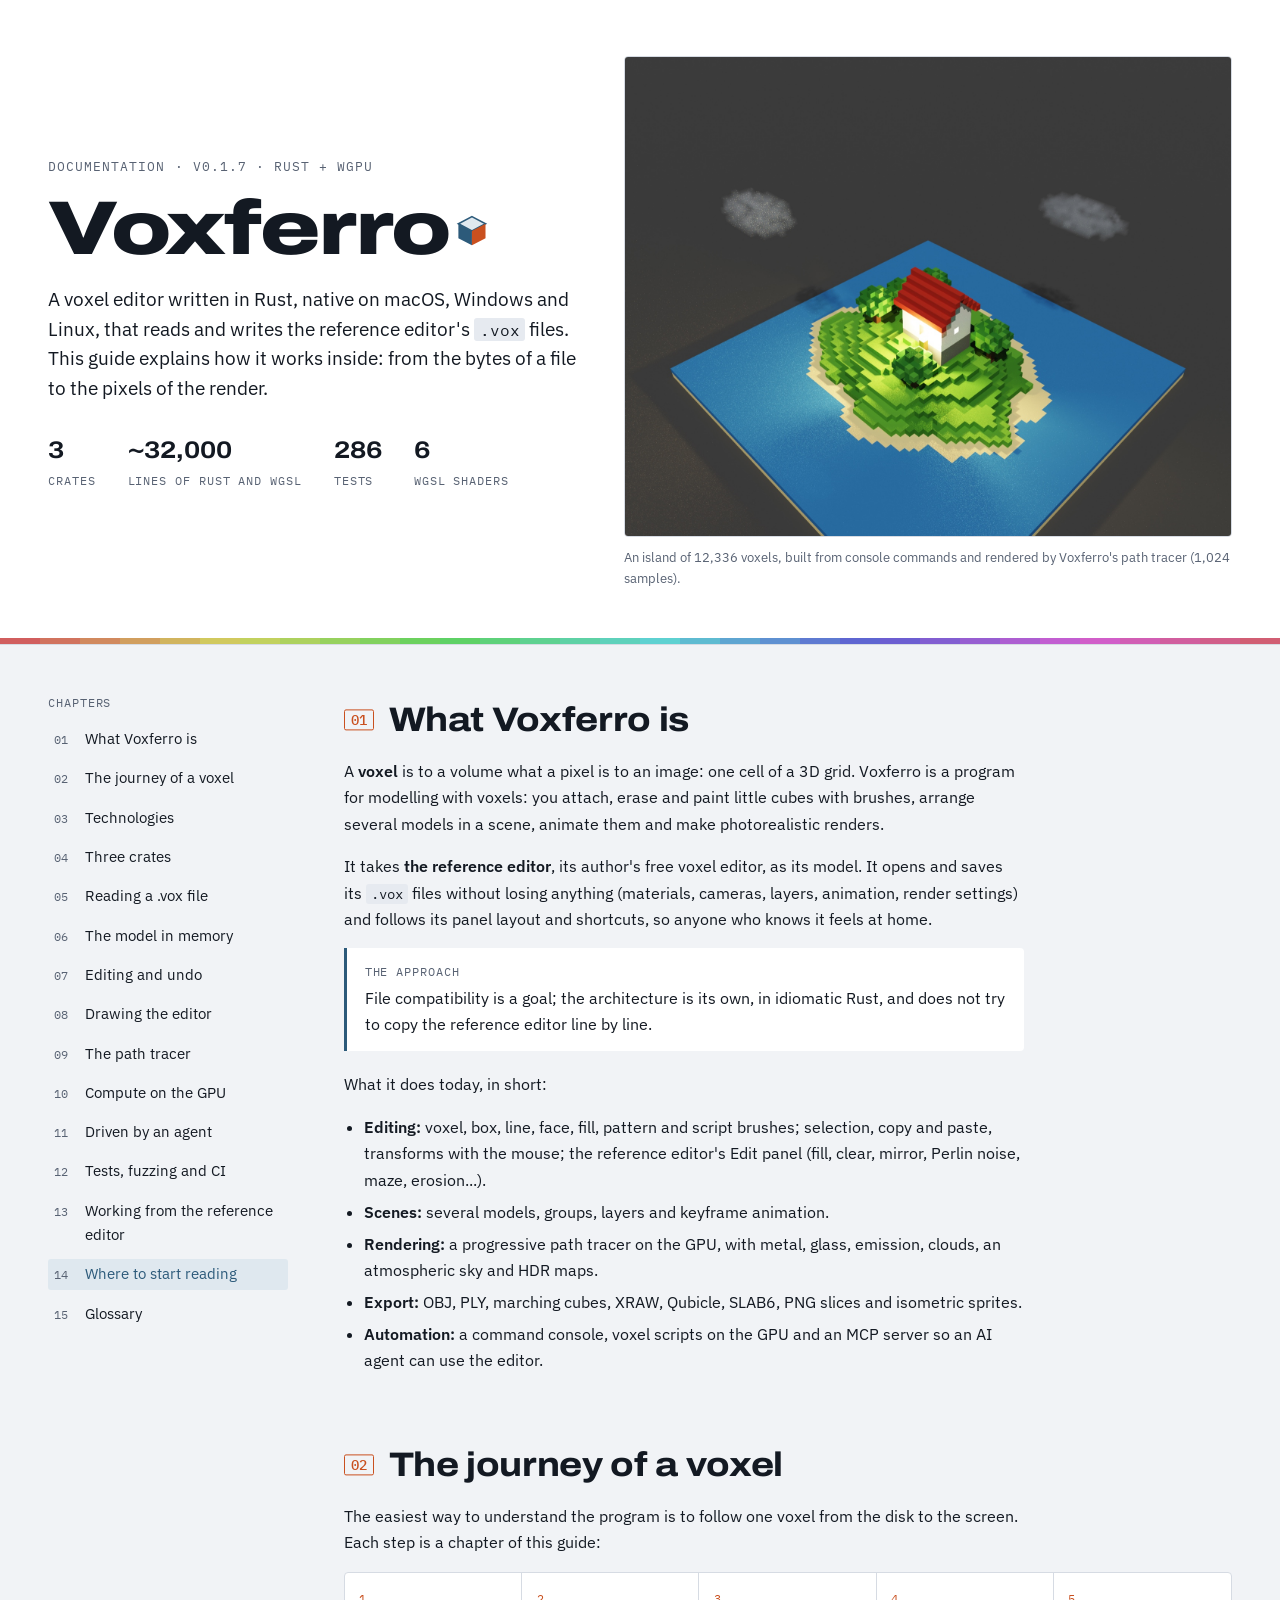
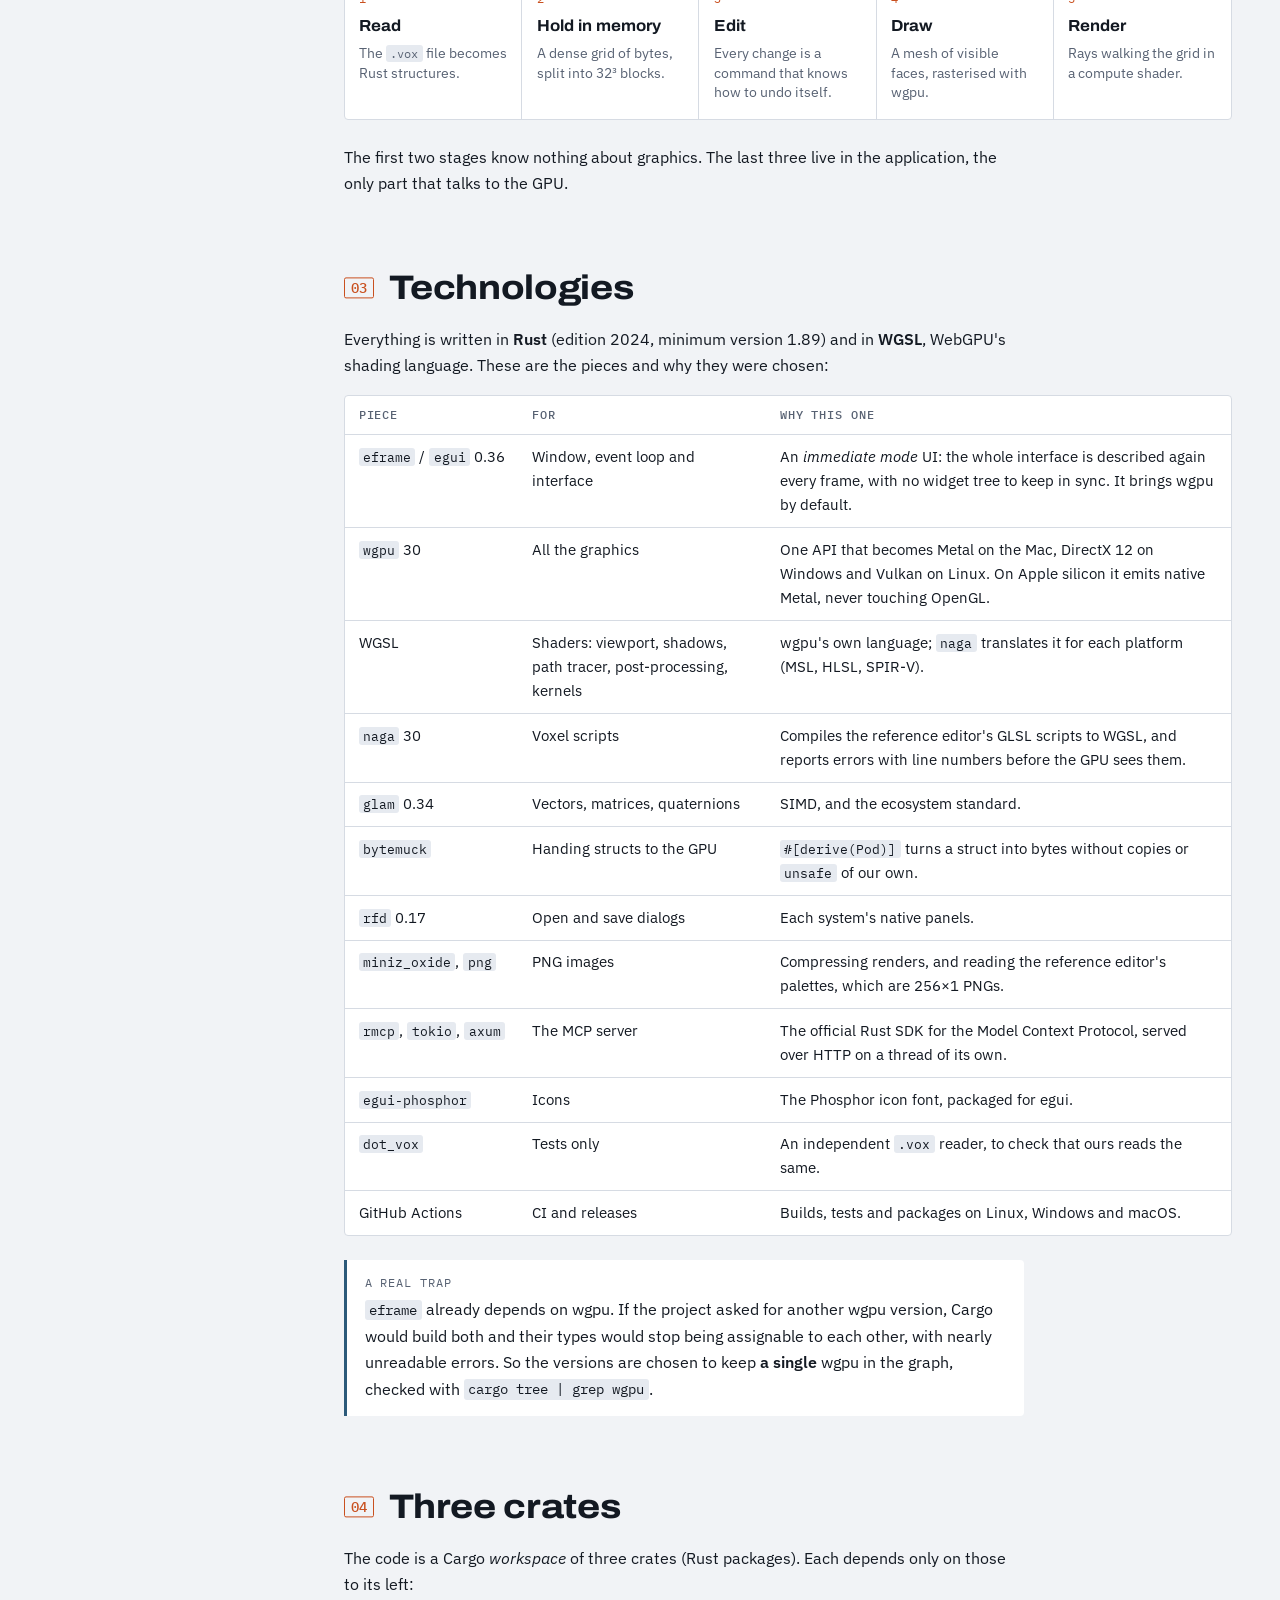
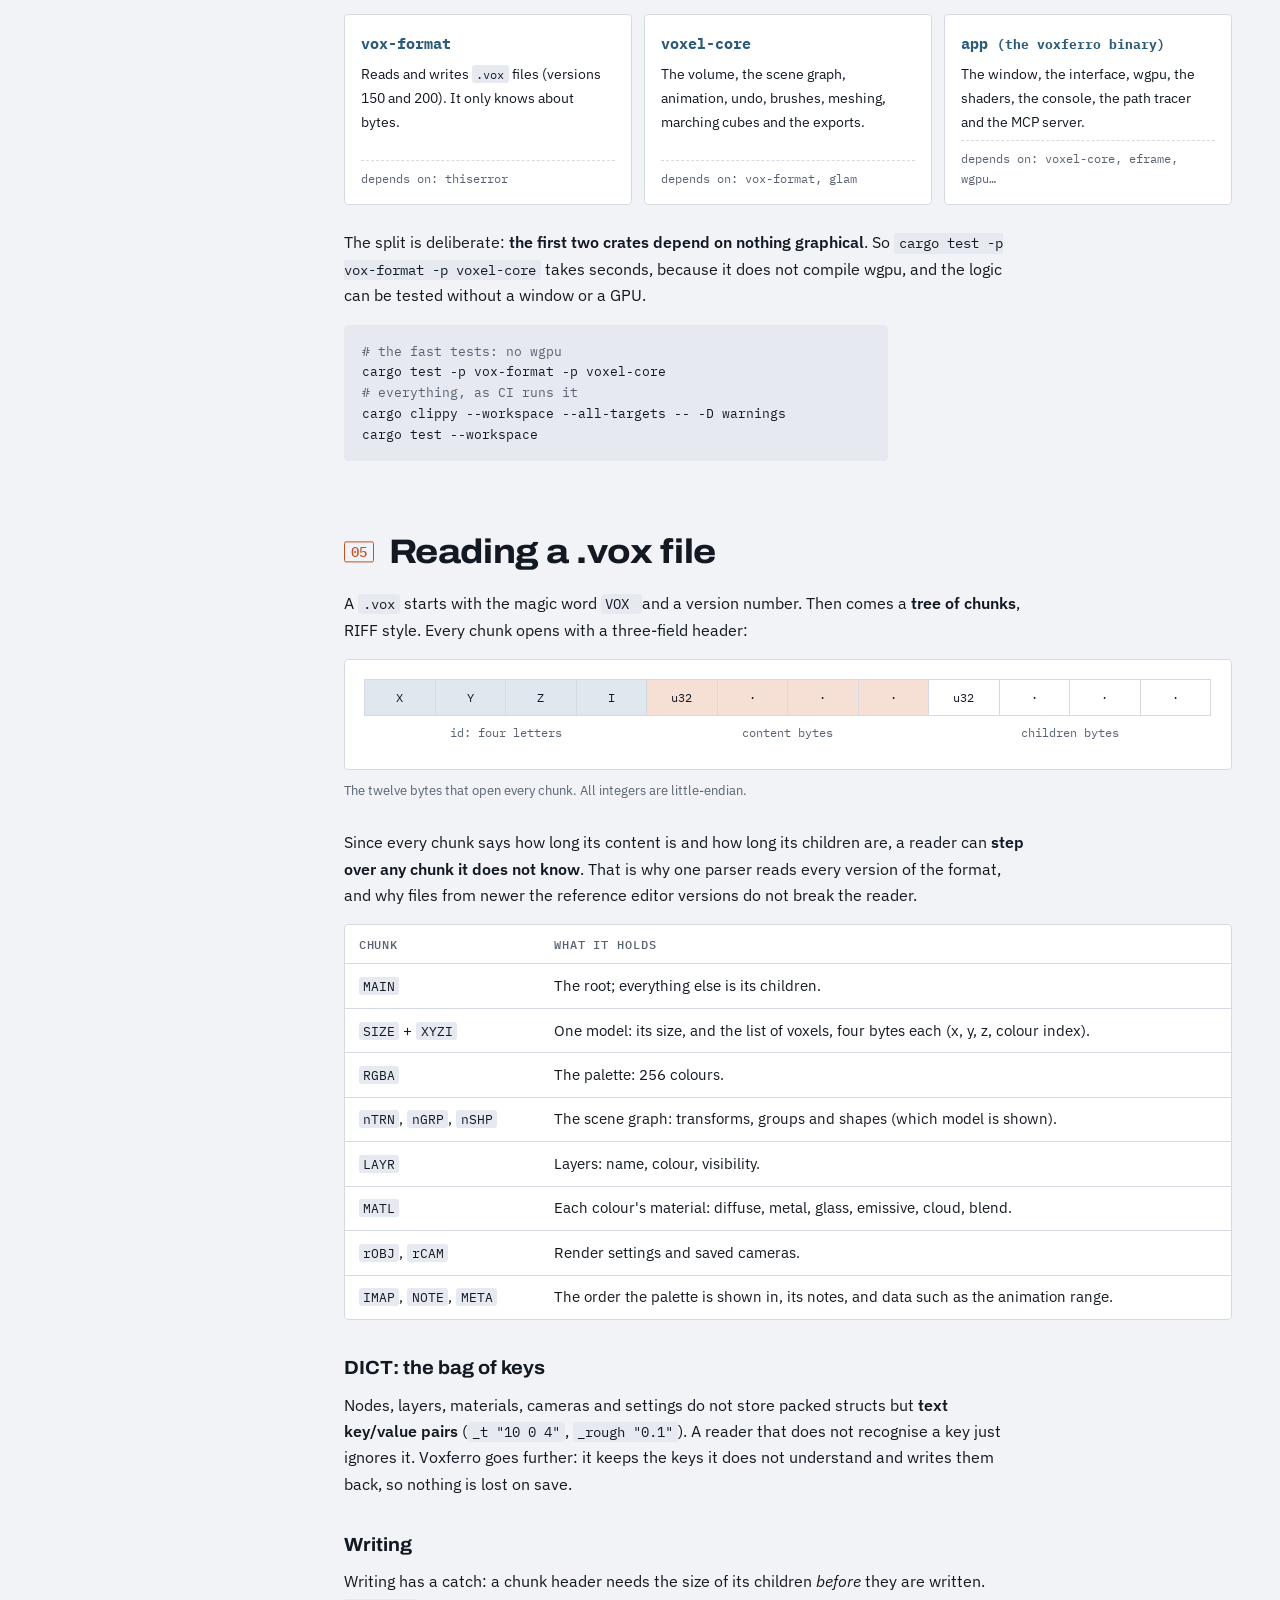
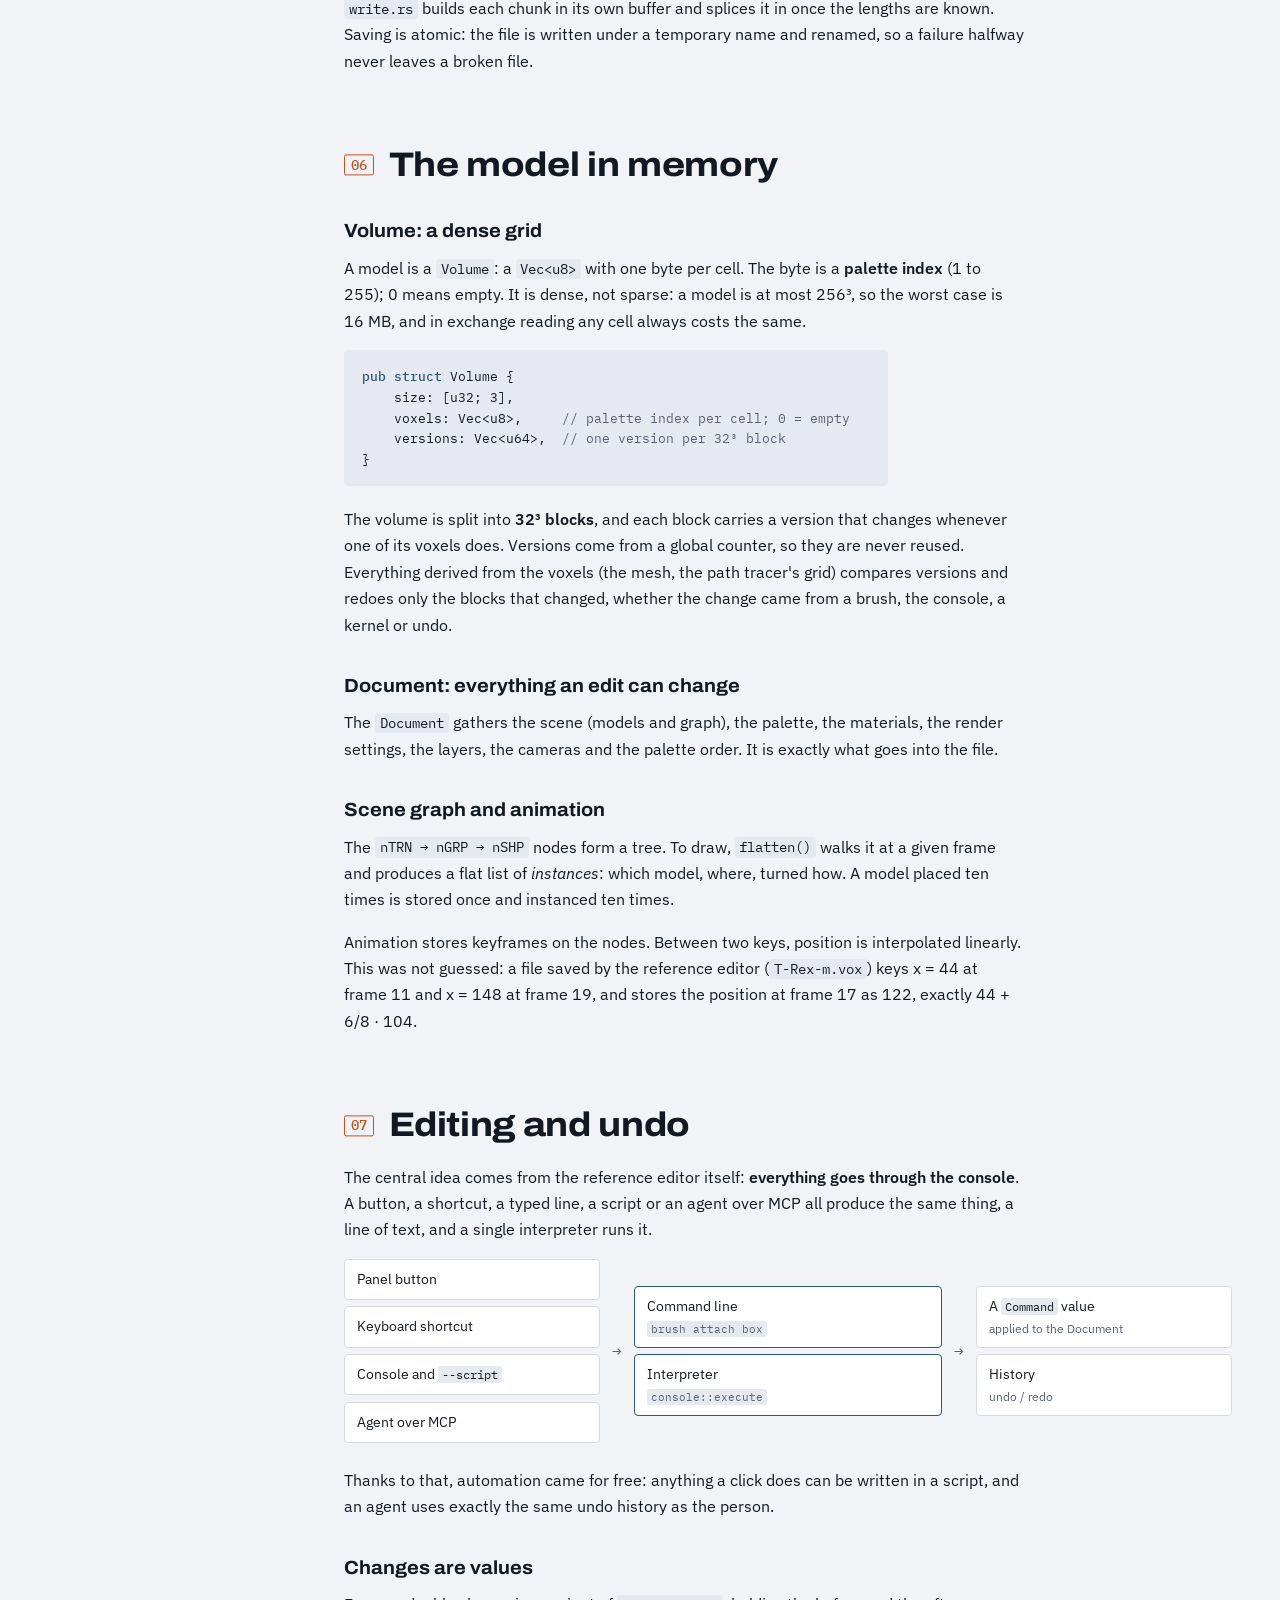
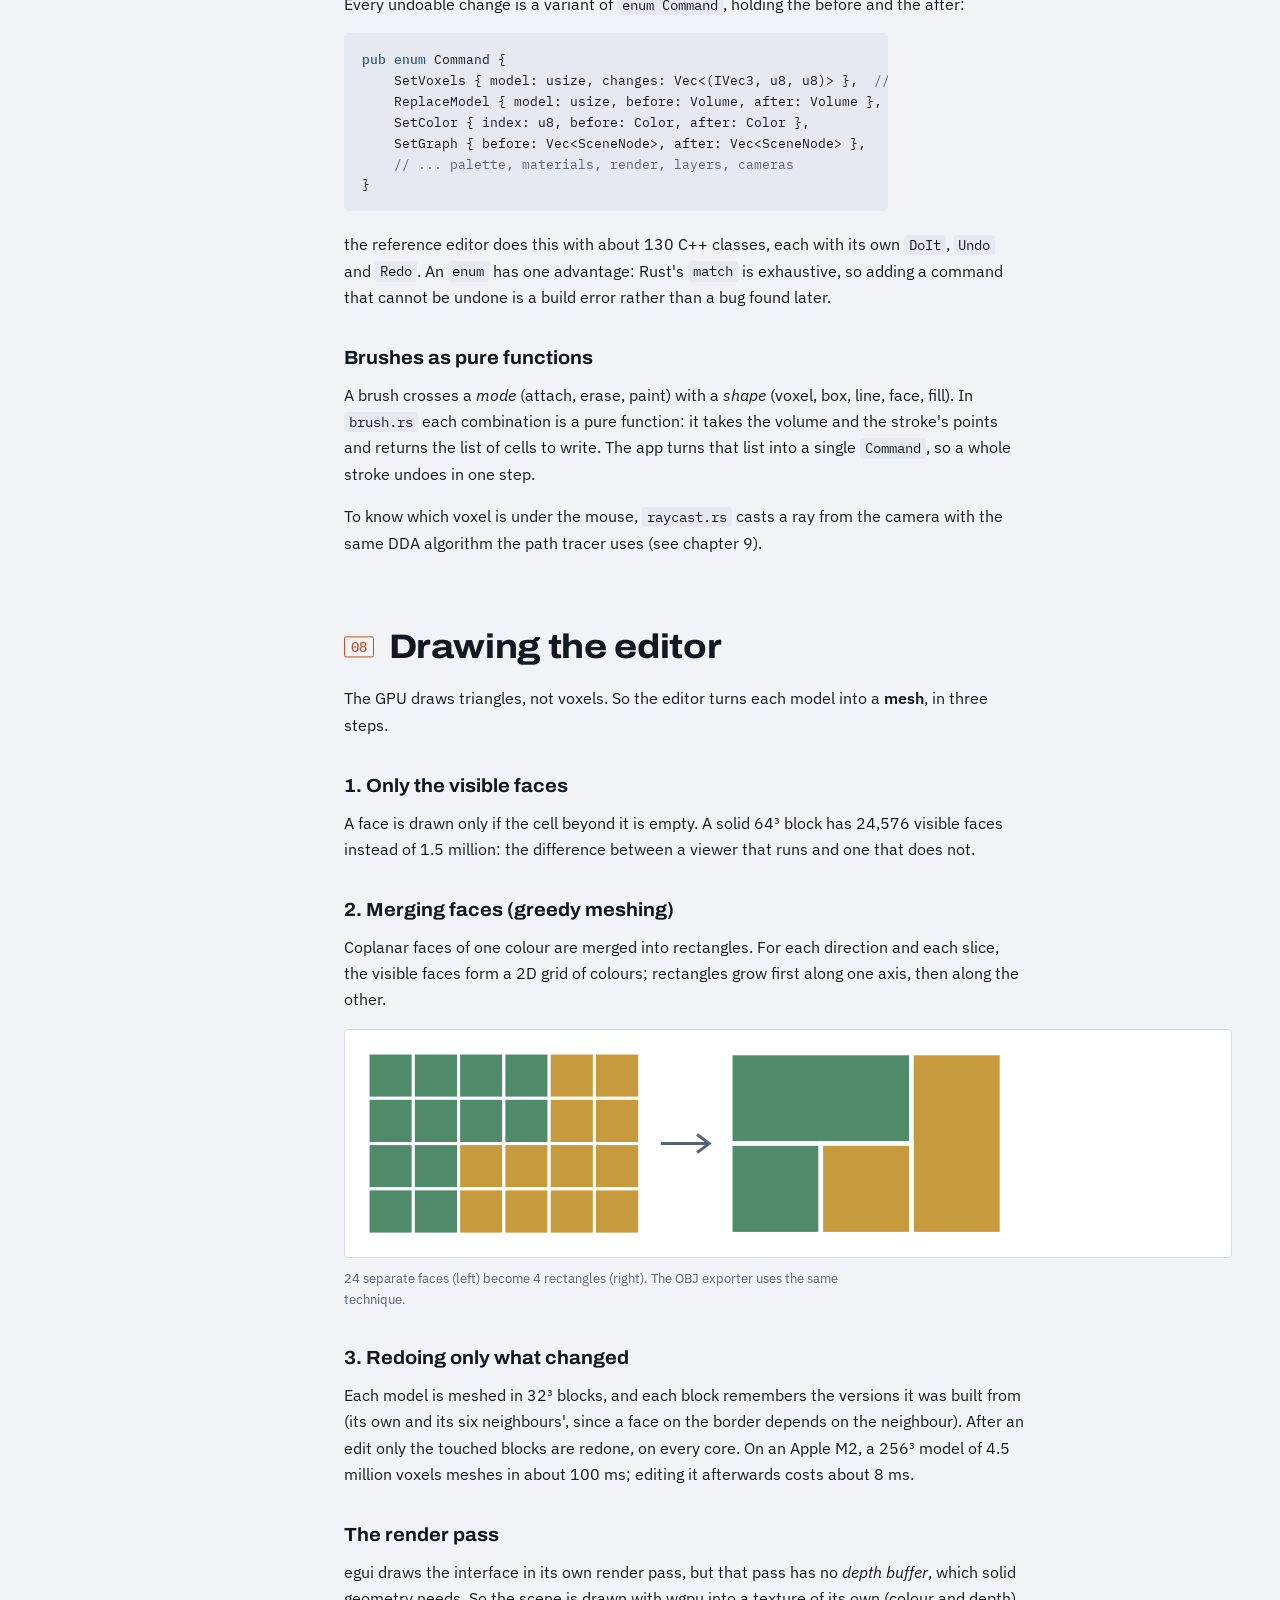
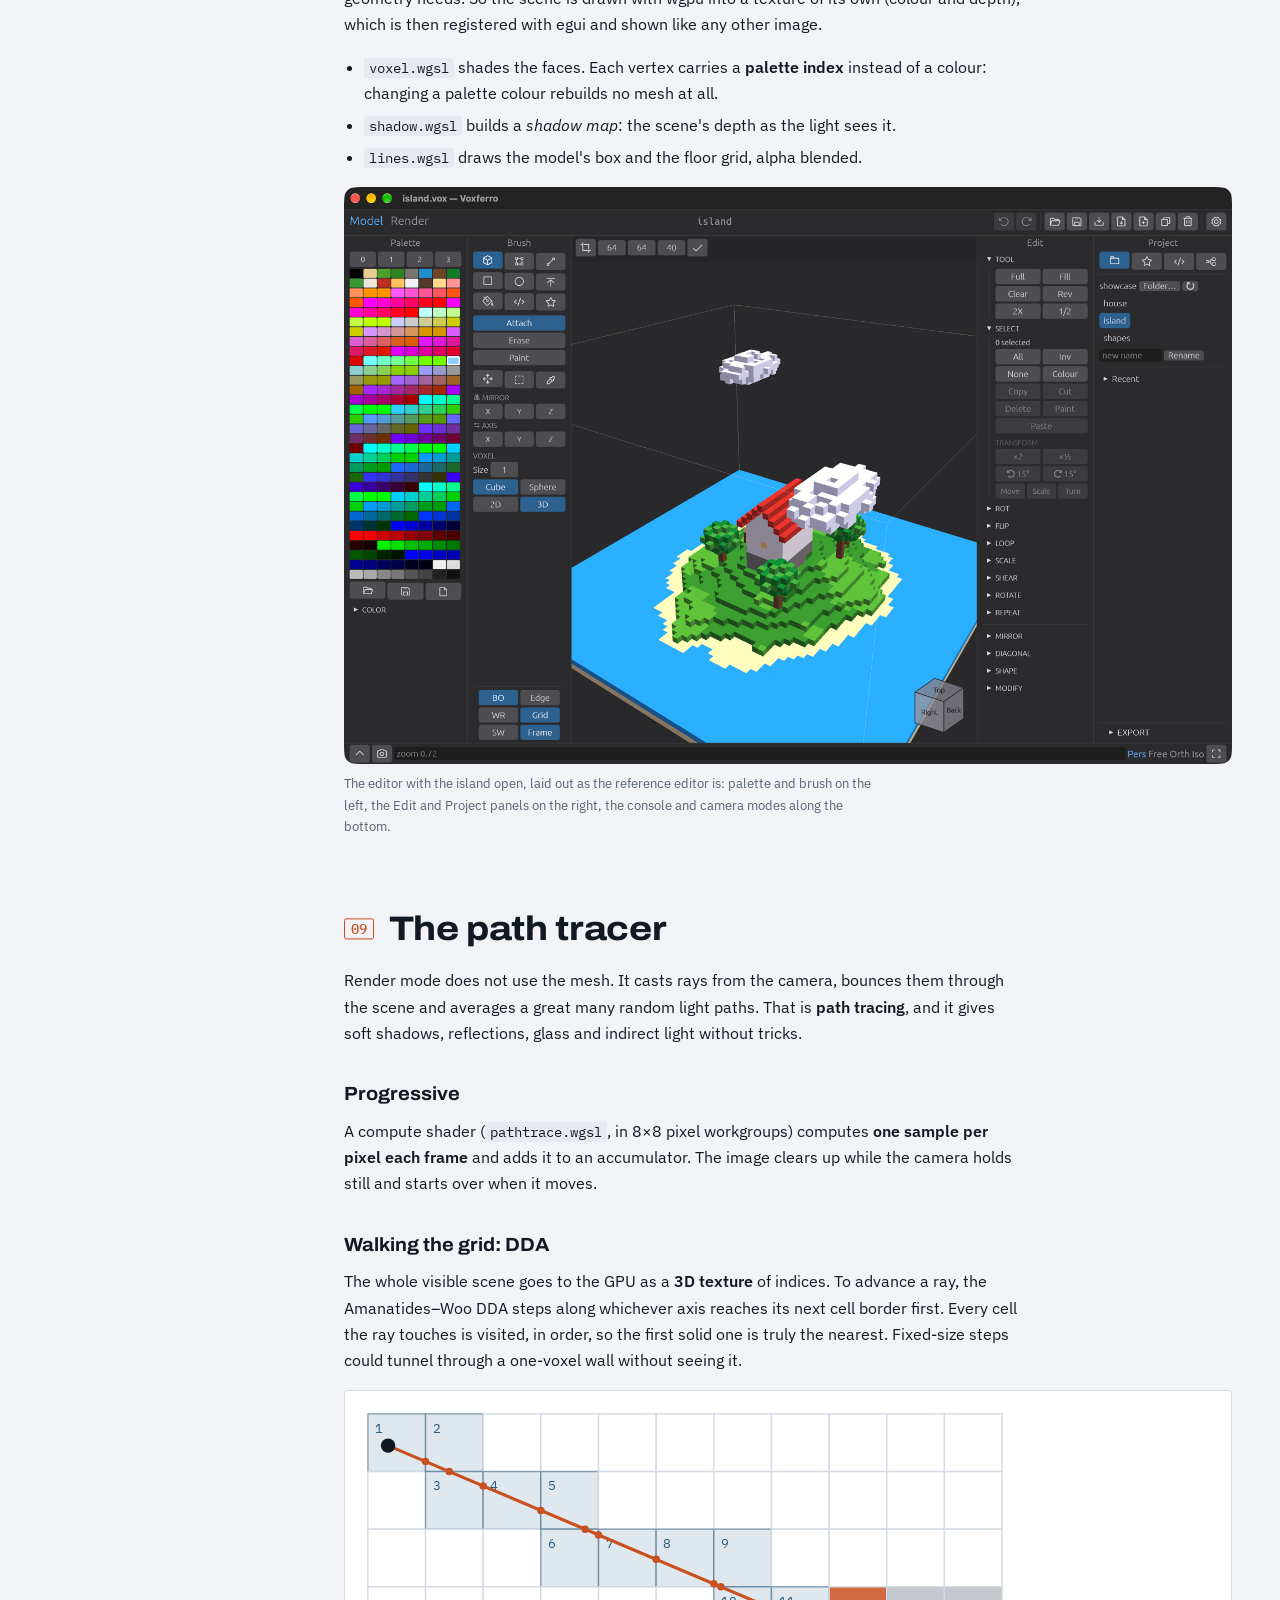
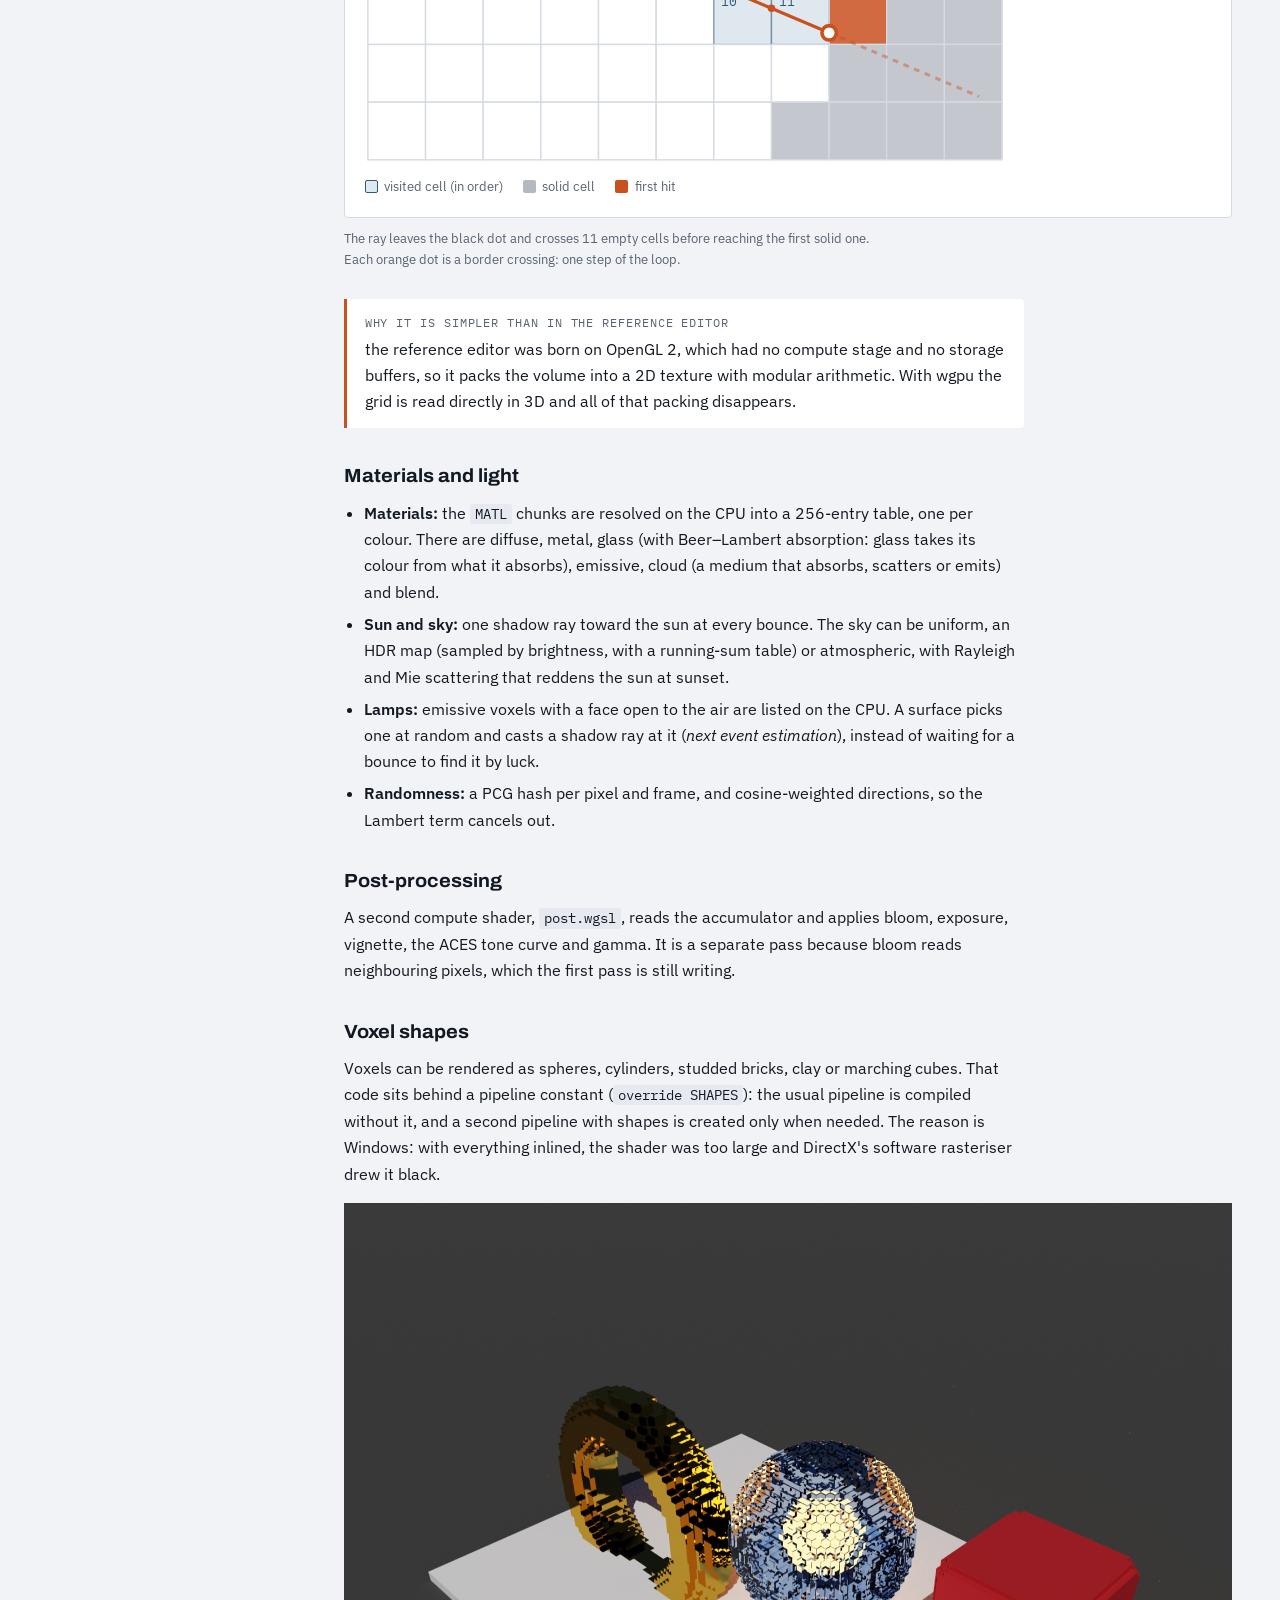
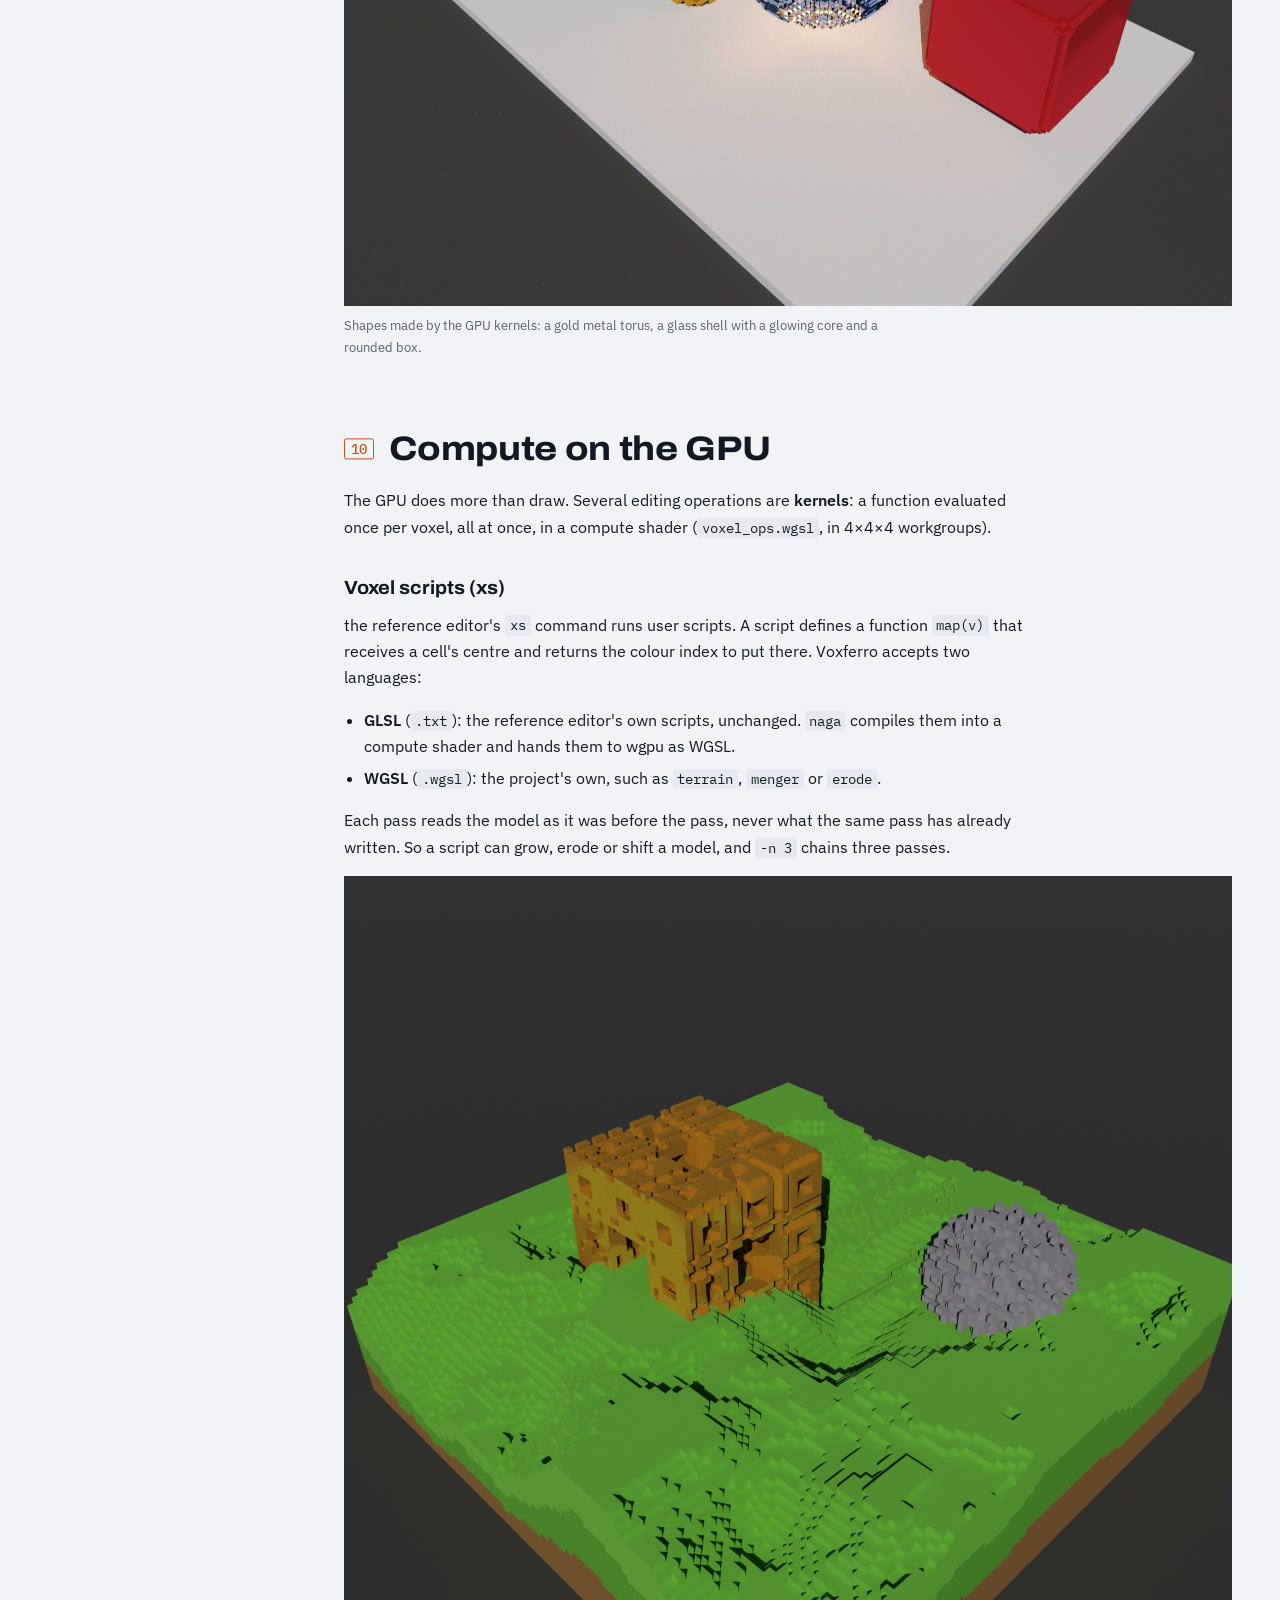
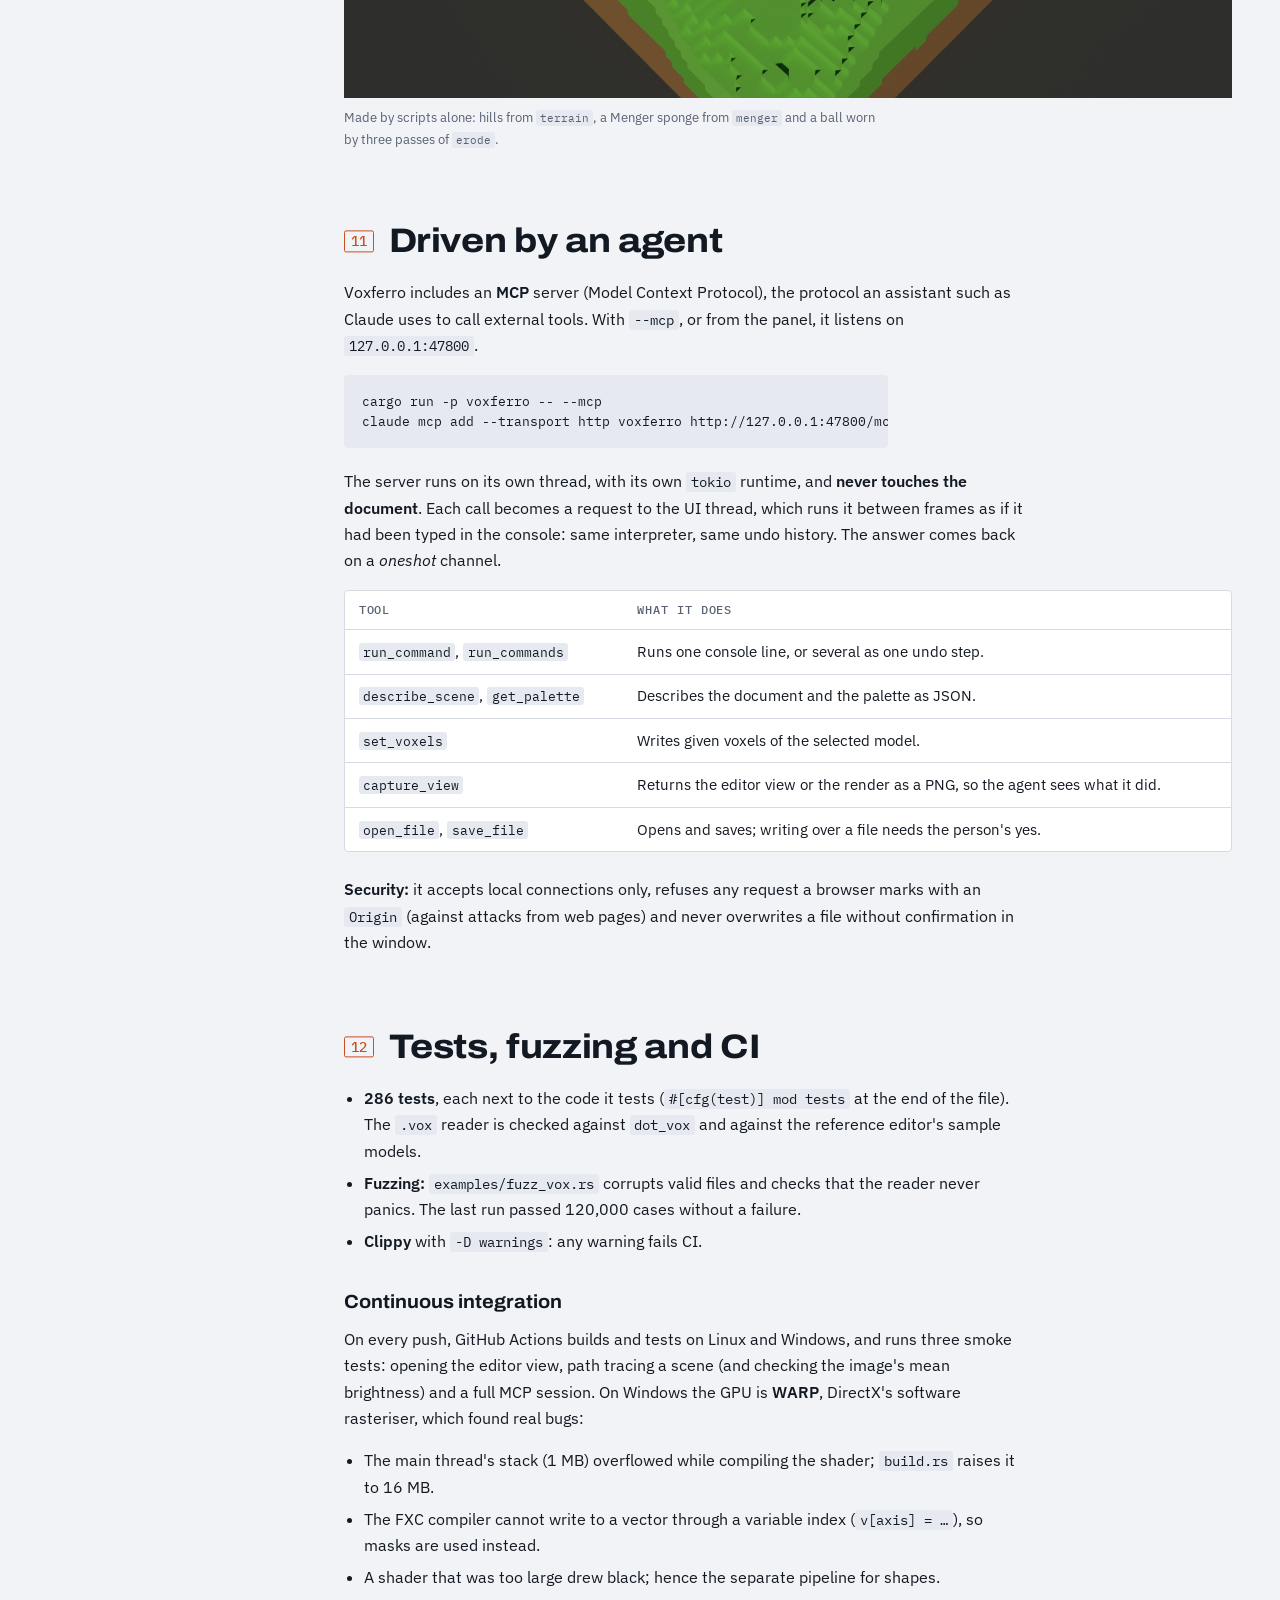
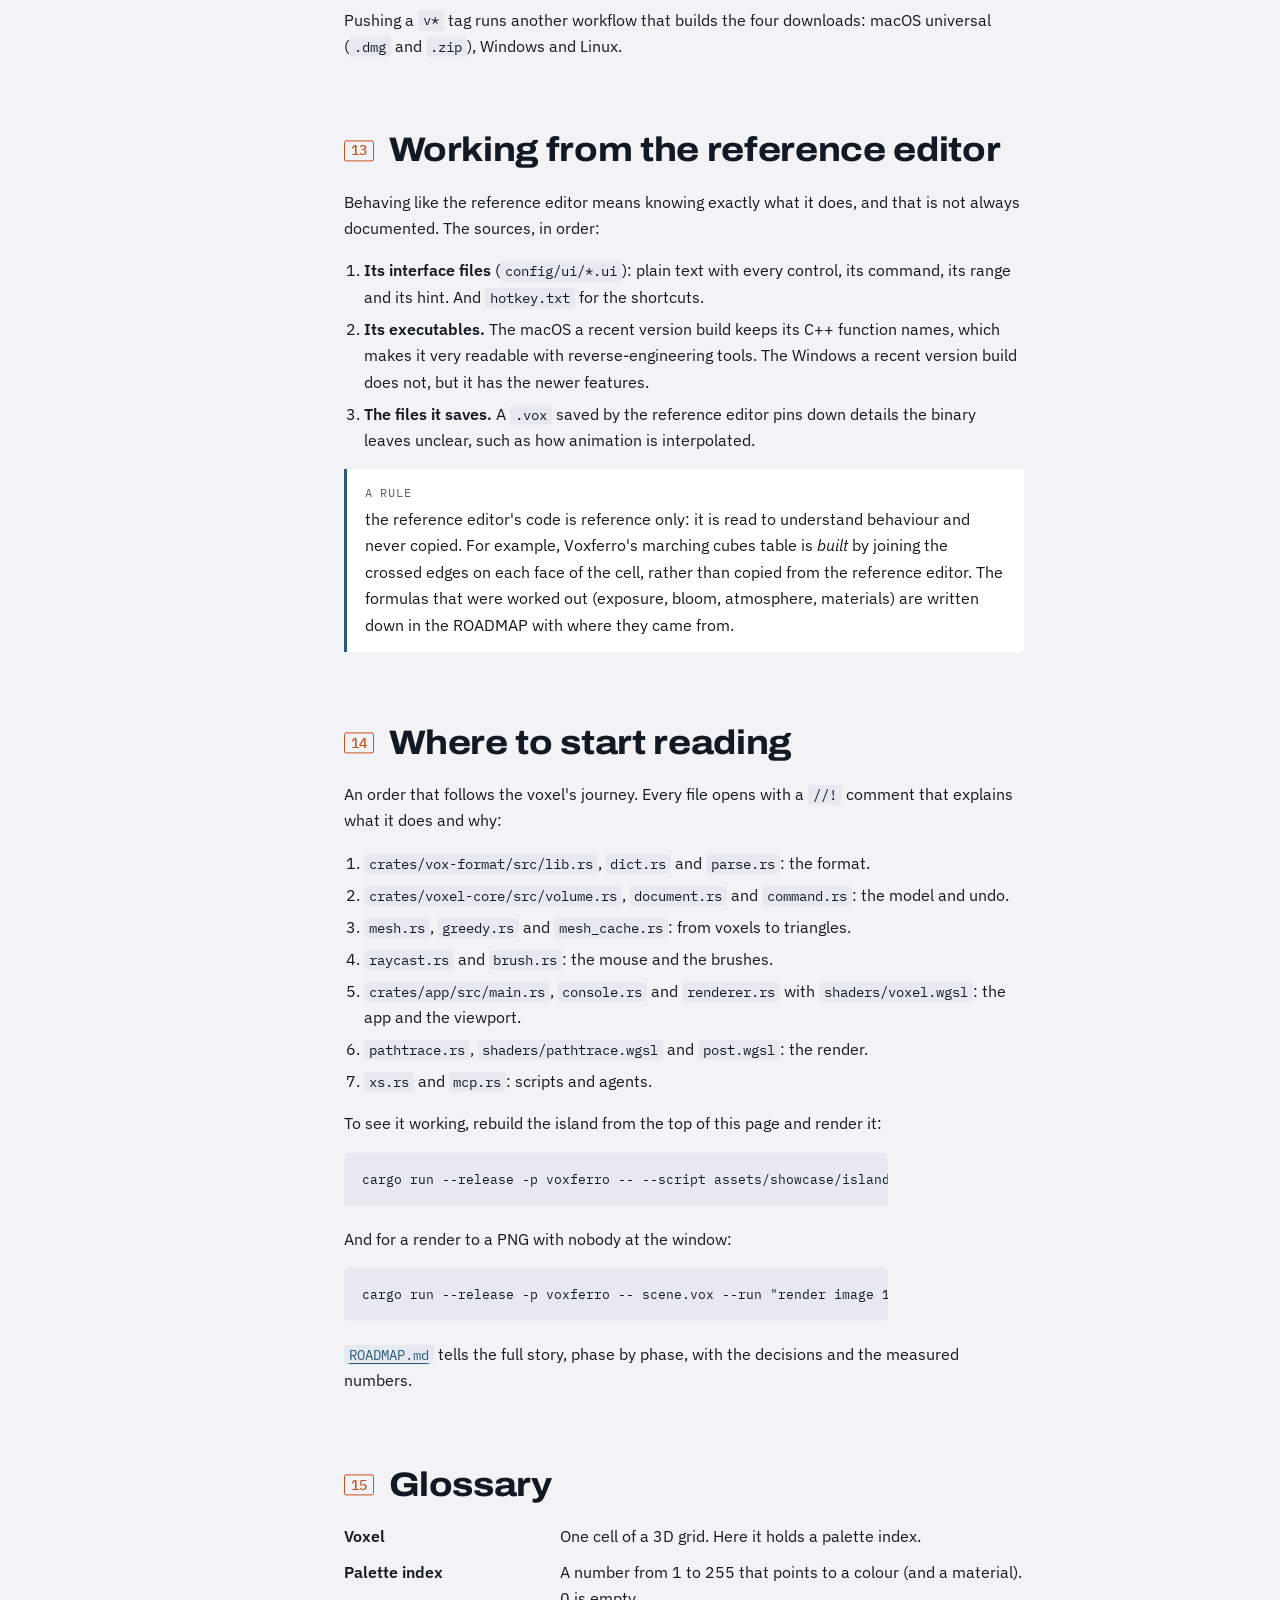
==== docs/index.html @ 31b5d34f "Add a documentation page on how Voxferro works docs/index.html is a single-page guide to the interna" ====
<!doctype html>
<html lang="en">
<head>
<meta charset="utf-8">
<meta name="viewport" content="width=device-width, initial-scale=1, viewport-fit=cover">
<title>Voxferro Guide</title>
<meta name="description" content="How Voxferro, a voxel editor in Rust, works inside: from the bytes of a .vox file to the pixels of the path traced render.">
<link rel="icon" href="images/icon.png">
<link rel="preconnect" href="https://fonts.googleapis.com"><link rel="preconnect" href="https://fonts.gstatic.com" crossorigin><link rel="stylesheet" href="https://fonts.googleapis.com/css2?family=Archivo:wdth,wght@62..125,400..900&family=IBM+Plex+Mono:wght@400;500&family=IBM+Plex+Sans:ital,wght@0,400;0,500;0,600;1,400&display=swap">
<link rel="stylesheet" href="style.css">
</head>
<body>
<header class="hero">
  <div class="wrap">
    <div>
      <p class="eyebrow">Documentation · v0.1.7 · Rust + wgpu</p>
      <h1>Voxferro<svg class="cube" viewBox="0 0 40 40" aria-hidden="true"><path d="M20 2 L37 11 L20 20 L3 11 Z" style="fill:var(--iron-soft);stroke:var(--iron);stroke-width:2"/><path d="M3 11 L20 20 L20 38 L3 29 Z" style="fill:var(--iron)"/><path d="M37 11 L20 20 L20 38 L37 29 Z" style="fill:var(--ember)"/></svg></h1>
      <p class="lede">A voxel editor written in Rust, native on macOS, Windows and Linux, that reads and writes the reference editor's <code>.vox</code> files. This guide explains how it works inside: from the bytes of a file to the pixels of the render.</p>
      <dl class="facts">
        <div><dt>crates</dt><dd>3</dd></div>
        <div><dt>lines of Rust and WGSL</dt><dd>~32,000</dd></div>
        <div><dt>tests</dt><dd>286</dd></div>
        <div><dt>WGSL shaders</dt><dd>6</dd></div>
      </dl>
    </div>
    <figure>
      <img src="images/island.jpg" alt="A voxel island with trees and a house with lit windows, under an atmospheric sky with clouds" width="1600" height="1266">
      <figcaption>An island of 12,336 voxels, built from console commands and rendered by Voxferro's path tracer (1,024 samples).</figcaption>
    </figure>
  </div>
  <div class="strip" aria-hidden="true"><span style="background:#d15e5e"></span><span style="background:#d1735e"></span><span style="background:#d1895e"></span><span style="background:#d19e5e"></span><span style="background:#d1b45e"></span><span style="background:#d1c95e"></span><span style="background:#c2d15e"></span><span style="background:#add15e"></span><span style="background:#97d15e"></span><span style="background:#82d15e"></span><span style="background:#6cd15e"></span><span style="background:#5ed165"></span><span style="background:#5ed17a"></span><span style="background:#5ed190"></span><span style="background:#5ed1a5"></span><span style="background:#5ed1bb"></span><span style="background:#5ed1d1"></span><span style="background:#5ebbd1"></span><span style="background:#5ea5d1"></span><span style="background:#5e90d1"></span><span style="background:#5e7ad1"></span><span style="background:#5e65d1"></span><span style="background:#6c5ed1"></span><span style="background:#825ed1"></span><span style="background:#975ed1"></span><span style="background:#ad5ed1"></span><span style="background:#c25ed1"></span><span style="background:#d15ec9"></span><span style="background:#d15eb4"></span><span style="background:#d15e9e"></span><span style="background:#d15e89"></span><span style="background:#d15e73"></span></div>
</header>

<div class="wrap layout">
  <nav class="toc" aria-label="Chapters">
    <p>Chapters</p>
    <ol>
      <li><a href="#what">What Voxferro is</a></li>
      <li><a href="#journey">The journey of a voxel</a></li>
      <li><a href="#stack">Technologies</a></li>
      <li><a href="#crates">Three crates</a></li>
      <li><a href="#format">Reading a .vox file</a></li>
      <li><a href="#memory">The model in memory</a></li>
      <li><a href="#editing">Editing and undo</a></li>
      <li><a href="#viewport">Drawing the editor</a></li>
      <li><a href="#pathtracer">The path tracer</a></li>
      <li><a href="#gpu">Compute on the GPU</a></li>
      <li><a href="#mcp">Driven by an agent</a></li>
      <li><a href="#quality">Tests, fuzzing and CI</a></li>
      <li><a href="#the reference editor">Working from the reference editor</a></li>
      <li><a href="#reading">Where to start reading</a></li>
      <li><a href="#glossary">Glossary</a></li>
    </ol>
  </nav>

  <main>
    <section id="what">
      <h2>What Voxferro is</h2>
      <p>A <strong>voxel</strong> is to a volume what a pixel is to an image: one cell of a 3D grid. Voxferro is a program for modelling with voxels: you attach, erase and paint little cubes with brushes, arrange several models in a scene, animate them and make photorealistic renders.</p>
      <p>It takes <strong>the reference editor</strong>, its author's free voxel editor, as its model. It opens and saves its <code>.vox</code> files without losing anything (materials, cameras, layers, animation, render settings) and follows its panel layout and shortcuts, so anyone who knows it feels at home.</p>
      <div class="note">
        <span class="tag">The approach</span>
        <p>File compatibility is a goal; the architecture is its own, in idiomatic Rust, and does not try to copy the reference editor line by line.</p>
      </div>
      <p>What it does today, in short:</p>
      <ul>
        <li><strong>Editing:</strong> voxel, box, line, face, fill, pattern and script brushes; selection, copy and paste, transforms with the mouse; the reference editor's Edit panel (fill, clear, mirror, Perlin noise, maze, erosion...).</li>
        <li><strong>Scenes:</strong> several models, groups, layers and keyframe animation.</li>
        <li><strong>Rendering:</strong> a progressive path tracer on the GPU, with metal, glass, emission, clouds, an atmospheric sky and HDR maps.</li>
        <li><strong>Export:</strong> OBJ, PLY, marching cubes, XRAW, Qubicle, SLAB6, PNG slices and isometric sprites.</li>
        <li><strong>Automation:</strong> a command console, voxel scripts on the GPU and an MCP server so an AI agent can use the editor.</li>
      </ul>
    </section>

    <section id="journey">
      <h2>The journey of a voxel</h2>
      <p>The easiest way to understand the program is to follow one voxel from the disk to the screen. Each step is a chapter of this guide:</p>
      <ol class="journey wide">
        <li><a href="#format"><b>Read</b><span>The <code>.vox</code> file becomes Rust structures.</span></a></li>
        <li><a href="#memory"><b>Hold in memory</b><span>A dense grid of bytes, split into 32³ blocks.</span></a></li>
        <li><a href="#editing"><b>Edit</b><span>Every change is a command that knows how to undo itself.</span></a></li>
        <li><a href="#viewport"><b>Draw</b><span>A mesh of visible faces, rasterised with wgpu.</span></a></li>
        <li><a href="#pathtracer"><b>Render</b><span>Rays walking the grid in a compute shader.</span></a></li>
      </ol>
      <p>The first two stages know nothing about graphics. The last three live in the application, the only part that talks to the GPU.</p>
    </section>

    <section id="stack">
      <h2>Technologies</h2>
      <p>Everything is written in <strong>Rust</strong> (edition 2024, minimum version 1.89) and in <strong>WGSL</strong>, WebGPU's shading language. These are the pieces and why they were chosen:</p>
      <div class="table wide"><table>
        <thead><tr><th>Piece</th><th>For</th><th>Why this one</th></tr></thead>
        <tbody>
          <tr><td><code>eframe</code> / <code>egui</code> 0.36</td><td>Window, event loop and interface</td><td>An <em>immediate mode</em> UI: the whole interface is described again every frame, with no widget tree to keep in sync. It brings wgpu by default.</td></tr>
          <tr><td><code>wgpu</code> 30</td><td>All the graphics</td><td>One API that becomes Metal on the Mac, DirectX 12 on Windows and Vulkan on Linux. On Apple silicon it emits native Metal, never touching OpenGL.</td></tr>
          <tr><td>WGSL</td><td>Shaders: viewport, shadows, path tracer, post-processing, kernels</td><td>wgpu's own language; <code>naga</code> translates it for each platform (MSL, HLSL, SPIR-V).</td></tr>
          <tr><td><code>naga</code> 30</td><td>Voxel scripts</td><td>Compiles the reference editor's GLSL scripts to WGSL, and reports errors with line numbers before the GPU sees them.</td></tr>
          <tr><td><code>glam</code> 0.34</td><td>Vectors, matrices, quaternions</td><td>SIMD, and the ecosystem standard.</td></tr>
          <tr><td><code>bytemuck</code></td><td>Handing structs to the GPU</td><td><code>#[derive(Pod)]</code> turns a struct into bytes without copies or <code>unsafe</code> of our own.</td></tr>
          <tr><td><code>rfd</code> 0.17</td><td>Open and save dialogs</td><td>Each system's native panels.</td></tr>
          <tr><td><code>miniz_oxide</code>, <code>png</code></td><td>PNG images</td><td>Compressing renders, and reading the reference editor's palettes, which are 256×1 PNGs.</td></tr>
          <tr><td><code>rmcp</code>, <code>tokio</code>, <code>axum</code></td><td>The MCP server</td><td>The official Rust SDK for the Model Context Protocol, served over HTTP on a thread of its own.</td></tr>
          <tr><td><code>egui-phosphor</code></td><td>Icons</td><td>The Phosphor icon font, packaged for egui.</td></tr>
          <tr><td><code>dot_vox</code></td><td>Tests only</td><td>An independent <code>.vox</code> reader, to check that ours reads the same.</td></tr>
          <tr><td>GitHub Actions</td><td>CI and releases</td><td>Builds, tests and packages on Linux, Windows and macOS.</td></tr>
        </tbody>
      </table></div>
      <div class="note">
        <span class="tag">A real trap</span>
        <p><code>eframe</code> already depends on wgpu. If the project asked for another wgpu version, Cargo would build both and their types would stop being assignable to each other, with nearly unreadable errors. So the versions are chosen to keep <strong>a single</strong> wgpu in the graph, checked with <code>cargo tree | grep wgpu</code>.</p>
      </div>
    </section>

    <section id="crates">
      <h2>Three crates</h2>
      <p>The code is a Cargo <em>workspace</em> of three crates (Rust packages). Each depends only on those to its left:</p>
      <div class="crates wide">
        <div class="crate"><h4>vox-format</h4><p>Reads and writes <code>.vox</code> files (versions 150 and 200). It only knows about bytes.</p><span class="deps">depends on: thiserror</span></div>
        <div class="crate"><h4>voxel-core</h4><p>The volume, the scene graph, animation, undo, brushes, meshing, marching cubes and the exports.</p><span class="deps">depends on: vox-format, glam</span></div>
        <div class="crate"><h4>app <small>(the voxferro binary)</small></h4><p>The window, the interface, wgpu, the shaders, the console, the path tracer and the MCP server.</p><span class="deps">depends on: voxel-core, eframe, wgpu…</span></div>
      </div>
      <p>The split is deliberate: <strong>the first two crates depend on nothing graphical</strong>. So <code>cargo test -p vox-format -p voxel-core</code> takes seconds, because it does not compile wgpu, and the logic can be tested without a window or a GPU.</p>
      <pre><code><span class="c"># the fast tests: no wgpu</span>
cargo test -p vox-format -p voxel-core
<span class="c"># everything, as CI runs it</span>
cargo clippy --workspace --all-targets -- -D warnings
cargo test --workspace</code></pre>
    </section>

    <section id="format">
      <h2>Reading a .vox file</h2>
      <p>A <code>.vox</code> starts with the magic word <code>VOX </code> and a version number. Then comes a <strong>tree of chunks</strong>, RIFF style. Every chunk opens with a three-field header:</p>
      <figure class="fig wide">
        <div class="panel"><div class="bytes" role="img" aria-label="A chunk header: 4 bytes of id, 4 of content size and 4 of children size">
          <div class="id">X</div><div class="id">Y</div><div class="id">Z</div><div class="id">I</div>
          <div class="n1">u32</div><div class="n1">·</div><div class="n1">·</div><div class="n1">·</div>
          <div>u32</div><div>·</div><div>·</div><div>·</div>
          <div class="f">id: four letters</div><div class="f">content bytes</div><div class="f">children bytes</div>
        </div></div>
        <figcaption>The twelve bytes that open every chunk. All integers are little-endian.</figcaption>
      </figure>
      <p>Since every chunk says how long its content is and how long its children are, a reader can <strong>step over any chunk it does not know</strong>. That is why one parser reads every version of the format, and why files from newer the reference editor versions do not break the reader.</p>
      <div class="table wide"><table>
        <thead><tr><th>Chunk</th><th>What it holds</th></tr></thead>
        <tbody>
          <tr><td><code>MAIN</code></td><td>The root; everything else is its children.</td></tr>
          <tr><td><code>SIZE</code> + <code>XYZI</code></td><td>One model: its size, and the list of voxels, four bytes each (x, y, z, colour index).</td></tr>
          <tr><td><code>RGBA</code></td><td>The palette: 256 colours.</td></tr>
          <tr><td><code>nTRN</code>, <code>nGRP</code>, <code>nSHP</code></td><td>The scene graph: transforms, groups and shapes (which model is shown).</td></tr>
          <tr><td><code>LAYR</code></td><td>Layers: name, colour, visibility.</td></tr>
          <tr><td><code>MATL</code></td><td>Each colour's material: diffuse, metal, glass, emissive, cloud, blend.</td></tr>
          <tr><td><code>rOBJ</code>, <code>rCAM</code></td><td>Render settings and saved cameras.</td></tr>
          <tr><td><code>IMAP</code>, <code>NOTE</code>, <code>META</code></td><td>The order the palette is shown in, its notes, and data such as the animation range.</td></tr>
        </tbody>
      </table></div>
      <h3>DICT: the bag of keys</h3>
      <p>Nodes, layers, materials, cameras and settings do not store packed structs but <strong>text key/value pairs</strong> (<code>_t "10 0 4"</code>, <code>_rough "0.1"</code>). A reader that does not recognise a key just ignores it. Voxferro goes further: it keeps the keys it does not understand and writes them back, so nothing is lost on save.</p>
      <h3>Writing</h3>
      <p>Writing has a catch: a chunk header needs the size of its children <em>before</em> they are written. <code>write.rs</code> builds each chunk in its own buffer and splices it in once the lengths are known. Saving is atomic: the file is written under a temporary name and renamed, so a failure halfway never leaves a broken file.</p>
    </section>

    <section id="memory">
      <h2>The model in memory</h2>
      <h3>Volume: a dense grid</h3>
      <p>A model is a <code>Volume</code>: a <code>Vec&lt;u8&gt;</code> with one byte per cell. The byte is a <strong>palette index</strong> (1 to 255); 0 means empty. It is dense, not sparse: a model is at most 256³, so the worst case is 16 MB, and in exchange reading any cell always costs the same.</p>
      <pre><code><span class="k">pub struct</span> Volume {
    size: [u32; 3],
    voxels: Vec&lt;u8&gt;,     <span class="c">// palette index per cell; 0 = empty</span>
    versions: Vec&lt;u64&gt;,  <span class="c">// one version per 32³ block</span>
}</code></pre>
      <p>The volume is split into <strong>32³ blocks</strong>, and each block carries a version that changes whenever one of its voxels does. Versions come from a global counter, so they are never reused. Everything derived from the voxels (the mesh, the path tracer's grid) compares versions and redoes only the blocks that changed, whether the change came from a brush, the console, a kernel or undo.</p>
      <h3>Document: everything an edit can change</h3>
      <p>The <code>Document</code> gathers the scene (models and graph), the palette, the materials, the render settings, the layers, the cameras and the palette order. It is exactly what goes into the file.</p>
      <h3>Scene graph and animation</h3>
      <p>The <code>nTRN → nGRP → nSHP</code> nodes form a tree. To draw, <code>flatten()</code> walks it at a given frame and produces a flat list of <em>instances</em>: which model, where, turned how. A model placed ten times is stored once and instanced ten times.</p>
      <p>Animation stores keyframes on the nodes. Between two keys, position is interpolated linearly. This was not guessed: a file saved by the reference editor (<code>T-Rex-m.vox</code>) keys x = 44 at frame 11 and x = 148 at frame 19, and stores the position at frame 17 as 122, exactly 44 + 6/8 · 104.</p>
    </section>

    <section id="editing">
      <h2>Editing and undo</h2>
      <p>The central idea comes from the reference editor itself: <strong>everything goes through the console</strong>. A button, a shortcut, a typed line, a script or an agent over MCP all produce the same thing, a line of text, and a single interpreter runs it.</p>
      <div class="flow wide">
        <div class="src">
          <div class="box">Panel button</div>
          <div class="box">Keyboard shortcut</div>
          <div class="box">Console and <code>--script</code></div>
          <div class="box">Agent over MCP</div>
        </div>
        <div class="to" aria-hidden="true">→</div>
        <div class="stack">
          <div class="box key">Command line<small><code>brush attach box</code></small></div>
          <div class="box key">Interpreter<small><code>console::execute</code></small></div>
        </div>
        <div class="to" aria-hidden="true">→</div>
        <div class="stack">
          <div class="box">A <code>Command</code> value<small>applied to the Document</small></div>
          <div class="box">History<small>undo / redo</small></div>
        </div>
      </div>
      <p>Thanks to that, automation came for free: anything a click does can be written in a script, and an agent uses exactly the same undo history as the person.</p>
      <h3>Changes are values</h3>
      <p>Every undoable change is a variant of <code>enum Command</code>, holding the before and the after:</p>
      <pre><code><span class="k">pub enum</span> Command {
    SetVoxels { model: usize, changes: Vec&lt;(IVec3, u8, u8)&gt; },  <span class="c">// cell, before, after</span>
    ReplaceModel { model: usize, before: Volume, after: Volume },
    SetColor { index: u8, before: Color, after: Color },
    SetGraph { before: Vec&lt;SceneNode&gt;, after: Vec&lt;SceneNode&gt; },
    <span class="c">// ... palette, materials, render, layers, cameras</span>
}</code></pre>
      <p>the reference editor does this with about 130 C++ classes, each with its own <code>DoIt</code>, <code>Undo</code> and <code>Redo</code>. An <code>enum</code> has one advantage: Rust's <code>match</code> is exhaustive, so adding a command that cannot be undone is a build error rather than a bug found later.</p>
      <h3>Brushes as pure functions</h3>
      <p>A brush crosses a <em>mode</em> (attach, erase, paint) with a <em>shape</em> (voxel, box, line, face, fill). In <code>brush.rs</code> each combination is a pure function: it takes the volume and the stroke's points and returns the list of cells to write. The app turns that list into a single <code>Command</code>, so a whole stroke undoes in one step.</p>
      <p>To know which voxel is under the mouse, <code>raycast.rs</code> casts a ray from the camera with the same DDA algorithm the path tracer uses (see chapter 9).</p>
    </section>

    <section id="viewport">
      <h2>Drawing the editor</h2>
      <p>The GPU draws triangles, not voxels. So the editor turns each model into a <strong>mesh</strong>, in three steps.</p>
      <h3>1. Only the visible faces</h3>
      <p>A face is drawn only if the cell beyond it is empty. A solid 64³ block has 24,576 visible faces instead of 1.5 million: the difference between a viewer that runs and one that does not.</p>
      <h3>2. Merging faces (greedy meshing)</h3>
      <p>Coplanar faces of one colour are merged into rectangles. For each direction and each slice, the visible faces form a 2D grid of colours; rectangles grow first along one axis, then along the other.</p>
      <figure class="fig wide">
        <div class="panel"><svg class="dia" viewBox="-2 -2 424 124" role="img" aria-labelledby="gr-t"><title id="gr-t">Greedy meshing</title><rect class="q a" x="0" y="0" width="30" height="30"/><rect class="q a" x="30" y="0" width="30" height="30"/><rect class="q a" x="60" y="0" width="30" height="30"/><rect class="q a" x="90" y="0" width="30" height="30"/><rect class="q b" x="120" y="0" width="30" height="30"/><rect class="q b" x="150" y="0" width="30" height="30"/><rect class="q a" x="0" y="30" width="30" height="30"/><rect class="q a" x="30" y="30" width="30" height="30"/><rect class="q a" x="60" y="30" width="30" height="30"/><rect class="q a" x="90" y="30" width="30" height="30"/><rect class="q b" x="120" y="30" width="30" height="30"/><rect class="q b" x="150" y="30" width="30" height="30"/><rect class="q a" x="0" y="60" width="30" height="30"/><rect class="q a" x="30" y="60" width="30" height="30"/><rect class="q b" x="60" y="60" width="30" height="30"/><rect class="q b" x="90" y="60" width="30" height="30"/><rect class="q b" x="120" y="60" width="30" height="30"/><rect class="q b" x="150" y="60" width="30" height="30"/><rect class="q a" x="0" y="90" width="30" height="30"/><rect class="q a" x="30" y="90" width="30" height="30"/><rect class="q b" x="60" y="90" width="30" height="30"/><rect class="q b" x="90" y="90" width="30" height="30"/><rect class="q b" x="120" y="90" width="30" height="30"/><rect class="q b" x="150" y="90" width="30" height="30"/><path class="arrow" d="M194 60.0 h32 m-8 -6 l8 6 l-8 6"/><rect class="q a merged" x="240" y="0" width="120" height="60"/><rect class="q b merged" x="360" y="0" width="60" height="120"/><rect class="q a merged" x="240" y="60" width="60" height="60"/><rect class="q b merged" x="300" y="60" width="60" height="60"/></svg></div>
        <figcaption>24 separate faces (left) become 4 rectangles (right). The OBJ exporter uses the same technique.</figcaption>
      </figure>
      <h3>3. Redoing only what changed</h3>
      <p>Each model is meshed in 32³ blocks, and each block remembers the versions it was built from (its own and its six neighbours', since a face on the border depends on the neighbour). After an edit only the touched blocks are redone, on every core. On an Apple M2, a 256³ model of 4.5 million voxels meshes in about 100 ms; editing it afterwards costs about 8 ms.</p>
      <h3>The render pass</h3>
      <p>egui draws the interface in its own render pass, but that pass has no <em>depth buffer</em>, which solid geometry needs. So the scene is drawn with wgpu into a texture of its own (colour and depth), which is then registered with egui and shown like any other image.</p>
      <ul>
        <li><code>voxel.wgsl</code> shades the faces. Each vertex carries a <strong>palette index</strong> instead of a colour: changing a palette colour rebuilds no mesh at all.</li>
        <li><code>shadow.wgsl</code> builds a <em>shadow map</em>: the scene's depth as the light sees it.</li>
        <li><code>lines.wgsl</code> draws the model's box and the floor grid, alpha blended.</li>
      </ul>
      <figure class="fig wide">
        <img src="images/editor.png" alt="The Voxferro window with the island open: palette and brushes on the left, the Edit and Project panels on the right, the console at the bottom" width="1600" height="1040" loading="lazy">
        <figcaption>The editor with the island open, laid out as the reference editor is: palette and brush on the left, the Edit and Project panels on the right, the console and camera modes along the bottom.</figcaption>
      </figure>
    </section>

    <section id="pathtracer">
      <h2>The path tracer</h2>
      <p>Render mode does not use the mesh. It casts rays from the camera, bounces them through the scene and averages a great many random light paths. That is <strong>path tracing</strong>, and it gives soft shadows, reflections, glass and indirect light without tricks.</p>
      <h3>Progressive</h3>
      <p>A compute shader (<code>pathtrace.wgsl</code>, in 8×8 pixel workgroups) computes <strong>one sample per pixel each frame</strong> and adds it to an accumulator. The image clears up while the camera holds still and starts over when it moves.</p>
      <h3>Walking the grid: DDA</h3>
      <p>The whole visible scene goes to the GPU as a <strong>3D texture</strong> of indices. To advance a ray, the Amanatides–Woo DDA steps along whichever axis reaches its next cell border first. Every cell the ray touches is visited, in order, so the first solid one is truly the nearest. Fixed-size steps could tunnel through a one-voxel wall without seeing it.</p>
      <figure class="fig wide">
        <div class="panel"><svg class="dia" viewBox="-2 -2 444 244" role="img" aria-labelledby="dda-t"><title id="dda-t">DDA</title><rect class="cell seen" x="0" y="0" width="40" height="40"/><rect class="cell" x="0" y="40" width="40" height="40"/><rect class="cell" x="0" y="80" width="40" height="40"/><rect class="cell" x="0" y="120" width="40" height="40"/><rect class="cell" x="0" y="160" width="40" height="40"/><rect class="cell" x="0" y="200" width="40" height="40"/><rect class="cell seen" x="40" y="0" width="40" height="40"/><rect class="cell seen" x="40" y="40" width="40" height="40"/><rect class="cell" x="40" y="80" width="40" height="40"/><rect class="cell" x="40" y="120" width="40" height="40"/><rect class="cell" x="40" y="160" width="40" height="40"/><rect class="cell" x="40" y="200" width="40" height="40"/><rect class="cell" x="80" y="0" width="40" height="40"/><rect class="cell seen" x="80" y="40" width="40" height="40"/><rect class="cell" x="80" y="80" width="40" height="40"/><rect class="cell" x="80" y="120" width="40" height="40"/><rect class="cell" x="80" y="160" width="40" height="40"/><rect class="cell" x="80" y="200" width="40" height="40"/><rect class="cell" x="120" y="0" width="40" height="40"/><rect class="cell seen" x="120" y="40" width="40" height="40"/><rect class="cell seen" x="120" y="80" width="40" height="40"/><rect class="cell" x="120" y="120" width="40" height="40"/><rect class="cell" x="120" y="160" width="40" height="40"/><rect class="cell" x="120" y="200" width="40" height="40"/><rect class="cell" x="160" y="0" width="40" height="40"/><rect class="cell" x="160" y="40" width="40" height="40"/><rect class="cell seen" x="160" y="80" width="40" height="40"/><rect class="cell" x="160" y="120" width="40" height="40"/><rect class="cell" x="160" y="160" width="40" height="40"/><rect class="cell" x="160" y="200" width="40" height="40"/><rect class="cell" x="200" y="0" width="40" height="40"/><rect class="cell" x="200" y="40" width="40" height="40"/><rect class="cell seen" x="200" y="80" width="40" height="40"/><rect class="cell" x="200" y="120" width="40" height="40"/><rect class="cell" x="200" y="160" width="40" height="40"/><rect class="cell" x="200" y="200" width="40" height="40"/><rect class="cell" x="240" y="0" width="40" height="40"/><rect class="cell" x="240" y="40" width="40" height="40"/><rect class="cell seen" x="240" y="80" width="40" height="40"/><rect class="cell seen" x="240" y="120" width="40" height="40"/><rect class="cell" x="240" y="160" width="40" height="40"/><rect class="cell" x="240" y="200" width="40" height="40"/><rect class="cell" x="280" y="0" width="40" height="40"/><rect class="cell" x="280" y="40" width="40" height="40"/><rect class="cell" x="280" y="80" width="40" height="40"/><rect class="cell seen" x="280" y="120" width="40" height="40"/><rect class="cell" x="280" y="160" width="40" height="40"/><rect class="cell solid" x="280" y="200" width="40" height="40"/><rect class="cell" x="320" y="0" width="40" height="40"/><rect class="cell" x="320" y="40" width="40" height="40"/><rect class="cell" x="320" y="80" width="40" height="40"/><rect class="cell hit" x="320" y="120" width="40" height="40"/><rect class="cell solid" x="320" y="160" width="40" height="40"/><rect class="cell solid" x="320" y="200" width="40" height="40"/><rect class="cell" x="360" y="0" width="40" height="40"/><rect class="cell" x="360" y="40" width="40" height="40"/><rect class="cell" x="360" y="80" width="40" height="40"/><rect class="cell solid" x="360" y="120" width="40" height="40"/><rect class="cell solid" x="360" y="160" width="40" height="40"/><rect class="cell solid" x="360" y="200" width="40" height="40"/><rect class="cell" x="400" y="0" width="40" height="40"/><rect class="cell" x="400" y="40" width="40" height="40"/><rect class="cell" x="400" y="80" width="40" height="40"/><rect class="cell solid" x="400" y="120" width="40" height="40"/><rect class="cell solid" x="400" y="160" width="40" height="40"/><rect class="cell solid" x="400" y="200" width="40" height="40"/><text class="num" x="5" y="13">1</text><text class="num" x="45" y="13">2</text><text class="num" x="45" y="53">3</text><text class="num" x="85" y="53">4</text><text class="num" x="125" y="53">5</text><text class="num" x="125" y="93">6</text><text class="num" x="165" y="93">7</text><text class="num" x="205" y="93">8</text><text class="num" x="245" y="93">9</text><text class="num" x="245" y="133">10</text><text class="num" x="285" y="133">11</text><line class="ray" x1="14.0" y1="22.0" x2="320.0" y2="151.9"/><line class="ray ghost" x1="320.0" y1="151.9" x2="424.0" y2="196.0"/><circle class="cross" cx="40.0" cy="33.0" r="2.6"/><circle class="cross" cx="56.4" cy="40.0" r="2.6"/><circle class="cross" cx="80.0" cy="50.0" r="2.6"/><circle class="cross" cx="120.0" cy="67.0" r="2.6"/><circle class="cross" cx="150.7" cy="80.0" r="2.6"/><circle class="cross" cx="160.0" cy="84.0" r="2.6"/><circle class="cross" cx="200.0" cy="100.9" r="2.6"/><circle class="cross" cx="240.0" cy="117.9" r="2.6"/><circle class="cross" cx="244.9" cy="120.0" r="2.6"/><circle class="cross" cx="280.0" cy="134.9" r="2.6"/><circle class="eye" cx="14.0" cy="22.0" r="5"/><circle class="hitdot" cx="320.0" cy="151.9" r="5"/></svg>
          <div class="legend"><span><i class="l-seen"></i>visited cell (in order)</span><span><i class="l-solid"></i>solid cell</span><span><i class="l-hit"></i>first hit</span></div>
        </div>
        <figcaption>The ray leaves the black dot and crosses 11 empty cells before reaching the first solid one. Each orange dot is a border crossing: one step of the loop.</figcaption>
      </figure>
      <div class="note learn">
        <span class="tag">Why it is simpler than in the reference editor</span>
        <p>the reference editor was born on OpenGL 2, which had no compute stage and no storage buffers, so it packs the volume into a 2D texture with modular arithmetic. With wgpu the grid is read directly in 3D and all of that packing disappears.</p>
      </div>
      <h3>Materials and light</h3>
      <ul>
        <li><strong>Materials:</strong> the <code>MATL</code> chunks are resolved on the CPU into a 256-entry table, one per colour. There are diffuse, metal, glass (with Beer–Lambert absorption: glass takes its colour from what it absorbs), emissive, cloud (a medium that absorbs, scatters or emits) and blend.</li>
        <li><strong>Sun and sky:</strong> one shadow ray toward the sun at every bounce. The sky can be uniform, an HDR map (sampled by brightness, with a running-sum table) or atmospheric, with Rayleigh and Mie scattering that reddens the sun at sunset.</li>
        <li><strong>Lamps:</strong> emissive voxels with a face open to the air are listed on the CPU. A surface picks one at random and casts a shadow ray at it (<em>next event estimation</em>), instead of waiting for a bounce to find it by luck.</li>
        <li><strong>Randomness:</strong> a PCG hash per pixel and frame, and cosine-weighted directions, so the Lambert term cancels out.</li>
      </ul>
      <h3>Post-processing</h3>
      <p>A second compute shader, <code>post.wgsl</code>, reads the accumulator and applies bloom, exposure, vignette, the ACES tone curve and gamma. It is a separate pass because bloom reads neighbouring pixels, which the first pass is still writing.</p>
      <h3>Voxel shapes</h3>
      <p>Voxels can be rendered as spheres, cylinders, studded bricks, clay or marching cubes. That code sits behind a pipeline constant (<code>override SHAPES</code>): the usual pipeline is compiled without it, and a second pipeline with shapes is created only when needed. The reason is Windows: with everything inlined, the shader was too large and DirectX's software rasteriser drew it black.</p>
      <figure class="fig wide">
        <img src="images/shapes.jpg" alt="A gold metal torus, a glass sphere with a glowing core and a rounded box" width="1600" height="1266" loading="lazy">
        <figcaption>Shapes made by the GPU kernels: a gold metal torus, a glass shell with a glowing core and a rounded box.</figcaption>
      </figure>
    </section>

    <section id="gpu">
      <h2>Compute on the GPU</h2>
      <p>The GPU does more than draw. Several editing operations are <strong>kernels</strong>: a function evaluated once per voxel, all at once, in a compute shader (<code>voxel_ops.wgsl</code>, in 4×4×4 workgroups).</p>
      <h3>Voxel scripts (xs)</h3>
      <p>the reference editor's <code>xs</code> command runs user scripts. A script defines a function <code>map(v)</code> that receives a cell's centre and returns the colour index to put there. Voxferro accepts two languages:</p>
      <ul>
        <li><strong>GLSL</strong> (<code>.txt</code>): the reference editor's own scripts, unchanged. <code>naga</code> compiles them into a compute shader and hands them to wgpu as WGSL.</li>
        <li><strong>WGSL</strong> (<code>.wgsl</code>): the project's own, such as <code>terrain</code>, <code>menger</code> or <code>erode</code>.</li>
      </ul>
      <p>Each pass reads the model as it was before the pass, never what the same pass has already written. So a script can grow, erode or shift a model, and <code>-n 3</code> chains three passes.</p>
      <figure class="fig wide">
        <img src="images/scripts.jpg" alt="Hills in three colour bands, a gold Menger sponge and an eroded stone ball" width="1600" height="1480" loading="lazy">
        <figcaption>Made by scripts alone: hills from <code>terrain</code>, a Menger sponge from <code>menger</code> and a ball worn by three passes of <code>erode</code>.</figcaption>
      </figure>
    </section>

    <section id="mcp">
      <h2>Driven by an agent</h2>
      <p>Voxferro includes an <strong>MCP</strong> server (Model Context Protocol), the protocol an assistant such as Claude uses to call external tools. With <code>--mcp</code>, or from the panel, it listens on <code>127.0.0.1:47800</code>.</p>
      <pre><code>cargo run -p voxferro -- --mcp
claude mcp add --transport http voxferro http://127.0.0.1:47800/mcp</code></pre>
      <p>The server runs on its own thread, with its own <code>tokio</code> runtime, and <strong>never touches the document</strong>. Each call becomes a request to the UI thread, which runs it between frames as if it had been typed in the console: same interpreter, same undo history. The answer comes back on a <em>oneshot</em> channel.</p>
      <div class="table wide"><table>
        <thead><tr><th>Tool</th><th>What it does</th></tr></thead>
        <tbody>
          <tr><td><code>run_command</code>, <code>run_commands</code></td><td>Runs one console line, or several as one undo step.</td></tr>
          <tr><td><code>describe_scene</code>, <code>get_palette</code></td><td>Describes the document and the palette as JSON.</td></tr>
          <tr><td><code>set_voxels</code></td><td>Writes given voxels of the selected model.</td></tr>
          <tr><td><code>capture_view</code></td><td>Returns the editor view or the render as a PNG, so the agent sees what it did.</td></tr>
          <tr><td><code>open_file</code>, <code>save_file</code></td><td>Opens and saves; writing over a file needs the person's yes.</td></tr>
        </tbody>
      </table></div>
      <p><strong>Security:</strong> it accepts local connections only, refuses any request a browser marks with an <code>Origin</code> (against attacks from web pages) and never overwrites a file without confirmation in the window.</p>
    </section>

    <section id="quality">
      <h2>Tests, fuzzing and CI</h2>
      <ul>
        <li><strong>286 tests</strong>, each next to the code it tests (<code>#[cfg(test)] mod tests</code> at the end of the file). The <code>.vox</code> reader is checked against <code>dot_vox</code> and against the reference editor's sample models.</li>
        <li><strong>Fuzzing:</strong> <code>examples/fuzz_vox.rs</code> corrupts valid files and checks that the reader never panics. The last run passed 120,000 cases without a failure.</li>
        <li><strong>Clippy</strong> with <code>-D warnings</code>: any warning fails CI.</li>
      </ul>
      <h3>Continuous integration</h3>
      <p>On every push, GitHub Actions builds and tests on Linux and Windows, and runs three smoke tests: opening the editor view, path tracing a scene (and checking the image's mean brightness) and a full MCP session. On Windows the GPU is <strong>WARP</strong>, DirectX's software rasteriser, which found real bugs:</p>
      <ul>
        <li>The main thread's stack (1 MB) overflowed while compiling the shader; <code>build.rs</code> raises it to 16 MB.</li>
        <li>The FXC compiler cannot write to a vector through a variable index (<code>v[axis] = …</code>), so masks are used instead.</li>
        <li>A shader that was too large drew black; hence the separate pipeline for shapes.</li>
      </ul>
      <p>Pushing a <code>v*</code> tag runs another workflow that builds the four downloads: macOS universal (<code>.dmg</code> and <code>.zip</code>), Windows and Linux.</p>
    </section>

    <section id="the reference editor">
      <h2>Working from the reference editor</h2>
      <p>Behaving like the reference editor means knowing exactly what it does, and that is not always documented. The sources, in order:</p>
      <ol>
        <li><strong>Its interface files</strong> (<code>config/ui/*.ui</code>): plain text with every control, its command, its range and its hint. And <code>hotkey.txt</code> for the shortcuts.</li>
        <li><strong>Its executables.</strong> The macOS a recent version build keeps its C++ function names, which makes it very readable with reverse-engineering tools. The Windows a recent version build does not, but it has the newer features.</li>
        <li><strong>The files it saves.</strong> A <code>.vox</code> saved by the reference editor pins down details the binary leaves unclear, such as how animation is interpolated.</li>
      </ol>
      <div class="note">
        <span class="tag">A rule</span>
        <p>the reference editor's code is reference only: it is read to understand behaviour and never copied. For example, Voxferro's marching cubes table is <em>built</em> by joining the crossed edges on each face of the cell, rather than copied from the reference editor. The formulas that were worked out (exposure, bloom, atmosphere, materials) are written down in the ROADMAP with where they came from.</p>
      </div>
    </section>

    <section id="reading">
      <h2>Where to start reading</h2>
      <p>An order that follows the voxel's journey. Every file opens with a <code>//!</code> comment that explains what it does and why:</p>
      <ol>
        <li><code>crates/vox-format/src/lib.rs</code>, <code>dict.rs</code> and <code>parse.rs</code>: the format.</li>
        <li><code>crates/voxel-core/src/volume.rs</code>, <code>document.rs</code> and <code>command.rs</code>: the model and undo.</li>
        <li><code>mesh.rs</code>, <code>greedy.rs</code> and <code>mesh_cache.rs</code>: from voxels to triangles.</li>
        <li><code>raycast.rs</code> and <code>brush.rs</code>: the mouse and the brushes.</li>
        <li><code>crates/app/src/main.rs</code>, <code>console.rs</code> and <code>renderer.rs</code> with <code>shaders/voxel.wgsl</code>: the app and the viewport.</li>
        <li><code>pathtrace.rs</code>, <code>shaders/pathtrace.wgsl</code> and <code>post.wgsl</code>: the render.</li>
        <li><code>xs.rs</code> and <code>mcp.rs</code>: scripts and agents.</li>
      </ol>
      <p>To see it working, rebuild the island from the top of this page and render it:</p>
      <pre><code>cargo run --release -p voxferro -- --script assets/showcase/island.cmds --render-mode</code></pre>
      <p>And for a render to a PNG with nobody at the window:</p>
      <pre><code>cargo run --release -p voxferro -- scene.vox --run "render image 1920 1080 256 out.png"</code></pre>
      <p><a href="../ROADMAP.md"><code>ROADMAP.md</code></a> tells the full story, phase by phase, with the decisions and the measured numbers.</p>
    </section>

    <section id="glossary">
      <h2>Glossary</h2>
      <dl class="gloss">
        <dt>Voxel</dt><dd>One cell of a 3D grid. Here it holds a palette index.</dd>
        <dt>Palette index</dt><dd>A number from 1 to 255 that points to a colour (and a material). 0 is empty.</dd>
        <dt>Chunk</dt><dd>Two different things: in the file, a block with a header; in memory, a 32³ block of voxels with its version.</dd>
        <dt>Mesh</dt><dd>The list of triangles the GPU draws.</dd>
        <dt>Greedy meshing</dt><dd>Merging coplanar faces of one colour into large rectangles.</dd>
        <dt>Shader</dt><dd>A program that runs on the GPU. <em>Vertex</em> and <em>fragment</em> shaders draw; <em>compute</em> shaders calculate anything.</dd>
        <dt>WGSL</dt><dd>The shading language of WebGPU and wgpu.</dd>
        <dt>Uniform / storage buffer</dt><dd>Two ways to hand data to a shader: a uniform is small, read-only and fast; a storage buffer is large and can be written.</dd>
        <dt>Path tracing</dt><dd>Simulating light by following random ray paths and averaging them.</dd>
        <dt>DDA</dt><dd>Walking a grid with a ray, cell by cell, without skipping any.</dd>
        <dt>Next event estimation</dt><dd>Aiming a ray straight at a light instead of waiting to find it at random.</dd>
        <dt>Tone mapping (ACES)</dt><dd>Compressing a render's light, which has no ceiling, into the range a screen shows.</dd>
        <dt>Immediate mode UI</dt><dd>The interface is described again every frame, as egui does.</dd>
        <dt>MCP</dt><dd>Model Context Protocol: the protocol an AI agent uses to call tools.</dd>
        <dt>Fuzzing</dt><dd>Testing a program with thousands of corrupt or random inputs to find failures.</dd>
        <dt>Clippy</dt><dd>Rust's linter: it warns about suspicious or unidiomatic code.</dd>
        <dt>MSRV</dt><dd>The minimum Rust version the project builds with (1.89).</dd>
      </dl>
    </section>
  </main>
</div>

<footer>
  <div class="wrap">
    <span>Voxferro · MIT or Apache 2.0</span>
    <span>the reference editor is the work of its author. Voxferro is not affiliated with the reference editor and contains none of its code.</span>
  </div>
</footer>

<script>
(function () {
  var links = Array.prototype.slice.call(document.querySelectorAll('.toc a'));
  if (!('IntersectionObserver' in window)) return;
  var byId = {};
  links.forEach(function (a) { byId[a.getAttribute('href').slice(1)] = a; });
  var io = new IntersectionObserver(function (entries) {
    entries.forEach(function (e) {
      if (!e.isIntersecting) return;
      links.forEach(function (a) { a.classList.remove('on'); });
      var a = byId[e.target.id]; if (a) a.classList.add('on');
    });
  }, { rootMargin: '-20% 0px -70% 0px' });
  document.querySelectorAll('main section[id]').forEach(function (s) { io.observe(s); });
})();
</script>
</body>
</html>
---- docs/style.css ----
/* Layout: a technical manual on a voxel grid. A sticky chapter rail on the
   left, a prose column near 68ch, figures that widen past it. Steel blue for
   structure, ember for light and rays only. */
:root {
  --paper: #f1f3f6;
  --surface: #ffffff;
  --ink: #131922;
  --muted: #586273;
  --rule: #d6dbe3;
  --iron: #2c5a7a;
  --iron-soft: #dfe8ef;
  --ember: #c9501f;
  --ember-soft: #f6e0d5;
  --code-bg: #e6eaf0;
  --vox-a: #4f8a6b;
  --vox-b: #c79a3e;
  --font-display: "Archivo", "Helvetica Neue", Arial, sans-serif;
  --font-body: "IBM Plex Sans", "Helvetica Neue", Arial, sans-serif;
  --font-mono: "IBM Plex Mono", ui-monospace, "SF Mono", Menlo, monospace;
  --step--1: 0.8125rem;
  --step-0: 1rem;
  --step-1: 1.1875rem;
  --step-2: 1.5rem;
  --step-3: 2.125rem;
  --step-4: clamp(2.75rem, 7vw, 4.75rem);
  --measure: 68ch;
  color-scheme: light;
}
@media (prefers-color-scheme: dark) {
  :root:not([data-theme="light"]) {
    --paper: #0e1217;
    --surface: #151b23;
    --ink: #e4e9f0;
    --muted: #97a1b1;
    --rule: #263040;
    --iron: #86b8d9;
    --iron-soft: #1b2a37;
    --ember: #f07c4b;
    --ember-soft: #3a2119;
    --code-bg: #1a212b;
    --vox-a: #5fa07e;
    --vox-b: #d4a84c;
    color-scheme: dark;
  }
}
:root[data-theme="dark"] {
  --paper: #0e1217;
  --surface: #151b23;
  --ink: #e4e9f0;
  --muted: #97a1b1;
  --rule: #263040;
  --iron: #86b8d9;
  --iron-soft: #1b2a37;
  --ember: #f07c4b;
  --ember-soft: #3a2119;
  --code-bg: #1a212b;
  --vox-a: #5fa07e;
  --vox-b: #d4a84c;
  color-scheme: dark;
}

* { box-sizing: border-box; }
html { scroll-behavior: smooth; scroll-padding-top: 1.5rem; }
@media (prefers-reduced-motion: reduce) { html { scroll-behavior: auto; } }
body {
  margin: 0;
  background: var(--paper);
  color: var(--ink);
  font-family: var(--font-body);
  font-size: var(--step-0);
  line-height: 1.65;
  -webkit-font-smoothing: antialiased;
}
a { color: var(--iron); text-underline-offset: 0.2em; text-decoration-thickness: 1px; }
a:hover { text-decoration-thickness: 2px; }
a:focus-visible, summary:focus-visible { outline: 2px solid var(--ember); outline-offset: 2px; border-radius: 2px; }
img { max-width: 100%; height: auto; display: block; }

.wrap {
  max-width: 76rem;
  margin: 0 auto;
  padding-left: max(16px, env(safe-area-inset-left, 0px));
  padding-right: max(16px, env(safe-area-inset-right, 0px));
}

/* Hero */
.hero { border-bottom: 1px solid var(--rule); background: var(--surface); }
.hero .wrap {
  padding-block: 3.5rem 3rem;
  display: grid;
  grid-template-columns: minmax(0, 1fr) minmax(0, 1.15fr);
  gap: 3rem;
  align-items: center;
}
.eyebrow {
  font-family: var(--font-mono);
  font-size: var(--step--1);
  letter-spacing: 0.08em;
  text-transform: uppercase;
  color: var(--muted);
  margin: 0 0 1rem;
}
.hero h1 {
  font-family: var(--font-display);
  font-stretch: 125%;
  font-weight: 850;
  font-size: var(--step-4);
  line-height: 0.95;
  letter-spacing: -0.02em;
  margin: 0;
}
.hero h1 .cube { display: inline-block; width: 0.42em; height: 0.42em; margin-left: 0.08em; vertical-align: 0.1em; }
.lede { font-size: var(--step-1); line-height: 1.55; max-width: 34rem; margin: 1.25rem 0 1.75rem; }
.facts {
  display: grid;
  grid-template-columns: repeat(4, minmax(0, auto));
  gap: 0.25rem 2rem;
  margin: 0;
  justify-content: start;
}
.facts div { display: flex; flex-direction: column; }
.facts dt { font-family: var(--font-mono); font-size: 0.72rem; letter-spacing: 0.08em; text-transform: uppercase; color: var(--muted); order: 2; }
.facts dd { margin: 0; font-family: var(--font-display); font-stretch: 112%; font-weight: 700; font-size: var(--step-2); font-variant-numeric: tabular-nums; order: 1; }
.hero figure { margin: 0; }
.hero figure img { border-radius: 4px; border: 1px solid var(--rule); }
.hero figcaption { font-size: var(--step--1); color: var(--muted); margin-top: 0.6rem; }

/* The palette strip under the hero: a the reference editor-style row of swatches. */
.strip { display: grid; grid-template-columns: repeat(32, 1fr); height: 6px; }
.strip span { display: block; }

/* Body layout */
.layout {
  display: grid;
  grid-template-columns: 15rem minmax(0, 1fr);
  gap: 3.5rem;
  padding-block: 3rem 5rem;
}
.toc { position: sticky; top: 1.5rem; align-self: start; max-height: calc(100vh - 3rem); overflow-y: auto; }
.toc p { font-family: var(--font-mono); font-size: 0.72rem; letter-spacing: 0.08em; text-transform: uppercase; color: var(--muted); margin: 0 0 0.75rem; }
.toc ol { list-style: none; margin: 0; padding: 0; display: flex; flex-direction: column; gap: 0.15rem; counter-reset: ch; }
.toc li { counter-increment: ch; }
.toc a {
  display: grid; grid-template-columns: 1.9rem 1fr; align-items: baseline;
  color: var(--ink); text-decoration: none; font-size: 0.92rem; padding: 0.22rem 0.4rem; border-radius: 3px;
}
.toc a::before { content: counter(ch, decimal-leading-zero); font-family: var(--font-mono); font-size: 0.72rem; color: var(--muted); }
.toc a:hover { background: var(--iron-soft); }
.toc a.on { background: var(--iron-soft); color: var(--iron); }

main { min-width: 0; counter-reset: sec; }
section { padding-top: 0.5rem; margin-bottom: 4rem; counter-increment: sec; }
section > * { max-width: var(--measure); }
section > .wide { max-width: 100%; }
h2 {
  font-family: var(--font-display);
  font-stretch: 112%;
  font-weight: 750;
  font-size: var(--step-3);
  line-height: 1.1;
  letter-spacing: -0.01em;
  margin: 0 0 1.25rem;
  text-wrap: balance;
  display: flex; align-items: baseline; gap: 0.9rem;
}
h2::before {
  content: counter(sec, decimal-leading-zero);
  font-family: var(--font-mono); font-weight: 500; font-size: 0.9rem; font-stretch: 100%;
  color: var(--ember);
  padding: 0.1rem 0.4rem; border: 1px solid currentColor; border-radius: 2px;
  transform: translateY(-0.35rem);
}
h3 { font-family: var(--font-display); font-stretch: 105%; font-weight: 700; font-size: var(--step-1); margin: 2rem 0 0.5rem; text-wrap: balance; }
p { margin: 0 0 1rem; }
ul, ol { padding-left: 1.25rem; margin: 0 0 1rem; }
li { margin-bottom: 0.35rem; }
strong { font-weight: 600; }

code, kbd {
  font-family: var(--font-mono); font-size: 0.86em;
  background: var(--code-bg); padding: 0.08em 0.35em; border-radius: 3px;
  overflow-wrap: anywhere;
}
kbd { border: 1px solid var(--rule); border-bottom-width: 2px; background: var(--surface); }
pre {
  font-family: var(--font-mono); font-size: 0.84rem; line-height: 1.55;
  background: var(--code-bg); border-radius: 4px; padding: 1rem 1.1rem; margin: 0 0 1.25rem;
  overflow-x: auto;
}
pre code { background: none; padding: 0; font-size: inherit; overflow-wrap: normal; }
pre .c { color: var(--muted); }
pre .k { color: var(--iron); font-weight: 500; }

.note {
  border-left: 3px solid var(--iron); background: var(--surface);
  padding: 0.85rem 1.1rem; margin: 0 0 1.25rem; border-radius: 0 4px 4px 0;
}
.note.learn { border-left-color: var(--ember); }
.note > p:last-child { margin-bottom: 0; }
.note .tag { font-family: var(--font-mono); font-size: 0.72rem; letter-spacing: 0.08em; text-transform: uppercase; color: var(--muted); display: block; margin-bottom: 0.25rem; }

/* Tables */
.table { overflow-x: auto; margin: 0 0 1.5rem; border: 1px solid var(--rule); border-radius: 4px; background: var(--surface); }
table { border-collapse: collapse; width: 100%; font-size: 0.92rem; }
th, td { text-align: left; vertical-align: top; padding: 0.6rem 0.85rem; border-bottom: 1px solid var(--rule); }
tr:last-child td { border-bottom: 0; }
th { font-family: var(--font-mono); font-size: 0.72rem; letter-spacing: 0.08em; text-transform: uppercase; color: var(--muted); font-weight: 500; }
td:first-child { white-space: nowrap; }

/* Figures and diagrams */
figure.fig { margin: 0 0 1.75rem; }
figure.fig figcaption { font-size: var(--step--1); color: var(--muted); margin-top: 0.6rem; max-width: var(--measure); }
.panel { background: var(--surface); border: 1px solid var(--rule); border-radius: 4px; padding: 1.25rem; overflow-x: auto; }
svg.dia { width: 100%; height: auto; display: block; max-width: 40rem; }
svg.dia .cell { fill: var(--surface); stroke: var(--rule); stroke-width: 1; }
svg.dia .cell.solid { fill: var(--muted); fill-opacity: 0.35; }
svg.dia .cell.seen { fill: var(--iron-soft); stroke: var(--iron); stroke-opacity: 0.5; }
svg.dia .cell.hit { fill: var(--ember); fill-opacity: 0.85; }
svg.dia .num { font-family: var(--font-mono); font-size: 9px; fill: var(--iron); }
svg.dia .ray { stroke: var(--ember); stroke-width: 2.2; fill: none; }
svg.dia .ray.ghost { stroke-dasharray: 4 4; stroke-opacity: 0.45; }
svg.dia .cross { fill: var(--ember); }
svg.dia .eye { fill: var(--ink); }
svg.dia .hitdot { fill: var(--surface); stroke: var(--ember); stroke-width: 2.5; }
svg.dia .q { stroke: var(--surface); stroke-width: 2; }
svg.dia .q.a { fill: var(--vox-a); }
svg.dia .q.b { fill: var(--vox-b); }
svg.dia .q.merged { stroke-width: 3; }
svg.dia .arrow { stroke: var(--muted); stroke-width: 2; fill: none; }
.legend { display: flex; flex-wrap: wrap; gap: 0.4rem 1.25rem; font-size: var(--step--1); color: var(--muted); margin-top: 0.85rem; }
.legend span { display: inline-flex; align-items: center; gap: 0.4rem; }
.legend i { width: 0.8rem; height: 0.8rem; display: inline-block; border-radius: 2px; }
.legend .l-seen { background: var(--iron-soft); border: 1px solid var(--iron); }
.legend .l-solid { background: var(--muted); opacity: 0.45; }
.legend .l-hit { background: var(--ember); }

/* The journey: five stages in order. */
.journey { list-style: none; padding: 0; margin: 0 0 1.5rem; display: grid; grid-template-columns: repeat(5, minmax(0, 1fr)); gap: 0; counter-reset: st; border: 1px solid var(--rule); border-radius: 4px; background: var(--surface); }
.journey li { counter-increment: st; padding: 1rem 0.9rem; margin: 0; border-right: 1px solid var(--rule); position: relative; min-width: 0; }
.journey li:last-child { border-right: 0; }
.journey li::before { content: counter(st); font-family: var(--font-mono); font-size: 0.72rem; color: var(--ember); display: block; margin-bottom: 0.35rem; }
.journey b { display: block; font-family: var(--font-display); font-stretch: 105%; font-size: 1rem; margin-bottom: 0.25rem; }
.journey span { font-size: 0.85rem; color: var(--muted); display: block; line-height: 1.45; }
.journey a { text-decoration: none; color: inherit; }
.journey a:hover b { color: var(--iron); }

/* Crates */
.crates { display: grid; grid-template-columns: repeat(3, minmax(0, 1fr)); gap: 0.75rem; margin: 0 0 1.5rem; }
.crate { background: var(--surface); border: 1px solid var(--rule); border-radius: 4px; padding: 1rem; min-width: 0; display: flex; flex-direction: column; gap: 0.4rem; }
.crate h4 { margin: 0; font-family: var(--font-mono); font-size: 0.95rem; color: var(--iron); }
.crate p { margin: 0; font-size: 0.9rem; }
.crate .deps { margin-top: auto; padding-top: 0.5rem; border-top: 1px dashed var(--rule); font-family: var(--font-mono); font-size: 0.75rem; color: var(--muted); }

/* Chunk header bytes */
.bytes { display: grid; grid-template-columns: repeat(12, minmax(1.6rem, 1fr)); font-family: var(--font-mono); font-size: 0.78rem; text-align: center; min-width: 30rem; }
.bytes div { padding: 0.45rem 0; border: 1px solid var(--rule); margin: -1px 0 0 -1px; background: var(--surface); }
.bytes .f { grid-column: span 4; font-size: 0.72rem; color: var(--muted); border: 0; background: none; padding-top: 0.5rem; }
.bytes .id { background: var(--iron-soft); }
.bytes .n1 { background: var(--ember-soft); }

/* Flow: everything that edits goes through one path. */
.flow { display: grid; grid-template-columns: minmax(0, 1fr) auto minmax(0, 1.2fr) auto minmax(0, 1fr); gap: 0.75rem; align-items: center; margin: 0 0 1.5rem; }
.flow .src { display: flex; flex-direction: column; gap: 0.4rem; }
.flow .box { background: var(--surface); border: 1px solid var(--rule); border-radius: 4px; padding: 0.5rem 0.75rem; font-size: 0.88rem; min-width: 0; }
.flow .box.key { border-color: var(--iron); }
.flow .box small { display: block; color: var(--muted); font-size: 0.78rem; }
.flow .to { color: var(--muted); font-family: var(--font-mono); }
.flow .stack { display: flex; flex-direction: column; gap: 0.4rem; }

/* Two lanes: editor raster vs path tracer */
.lanes { display: grid; grid-template-columns: repeat(2, minmax(0, 1fr)); gap: 0.75rem; margin: 0 0 1.5rem; }
.lane { background: var(--surface); border: 1px solid var(--rule); border-radius: 4px; padding: 1rem; min-width: 0; }
.lane h4 { margin: 0 0 0.6rem; font-family: var(--font-display); font-stretch: 105%; font-size: 1rem; }
.lane ol { margin: 0; padding-left: 1.1rem; font-size: 0.9rem; }

.gallery { display: grid; grid-template-columns: repeat(2, minmax(0, 1fr)); gap: 1rem; margin: 0 0 1.5rem; }
.gallery figure { margin: 0; }
.gallery img { border-radius: 4px; border: 1px solid var(--rule); }
.gallery figcaption { font-size: var(--step--1); color: var(--muted); margin-top: 0.5rem; }

dl.gloss { display: grid; grid-template-columns: minmax(8rem, 12rem) minmax(0, 1fr); gap: 0.6rem 1.5rem; margin: 0; }
dl.gloss dt { font-weight: 600; }
dl.gloss dd { margin: 0; color: var(--ink); }

footer { border-top: 1px solid var(--rule); background: var(--surface); }
footer .wrap { padding-block: 2rem; font-size: var(--step--1); color: var(--muted); display: flex; flex-wrap: wrap; gap: 0.5rem 2rem; justify-content: space-between; }

@media (max-width: 960px) {
  .hero .wrap { grid-template-columns: minmax(0, 1fr); gap: 2rem; padding-block: 2.5rem 2rem; }
  .layout { grid-template-columns: minmax(0, 1fr); gap: 1.5rem; padding-block: 2rem 4rem; }
  .toc { position: static; max-height: none; border: 1px solid var(--rule); border-radius: 4px; background: var(--surface); padding: 1rem; }
  .toc ol { display: grid; grid-template-columns: repeat(auto-fill, minmax(13rem, 1fr)); }
  .journey { grid-template-columns: minmax(0, 1fr); }
  .journey li { border-right: 0; border-bottom: 1px solid var(--rule); }
  .journey li:last-child { border-bottom: 0; }
  .crates, .lanes, .gallery { grid-template-columns: minmax(0, 1fr); }
  .flow { grid-template-columns: minmax(0, 1fr); }
  .flow .to { transform: rotate(90deg); justify-self: center; }
}
@media (max-width: 560px) {
  .facts { grid-template-columns: repeat(2, minmax(0, auto)); }
  dl.gloss { grid-template-columns: minmax(0, 1fr); gap: 0.15rem; }
  dl.gloss dd { margin-bottom: 0.75rem; }
  td:first-child { white-space: normal; }
}
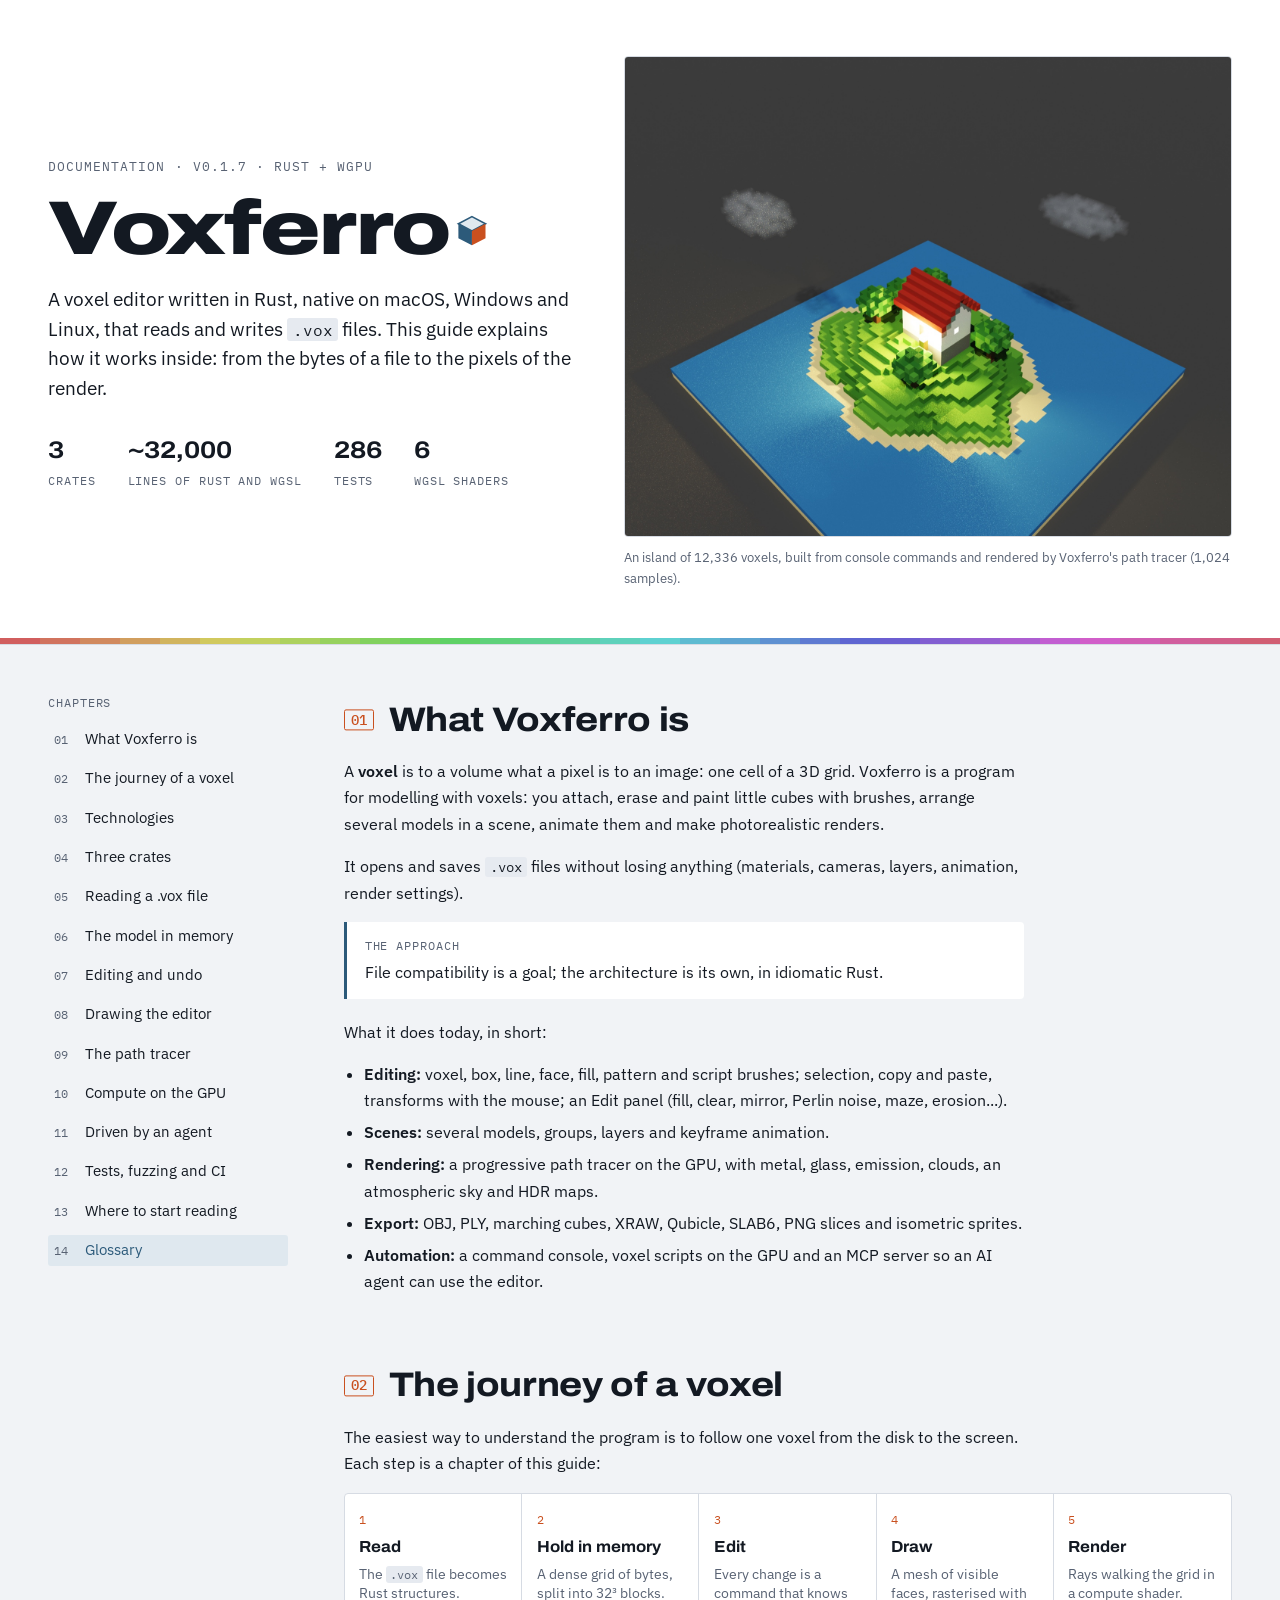
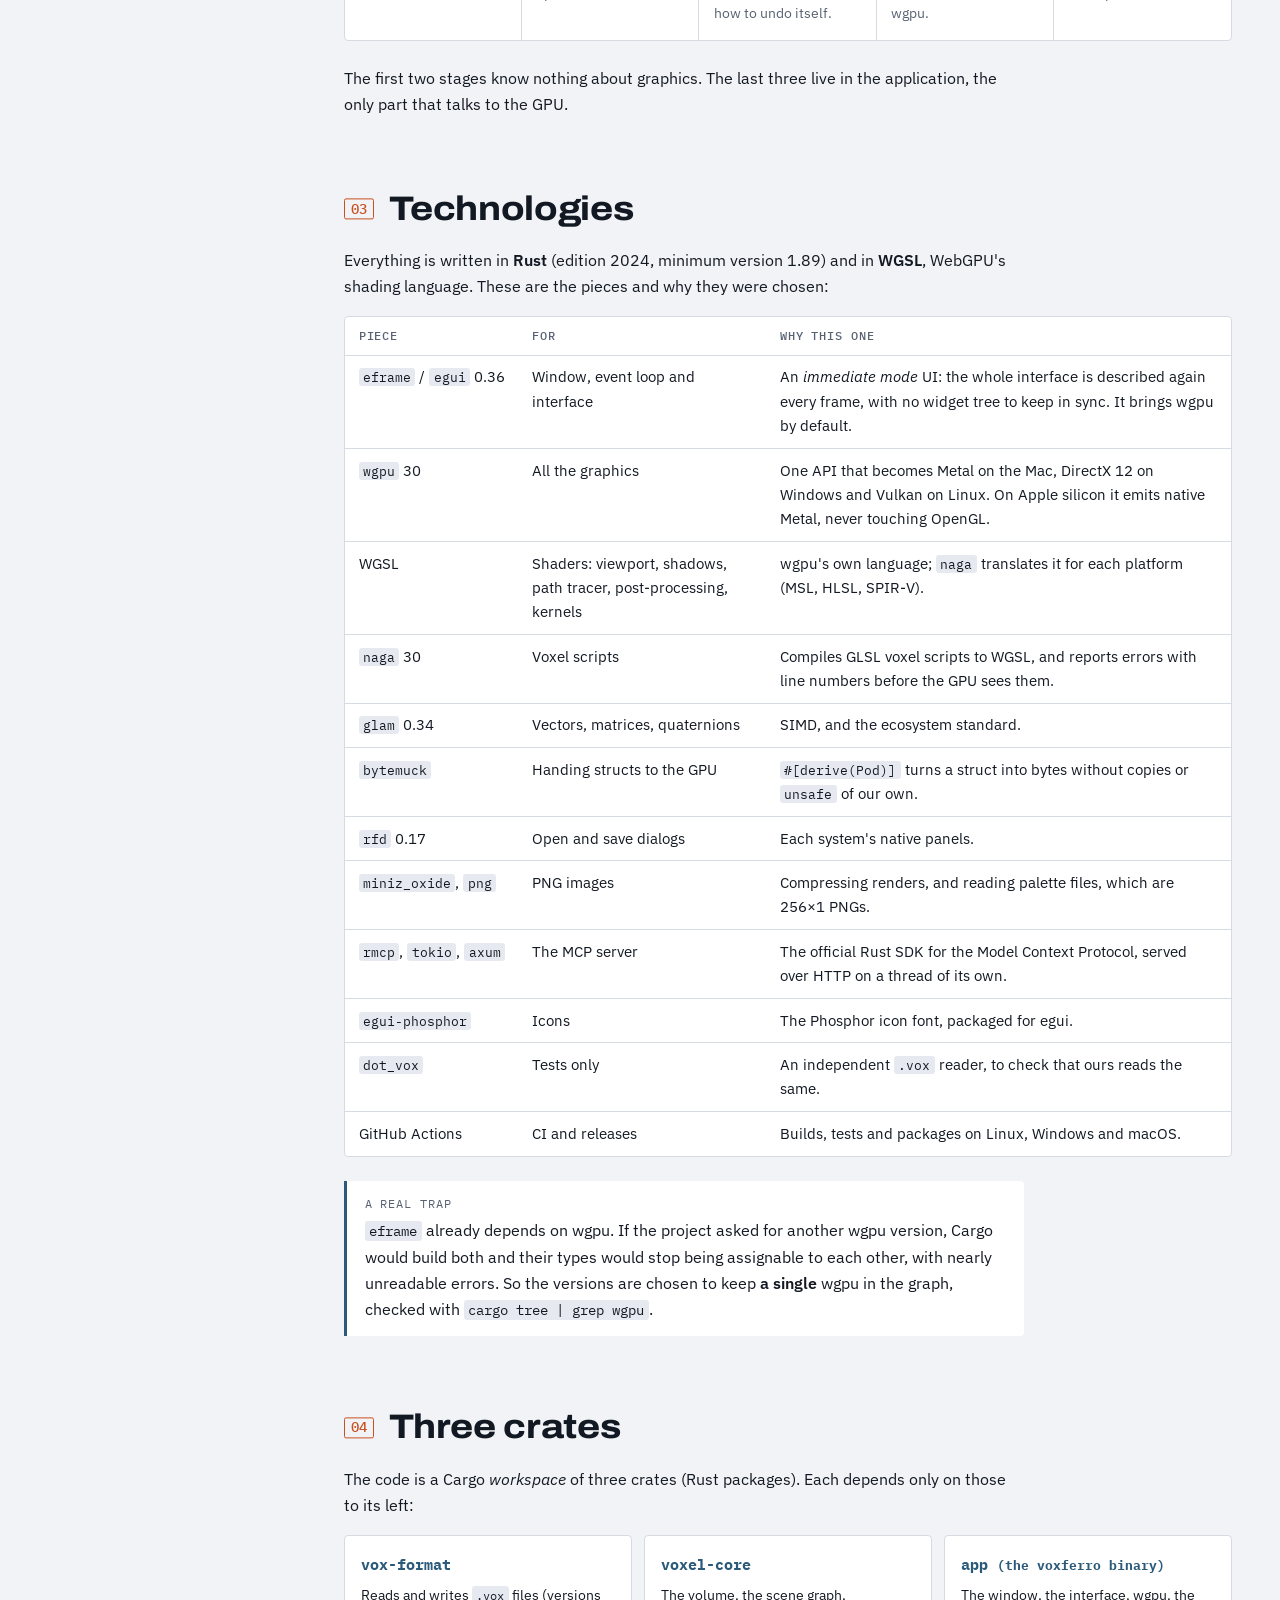
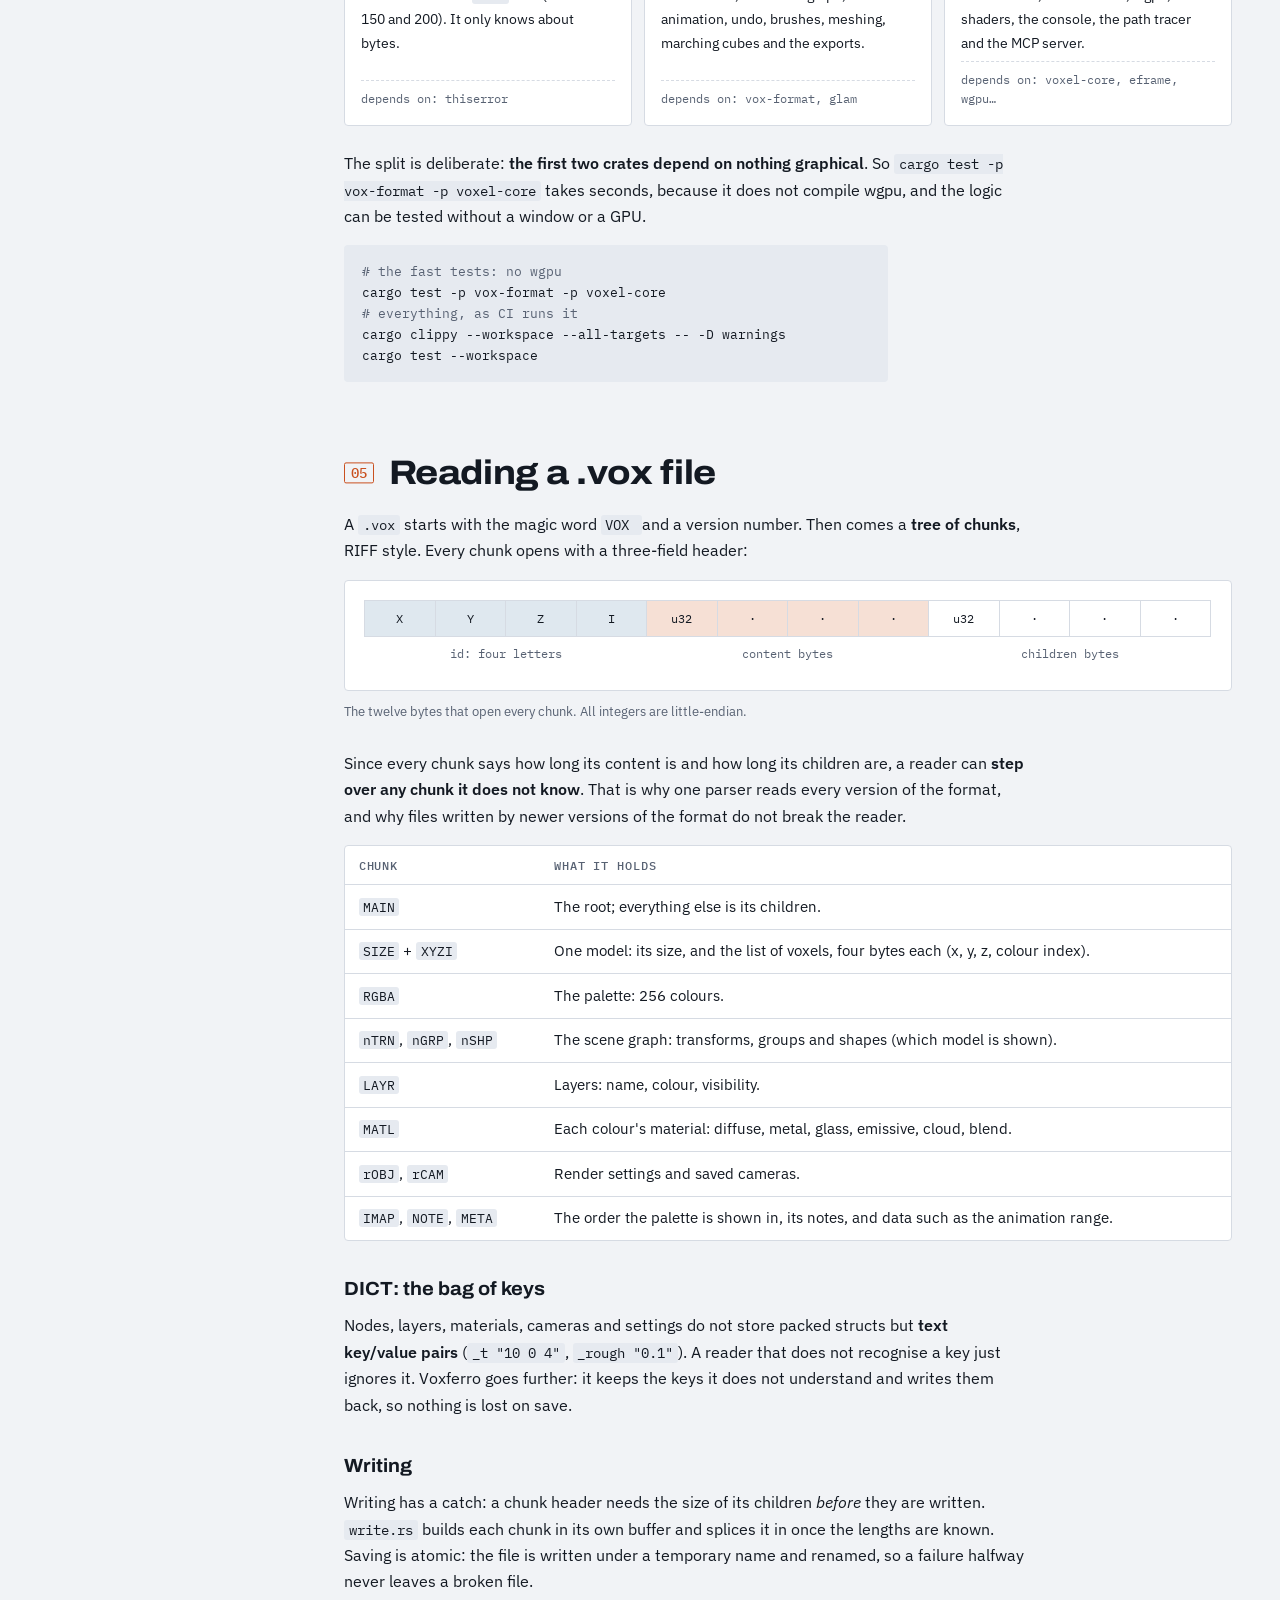
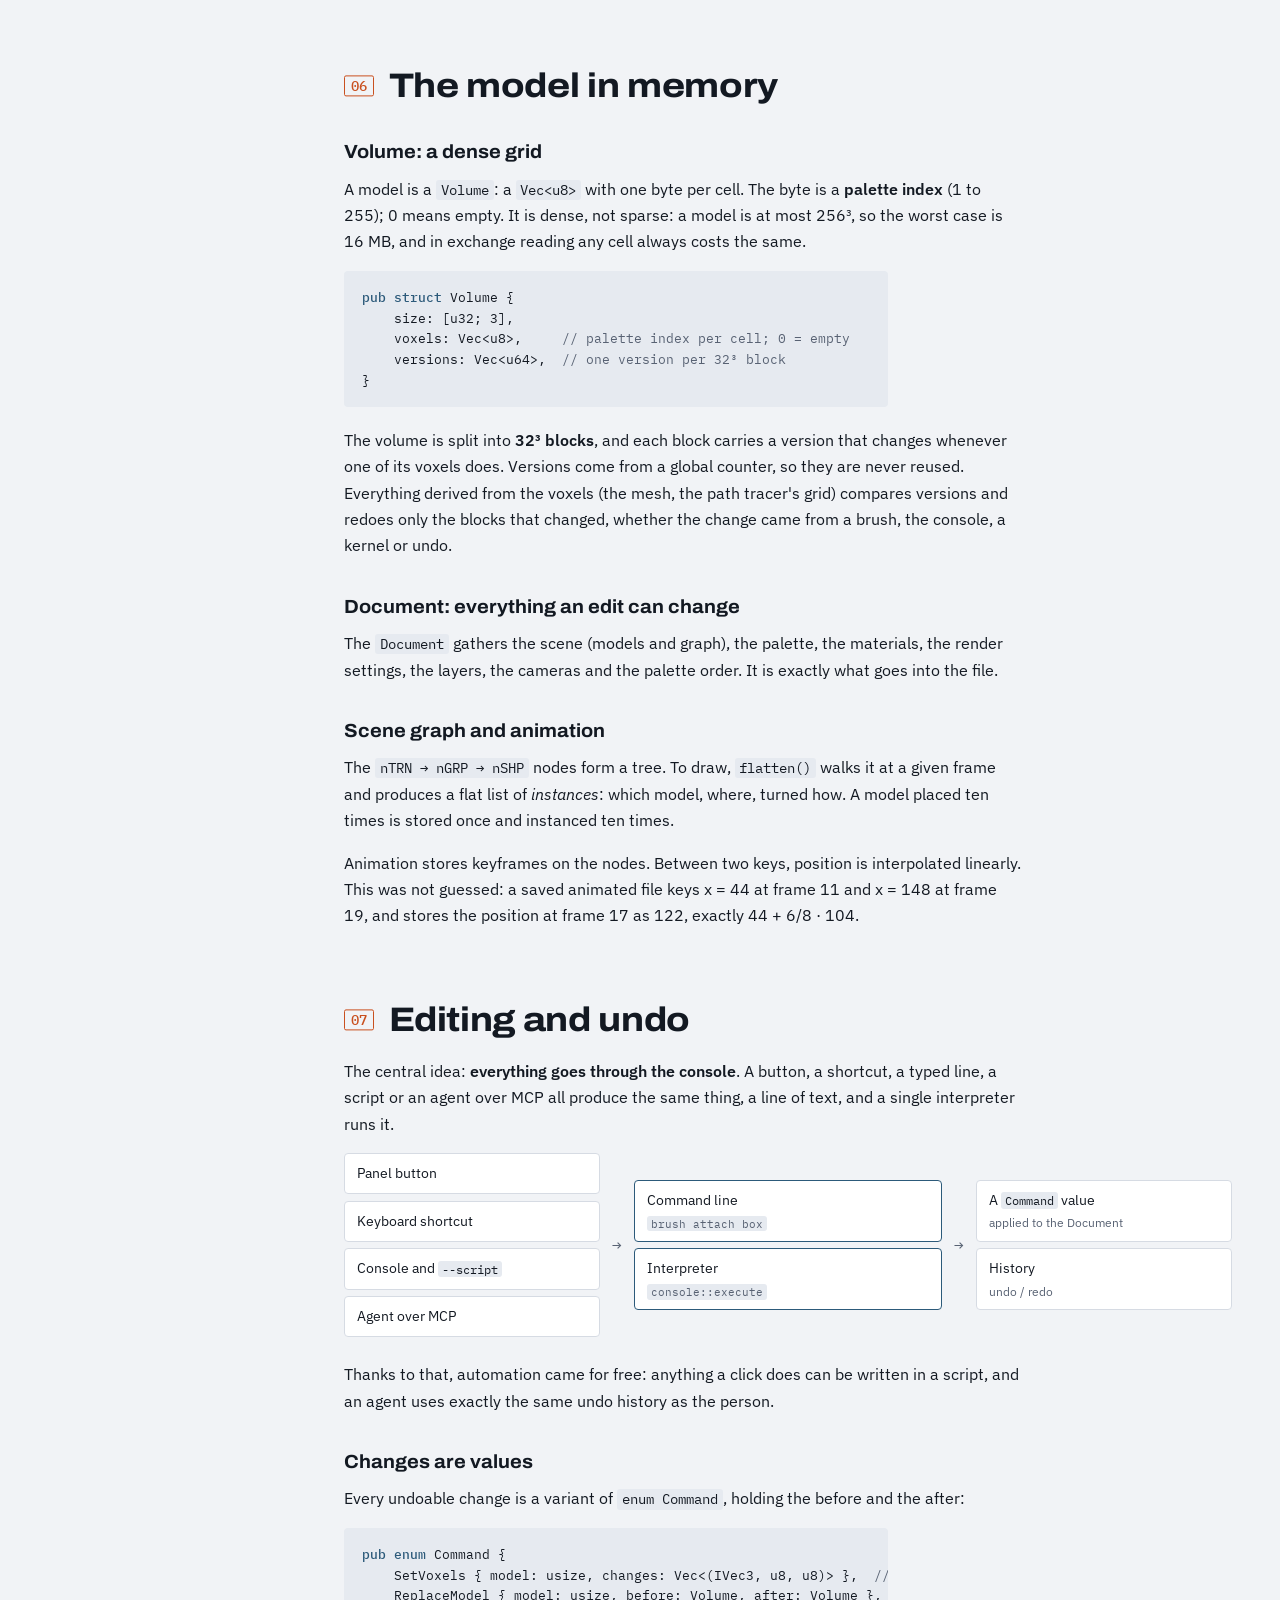
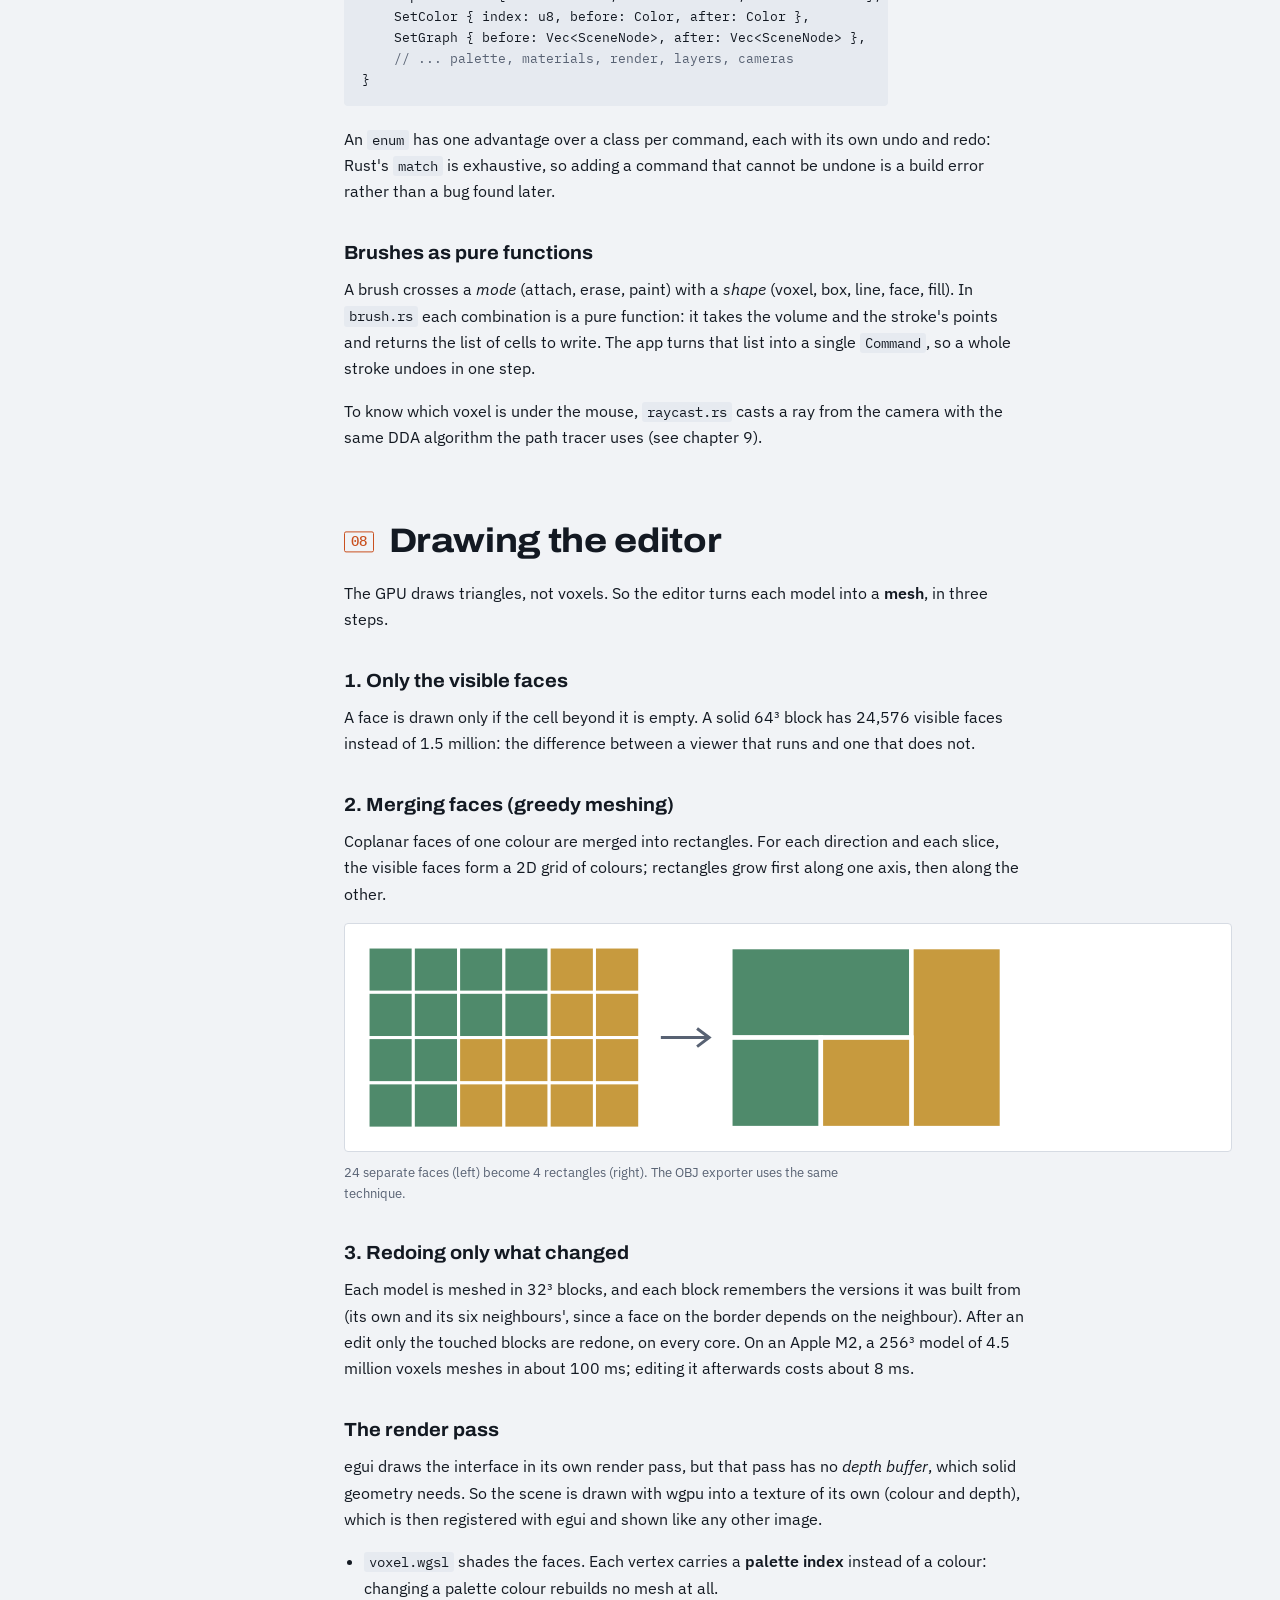
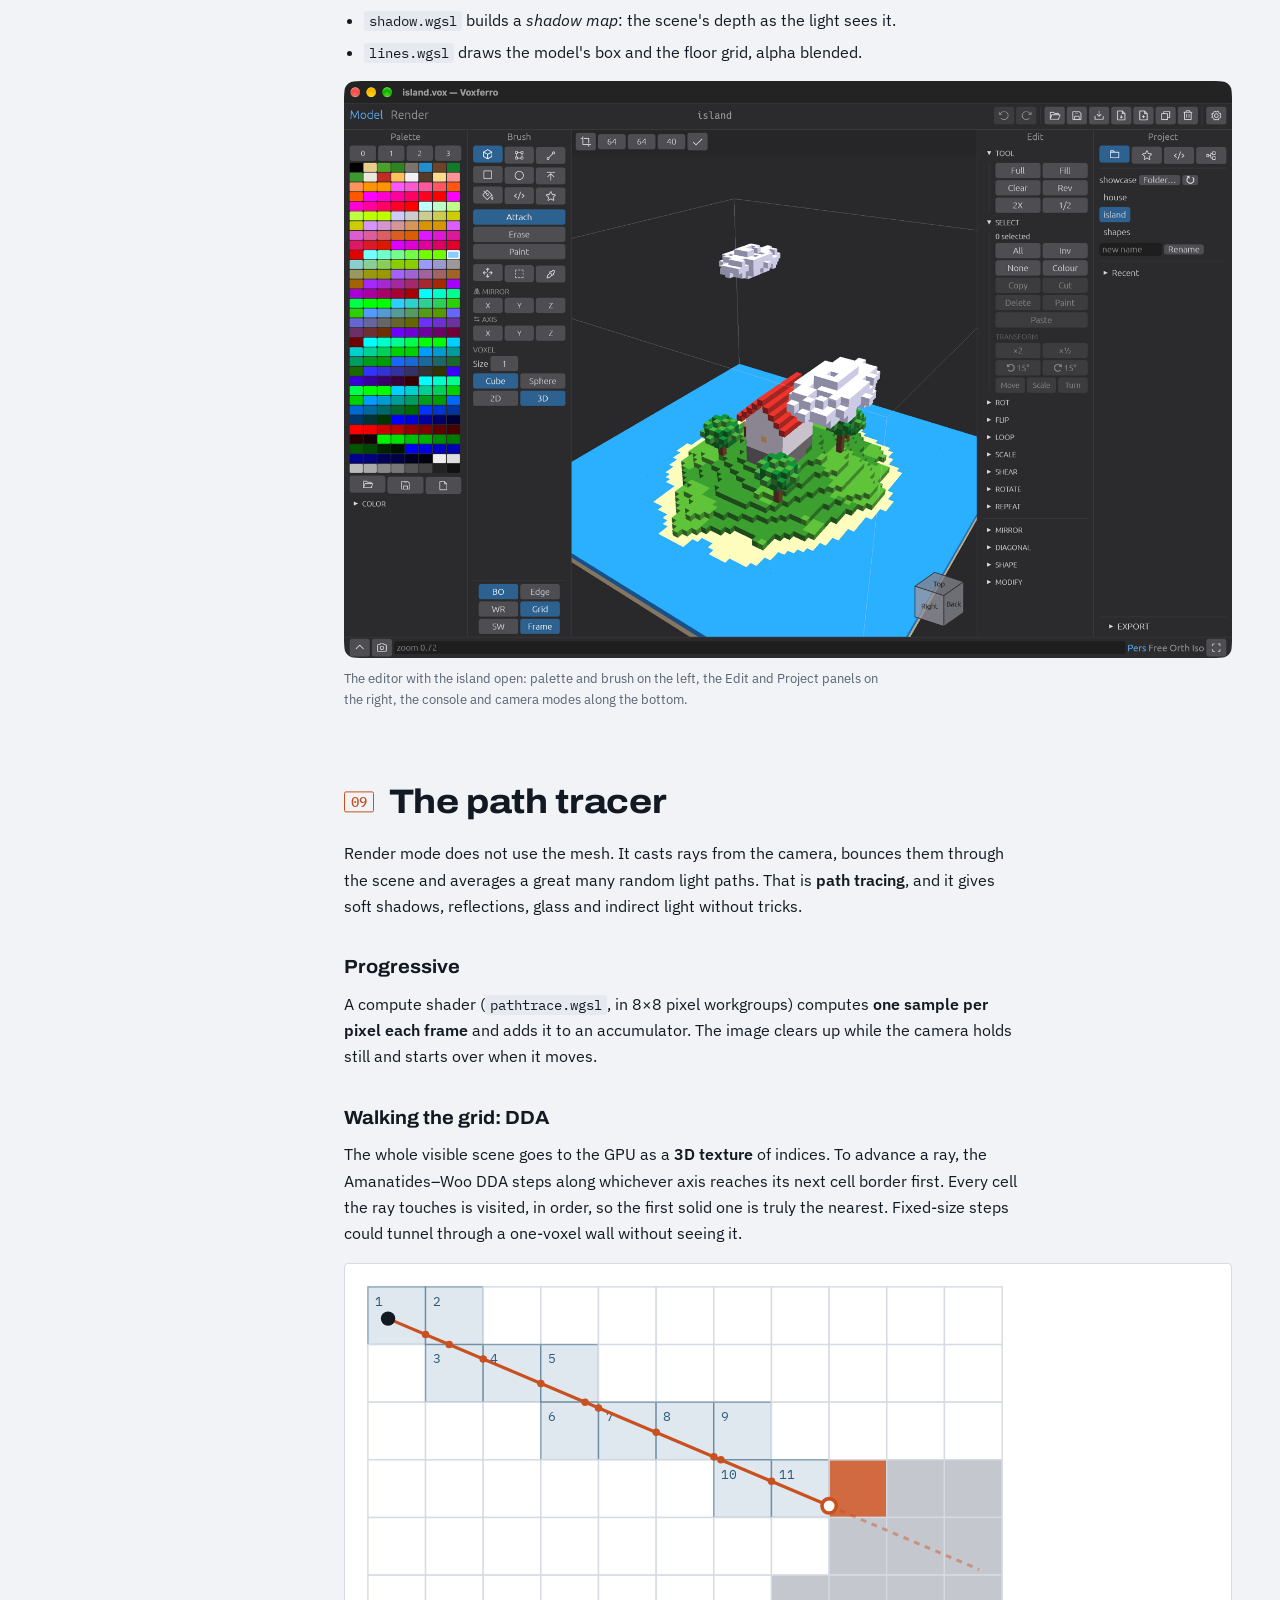
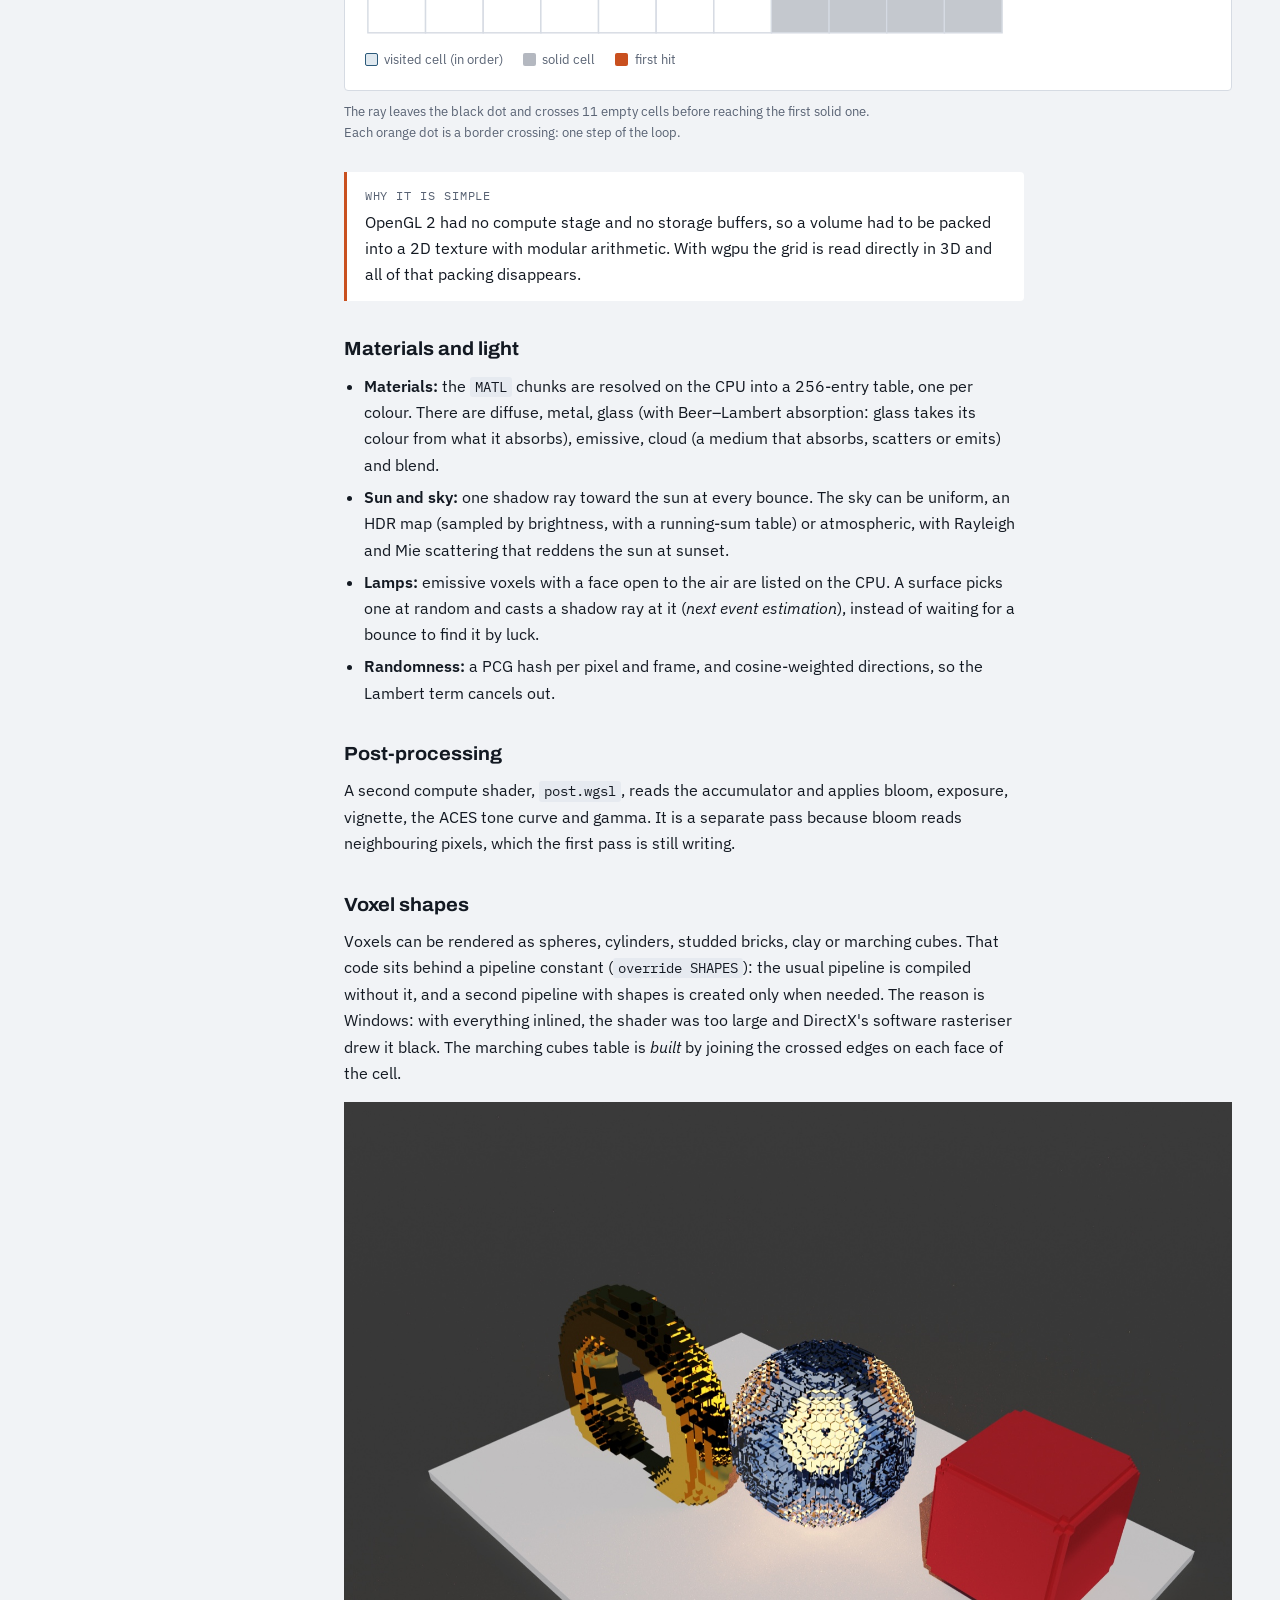
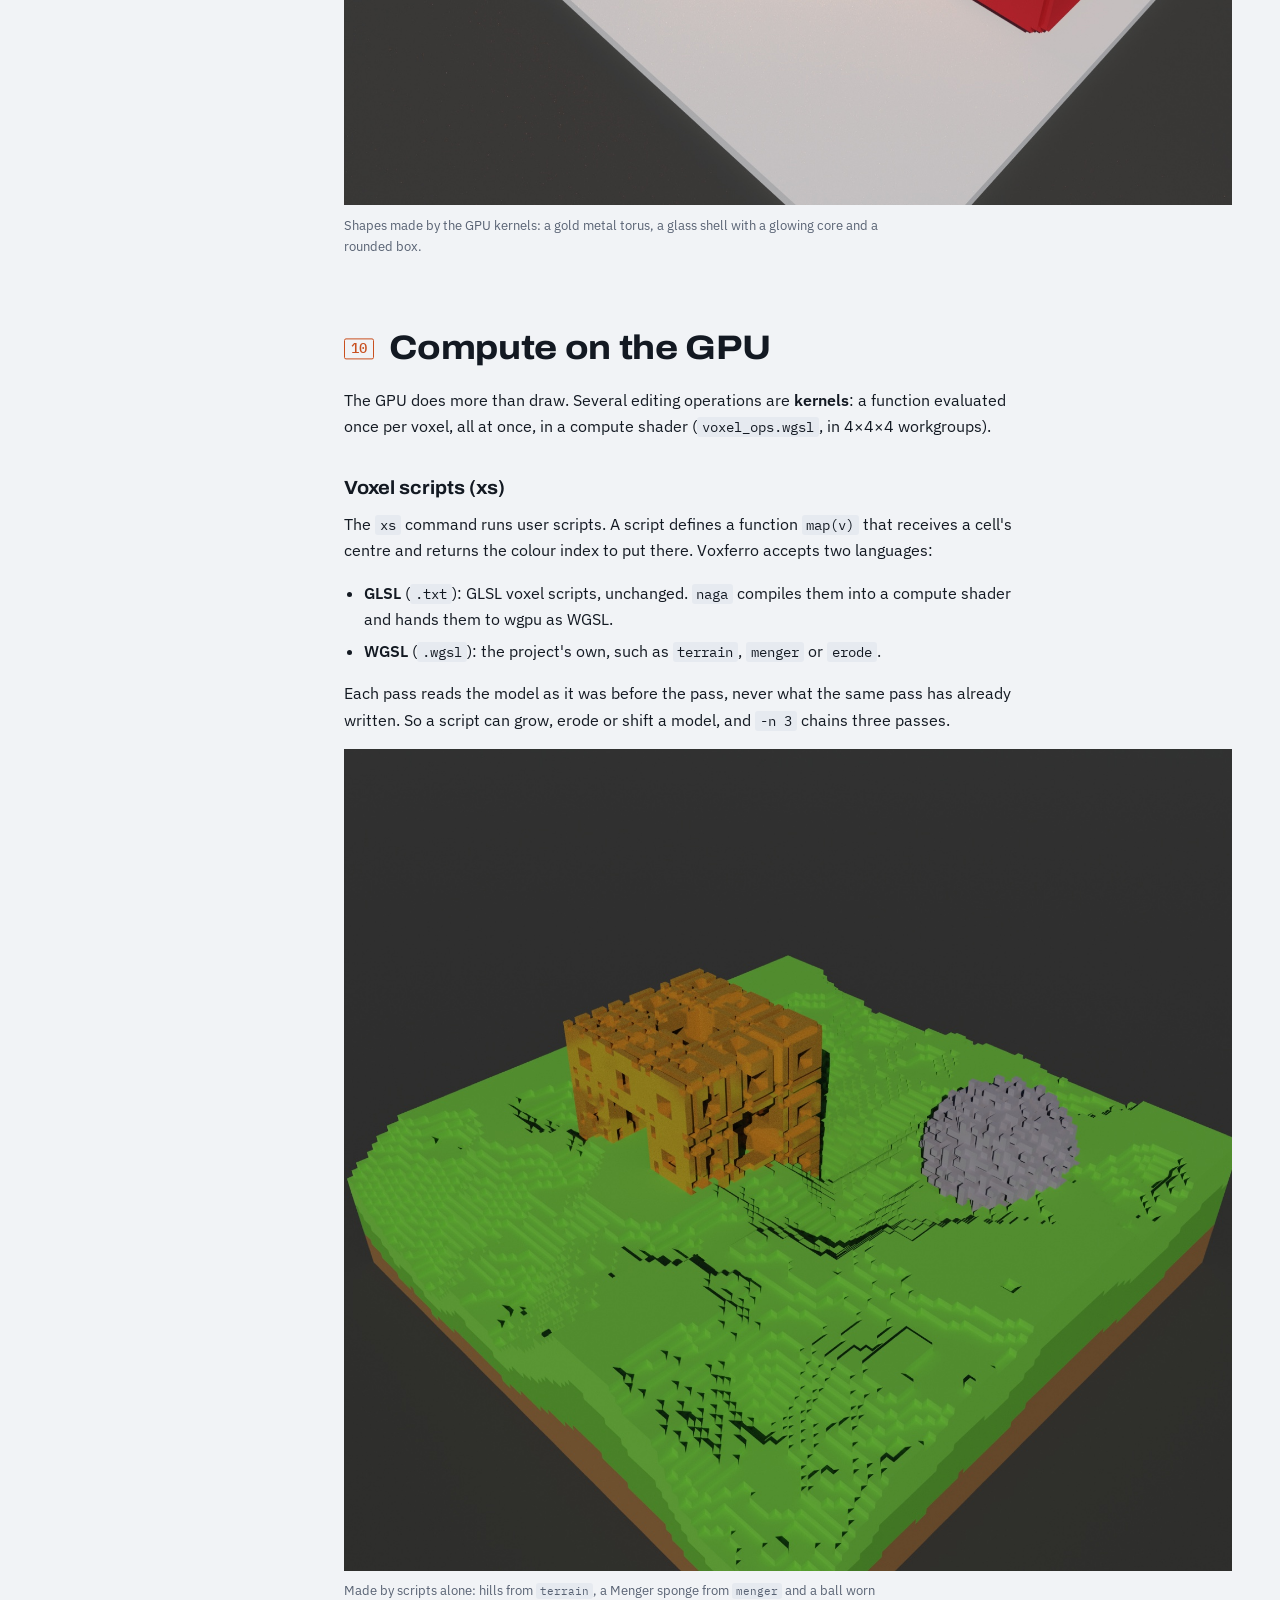
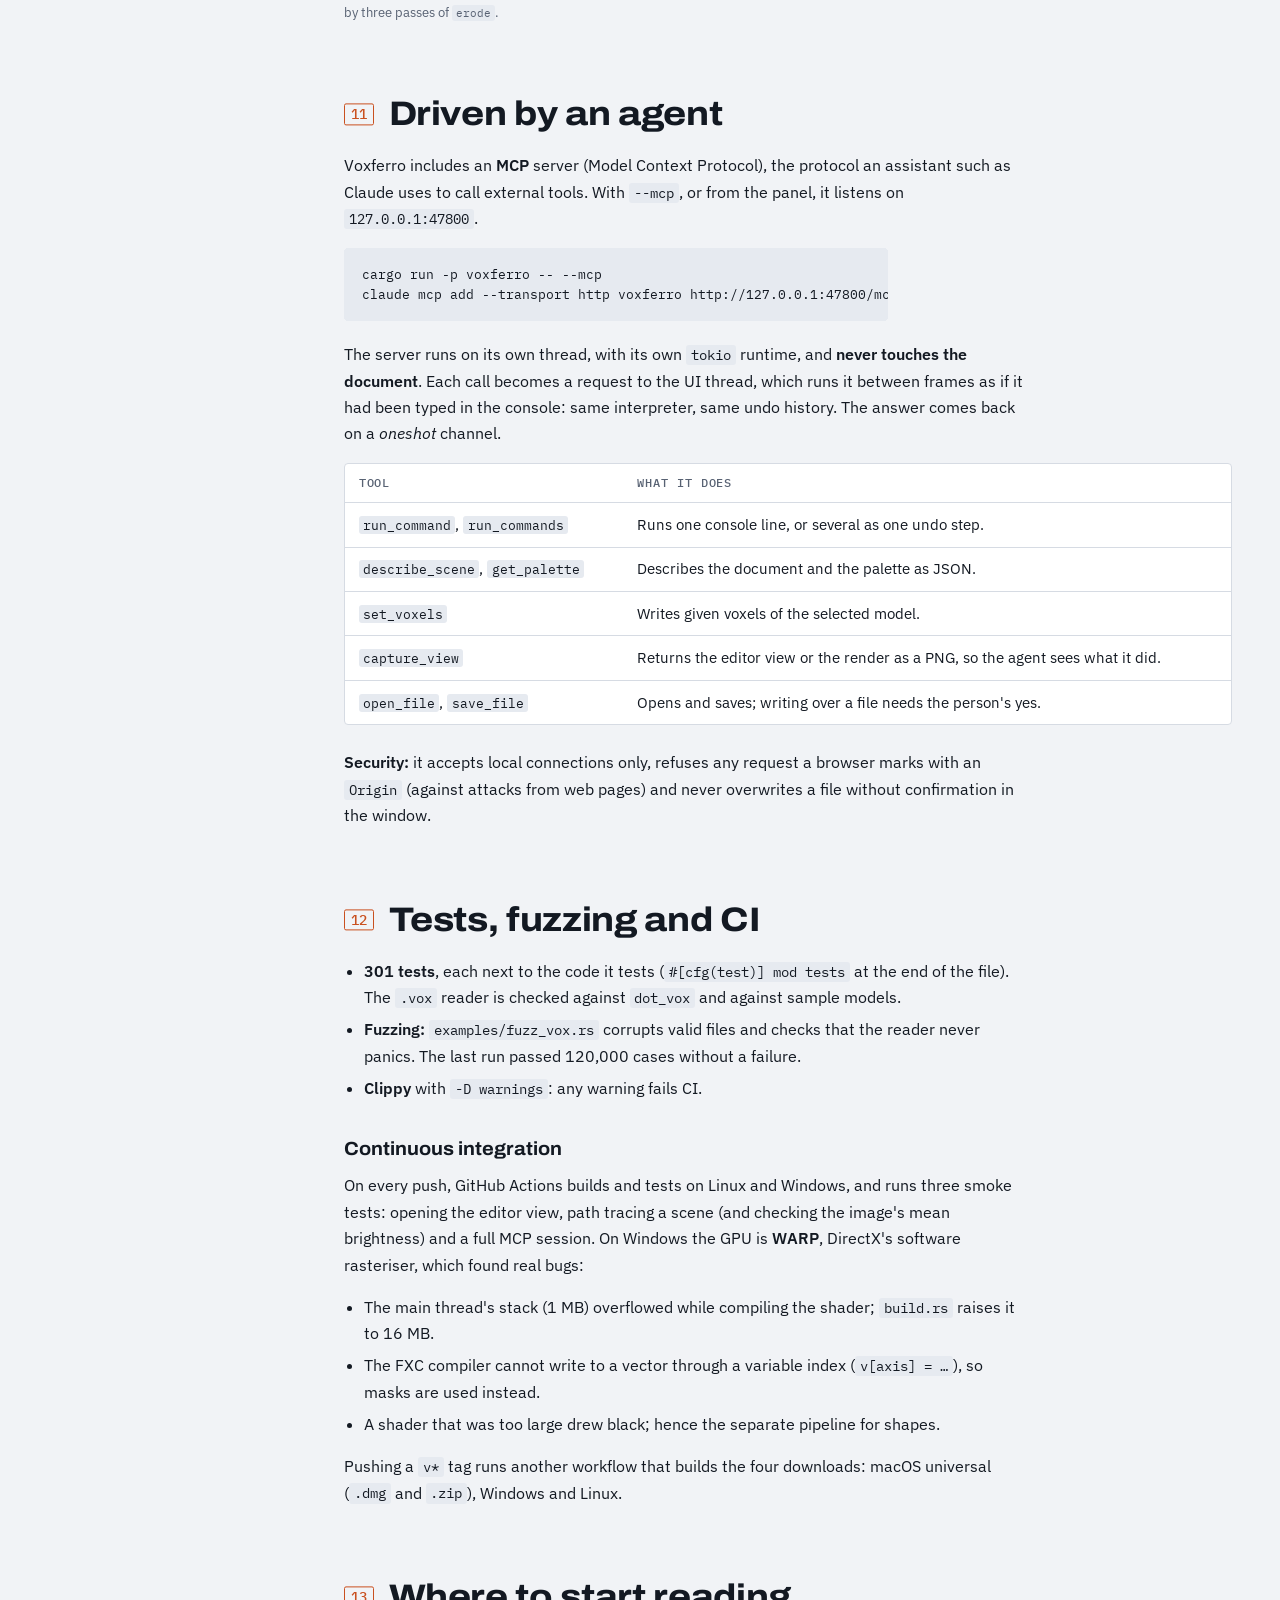
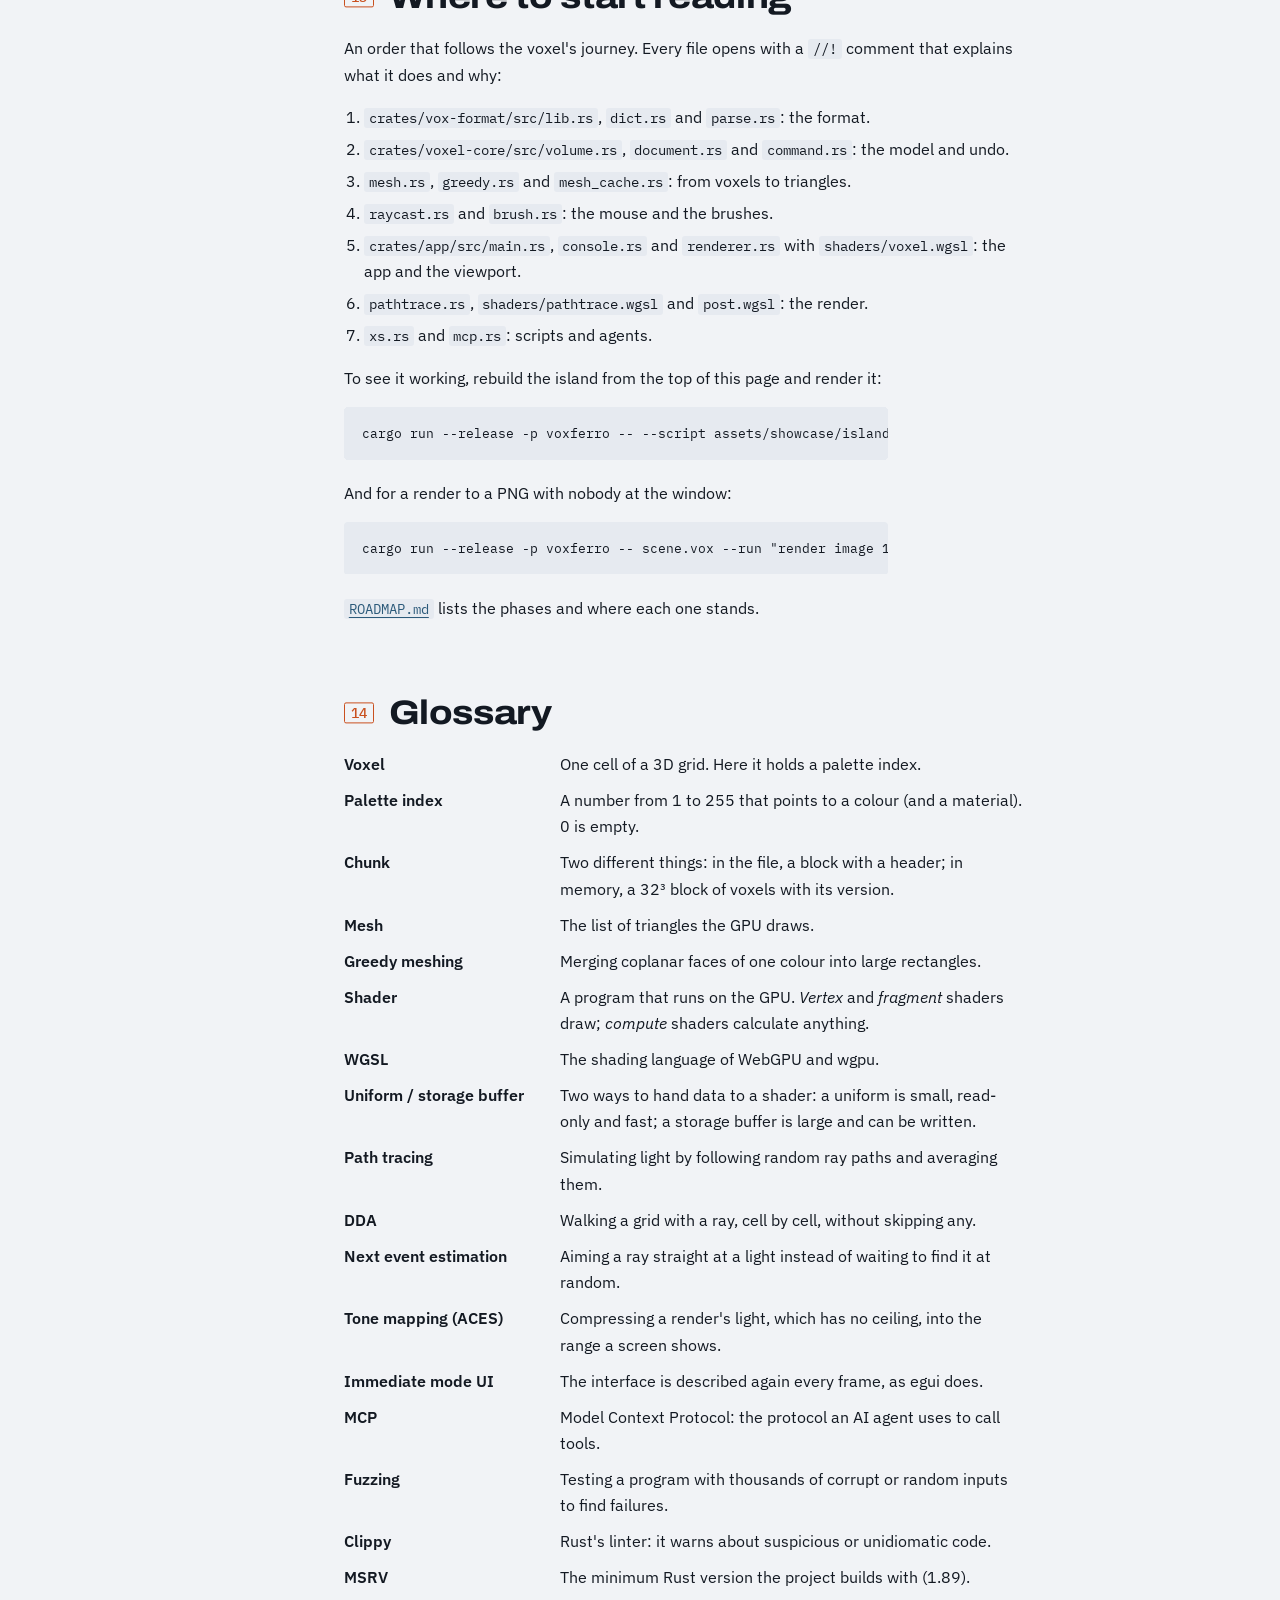
==== commit 1952133e: "Stand on its own: no third-party install lookup, a short roadmap - The app no longer searches the di" ====
--- a/docs/index.html
+++ b/docs/index.html
@@ -15,7 +15,7 @@
     <div>
       <p class="eyebrow">Documentation · v0.1.7 · Rust + wgpu</p>
       <h1>Voxferro<svg class="cube" viewBox="0 0 40 40" aria-hidden="true"><path d="M20 2 L37 11 L20 20 L3 11 Z" style="fill:var(--iron-soft);stroke:var(--iron);stroke-width:2"/><path d="M3 11 L20 20 L20 38 L3 29 Z" style="fill:var(--iron)"/><path d="M37 11 L20 20 L20 38 L37 29 Z" style="fill:var(--ember)"/></svg></h1>
-      <p class="lede">A voxel editor written in Rust, native on macOS, Windows and Linux, that reads and writes the reference editor's <code>.vox</code> files. This guide explains how it works inside: from the bytes of a file to the pixels of the render.</p>
+      <p class="lede">A voxel editor written in Rust, native on macOS, Windows and Linux, that reads and writes <code>.vox</code> files. This guide explains how it works inside: from the bytes of a file to the pixels of the render.</p>
       <dl class="facts">
         <div><dt>crates</dt><dd>3</dd></div>
         <div><dt>lines of Rust and WGSL</dt><dd>~32,000</dd></div>
@@ -47,7 +47,6 @@
       <li><a href="#gpu">Compute on the GPU</a></li>
       <li><a href="#mcp">Driven by an agent</a></li>
       <li><a href="#quality">Tests, fuzzing and CI</a></li>
-      <li><a href="#the reference editor">Working from the reference editor</a></li>
       <li><a href="#reading">Where to start reading</a></li>
       <li><a href="#glossary">Glossary</a></li>
     </ol>
@@ -57,14 +56,14 @@
     <section id="what">
       <h2>What Voxferro is</h2>
       <p>A <strong>voxel</strong> is to a volume what a pixel is to an image: one cell of a 3D grid. Voxferro is a program for modelling with voxels: you attach, erase and paint little cubes with brushes, arrange several models in a scene, animate them and make photorealistic renders.</p>
-      <p>It takes <strong>the reference editor</strong>, its author's free voxel editor, as its model. It opens and saves its <code>.vox</code> files without losing anything (materials, cameras, layers, animation, render settings) and follows its panel layout and shortcuts, so anyone who knows it feels at home.</p>
+      <p>It opens and saves <code>.vox</code> files without losing anything (materials, cameras, layers, animation, render settings).</p>
       <div class="note">
         <span class="tag">The approach</span>
-        <p>File compatibility is a goal; the architecture is its own, in idiomatic Rust, and does not try to copy the reference editor line by line.</p>
+        <p>File compatibility is a goal; the architecture is its own, in idiomatic Rust.</p>
       </div>
       <p>What it does today, in short:</p>
       <ul>
-        <li><strong>Editing:</strong> voxel, box, line, face, fill, pattern and script brushes; selection, copy and paste, transforms with the mouse; the reference editor's Edit panel (fill, clear, mirror, Perlin noise, maze, erosion...).</li>
+        <li><strong>Editing:</strong> voxel, box, line, face, fill, pattern and script brushes; selection, copy and paste, transforms with the mouse; an Edit panel (fill, clear, mirror, Perlin noise, maze, erosion...).</li>
         <li><strong>Scenes:</strong> several models, groups, layers and keyframe animation.</li>
         <li><strong>Rendering:</strong> a progressive path tracer on the GPU, with metal, glass, emission, clouds, an atmospheric sky and HDR maps.</li>
         <li><strong>Export:</strong> OBJ, PLY, marching cubes, XRAW, Qubicle, SLAB6, PNG slices and isometric sprites.</li>
@@ -94,11 +93,11 @@
           <tr><td><code>eframe</code> / <code>egui</code> 0.36</td><td>Window, event loop and interface</td><td>An <em>immediate mode</em> UI: the whole interface is described again every frame, with no widget tree to keep in sync. It brings wgpu by default.</td></tr>
           <tr><td><code>wgpu</code> 30</td><td>All the graphics</td><td>One API that becomes Metal on the Mac, DirectX 12 on Windows and Vulkan on Linux. On Apple silicon it emits native Metal, never touching OpenGL.</td></tr>
           <tr><td>WGSL</td><td>Shaders: viewport, shadows, path tracer, post-processing, kernels</td><td>wgpu's own language; <code>naga</code> translates it for each platform (MSL, HLSL, SPIR-V).</td></tr>
-          <tr><td><code>naga</code> 30</td><td>Voxel scripts</td><td>Compiles the reference editor's GLSL scripts to WGSL, and reports errors with line numbers before the GPU sees them.</td></tr>
+          <tr><td><code>naga</code> 30</td><td>Voxel scripts</td><td>Compiles GLSL voxel scripts to WGSL, and reports errors with line numbers before the GPU sees them.</td></tr>
           <tr><td><code>glam</code> 0.34</td><td>Vectors, matrices, quaternions</td><td>SIMD, and the ecosystem standard.</td></tr>
           <tr><td><code>bytemuck</code></td><td>Handing structs to the GPU</td><td><code>#[derive(Pod)]</code> turns a struct into bytes without copies or <code>unsafe</code> of our own.</td></tr>
           <tr><td><code>rfd</code> 0.17</td><td>Open and save dialogs</td><td>Each system's native panels.</td></tr>
-          <tr><td><code>miniz_oxide</code>, <code>png</code></td><td>PNG images</td><td>Compressing renders, and reading the reference editor's palettes, which are 256×1 PNGs.</td></tr>
+          <tr><td><code>miniz_oxide</code>, <code>png</code></td><td>PNG images</td><td>Compressing renders, and reading palette files, which are 256×1 PNGs.</td></tr>
           <tr><td><code>rmcp</code>, <code>tokio</code>, <code>axum</code></td><td>The MCP server</td><td>The official Rust SDK for the Model Context Protocol, served over HTTP on a thread of its own.</td></tr>
           <tr><td><code>egui-phosphor</code></td><td>Icons</td><td>The Phosphor icon font, packaged for egui.</td></tr>
           <tr><td><code>dot_vox</code></td><td>Tests only</td><td>An independent <code>.vox</code> reader, to check that ours reads the same.</td></tr>
@@ -139,7 +138,7 @@
         </div></div>
         <figcaption>The twelve bytes that open every chunk. All integers are little-endian.</figcaption>
       </figure>
-      <p>Since every chunk says how long its content is and how long its children are, a reader can <strong>step over any chunk it does not know</strong>. That is why one parser reads every version of the format, and why files from newer the reference editor versions do not break the reader.</p>
+      <p>Since every chunk says how long its content is and how long its children are, a reader can <strong>step over any chunk it does not know</strong>. That is why one parser reads every version of the format, and why files written by newer versions of the format do not break the reader.</p>
       <div class="table wide"><table>
         <thead><tr><th>Chunk</th><th>What it holds</th></tr></thead>
         <tbody>
@@ -173,12 +172,12 @@
       <p>The <code>Document</code> gathers the scene (models and graph), the palette, the materials, the render settings, the layers, the cameras and the palette order. It is exactly what goes into the file.</p>
       <h3>Scene graph and animation</h3>
       <p>The <code>nTRN → nGRP → nSHP</code> nodes form a tree. To draw, <code>flatten()</code> walks it at a given frame and produces a flat list of <em>instances</em>: which model, where, turned how. A model placed ten times is stored once and instanced ten times.</p>
-      <p>Animation stores keyframes on the nodes. Between two keys, position is interpolated linearly. This was not guessed: a file saved by the reference editor (<code>T-Rex-m.vox</code>) keys x = 44 at frame 11 and x = 148 at frame 19, and stores the position at frame 17 as 122, exactly 44 + 6/8 · 104.</p>
+      <p>Animation stores keyframes on the nodes. Between two keys, position is interpolated linearly. This was not guessed: a saved animated file keys x = 44 at frame 11 and x = 148 at frame 19, and stores the position at frame 17 as 122, exactly 44 + 6/8 · 104.</p>
     </section>
 
     <section id="editing">
       <h2>Editing and undo</h2>
-      <p>The central idea comes from the reference editor itself: <strong>everything goes through the console</strong>. A button, a shortcut, a typed line, a script or an agent over MCP all produce the same thing, a line of text, and a single interpreter runs it.</p>
+      <p>The central idea: <strong>everything goes through the console</strong>. A button, a shortcut, a typed line, a script or an agent over MCP all produce the same thing, a line of text, and a single interpreter runs it.</p>
       <div class="flow wide">
         <div class="src">
           <div class="box">Panel button</div>
@@ -207,7 +206,7 @@
     SetGraph { before: Vec&lt;SceneNode&gt;, after: Vec&lt;SceneNode&gt; },
     <span class="c">// ... palette, materials, render, layers, cameras</span>
 }</code></pre>
-      <p>the reference editor does this with about 130 C++ classes, each with its own <code>DoIt</code>, <code>Undo</code> and <code>Redo</code>. An <code>enum</code> has one advantage: Rust's <code>match</code> is exhaustive, so adding a command that cannot be undone is a build error rather than a bug found later.</p>
+      <p>An <code>enum</code> has one advantage over a class per command, each with its own undo and redo: Rust's <code>match</code> is exhaustive, so adding a command that cannot be undone is a build error rather than a bug found later.</p>
       <h3>Brushes as pure functions</h3>
       <p>A brush crosses a <em>mode</em> (attach, erase, paint) with a <em>shape</em> (voxel, box, line, face, fill). In <code>brush.rs</code> each combination is a pure function: it takes the volume and the stroke's points and returns the list of cells to write. The app turns that list into a single <code>Command</code>, so a whole stroke undoes in one step.</p>
       <p>To know which voxel is under the mouse, <code>raycast.rs</code> casts a ray from the camera with the same DDA algorithm the path tracer uses (see chapter 9).</p>
@@ -235,7 +234,7 @@
       </ul>
       <figure class="fig wide">
         <img src="images/editor.png" alt="The Voxferro window with the island open: palette and brushes on the left, the Edit and Project panels on the right, the console at the bottom" width="1600" height="1040" loading="lazy">
-        <figcaption>The editor with the island open, laid out as the reference editor is: palette and brush on the left, the Edit and Project panels on the right, the console and camera modes along the bottom.</figcaption>
+        <figcaption>The editor with the island open: palette and brush on the left, the Edit and Project panels on the right, the console and camera modes along the bottom.</figcaption>
       </figure>
     </section>
 
@@ -253,8 +252,8 @@
         <figcaption>The ray leaves the black dot and crosses 11 empty cells before reaching the first solid one. Each orange dot is a border crossing: one step of the loop.</figcaption>
       </figure>
       <div class="note learn">
-        <span class="tag">Why it is simpler than in the reference editor</span>
-        <p>the reference editor was born on OpenGL 2, which had no compute stage and no storage buffers, so it packs the volume into a 2D texture with modular arithmetic. With wgpu the grid is read directly in 3D and all of that packing disappears.</p>
+        <span class="tag">Why it is simple</span>
+        <p>OpenGL 2 had no compute stage and no storage buffers, so a volume had to be packed into a 2D texture with modular arithmetic. With wgpu the grid is read directly in 3D and all of that packing disappears.</p>
       </div>
       <h3>Materials and light</h3>
       <ul>
@@ -266,7 +265,7 @@
       <h3>Post-processing</h3>
       <p>A second compute shader, <code>post.wgsl</code>, reads the accumulator and applies bloom, exposure, vignette, the ACES tone curve and gamma. It is a separate pass because bloom reads neighbouring pixels, which the first pass is still writing.</p>
       <h3>Voxel shapes</h3>
-      <p>Voxels can be rendered as spheres, cylinders, studded bricks, clay or marching cubes. That code sits behind a pipeline constant (<code>override SHAPES</code>): the usual pipeline is compiled without it, and a second pipeline with shapes is created only when needed. The reason is Windows: with everything inlined, the shader was too large and DirectX's software rasteriser drew it black.</p>
+      <p>Voxels can be rendered as spheres, cylinders, studded bricks, clay or marching cubes. That code sits behind a pipeline constant (<code>override SHAPES</code>): the usual pipeline is compiled without it, and a second pipeline with shapes is created only when needed. The reason is Windows: with everything inlined, the shader was too large and DirectX's software rasteriser drew it black. The marching cubes table is <em>built</em> by joining the crossed edges on each face of the cell.</p>
       <figure class="fig wide">
         <img src="images/shapes.jpg" alt="A gold metal torus, a glass sphere with a glowing core and a rounded box" width="1600" height="1266" loading="lazy">
         <figcaption>Shapes made by the GPU kernels: a gold metal torus, a glass shell with a glowing core and a rounded box.</figcaption>
@@ -277,9 +276,9 @@
       <h2>Compute on the GPU</h2>
       <p>The GPU does more than draw. Several editing operations are <strong>kernels</strong>: a function evaluated once per voxel, all at once, in a compute shader (<code>voxel_ops.wgsl</code>, in 4×4×4 workgroups).</p>
       <h3>Voxel scripts (xs)</h3>
-      <p>the reference editor's <code>xs</code> command runs user scripts. A script defines a function <code>map(v)</code> that receives a cell's centre and returns the colour index to put there. Voxferro accepts two languages:</p>
-      <ul>
-        <li><strong>GLSL</strong> (<code>.txt</code>): the reference editor's own scripts, unchanged. <code>naga</code> compiles them into a compute shader and hands them to wgpu as WGSL.</li>
+      <p>The <code>xs</code> command runs user scripts. A script defines a function <code>map(v)</code> that receives a cell's centre and returns the colour index to put there. Voxferro accepts two languages:</p>
+      <ul>
+        <li><strong>GLSL</strong> (<code>.txt</code>): GLSL voxel scripts, unchanged. <code>naga</code> compiles them into a compute shader and hands them to wgpu as WGSL.</li>
         <li><strong>WGSL</strong> (<code>.wgsl</code>): the project's own, such as <code>terrain</code>, <code>menger</code> or <code>erode</code>.</li>
       </ul>
       <p>Each pass reads the model as it was before the pass, never what the same pass has already written. So a script can grow, erode or shift a model, and <code>-n 3</code> chains three passes.</p>
@@ -311,7 +310,7 @@
     <section id="quality">
       <h2>Tests, fuzzing and CI</h2>
       <ul>
-        <li><strong>286 tests</strong>, each next to the code it tests (<code>#[cfg(test)] mod tests</code> at the end of the file). The <code>.vox</code> reader is checked against <code>dot_vox</code> and against the reference editor's sample models.</li>
+        <li><strong>301 tests</strong>, each next to the code it tests (<code>#[cfg(test)] mod tests</code> at the end of the file). The <code>.vox</code> reader is checked against <code>dot_vox</code> and against sample models.</li>
         <li><strong>Fuzzing:</strong> <code>examples/fuzz_vox.rs</code> corrupts valid files and checks that the reader never panics. The last run passed 120,000 cases without a failure.</li>
         <li><strong>Clippy</strong> with <code>-D warnings</code>: any warning fails CI.</li>
       </ul>
@@ -323,20 +322,6 @@
         <li>A shader that was too large drew black; hence the separate pipeline for shapes.</li>
       </ul>
       <p>Pushing a <code>v*</code> tag runs another workflow that builds the four downloads: macOS universal (<code>.dmg</code> and <code>.zip</code>), Windows and Linux.</p>
-    </section>
-
-    <section id="the reference editor">
-      <h2>Working from the reference editor</h2>
-      <p>Behaving like the reference editor means knowing exactly what it does, and that is not always documented. The sources, in order:</p>
-      <ol>
-        <li><strong>Its interface files</strong> (<code>config/ui/*.ui</code>): plain text with every control, its command, its range and its hint. And <code>hotkey.txt</code> for the shortcuts.</li>
-        <li><strong>Its executables.</strong> The macOS a recent version build keeps its C++ function names, which makes it very readable with reverse-engineering tools. The Windows a recent version build does not, but it has the newer features.</li>
-        <li><strong>The files it saves.</strong> A <code>.vox</code> saved by the reference editor pins down details the binary leaves unclear, such as how animation is interpolated.</li>
-      </ol>
-      <div class="note">
-        <span class="tag">A rule</span>
-        <p>the reference editor's code is reference only: it is read to understand behaviour and never copied. For example, Voxferro's marching cubes table is <em>built</em> by joining the crossed edges on each face of the cell, rather than copied from the reference editor. The formulas that were worked out (exposure, bloom, atmosphere, materials) are written down in the ROADMAP with where they came from.</p>
-      </div>
     </section>
 
     <section id="reading">
@@ -355,7 +340,7 @@
       <pre><code>cargo run --release -p voxferro -- --script assets/showcase/island.cmds --render-mode</code></pre>
       <p>And for a render to a PNG with nobody at the window:</p>
       <pre><code>cargo run --release -p voxferro -- scene.vox --run "render image 1920 1080 256 out.png"</code></pre>
-      <p><a href="../ROADMAP.md"><code>ROADMAP.md</code></a> tells the full story, phase by phase, with the decisions and the measured numbers.</p>
+      <p><a href="../ROADMAP.md"><code>ROADMAP.md</code></a> lists the phases and where each one stands.</p>
     </section>
 
     <section id="glossary">
@@ -386,7 +371,7 @@
 <footer>
   <div class="wrap">
     <span>Voxferro · MIT or Apache 2.0</span>
-    <span>the reference editor is the work of its author. Voxferro is not affiliated with the reference editor and contains none of its code.</span>
+    <span>A voxel editor for <code>.vox</code> files.</span>
   </div>
 </footer>
 
--- a/docs/style.css
+++ b/docs/style.css
@@ -125,7 +125,7 @@
 .hero figure img { border-radius: 4px; border: 1px solid var(--rule); }
 .hero figcaption { font-size: var(--step--1); color: var(--muted); margin-top: 0.6rem; }
 
-/* The palette strip under the hero: a the reference editor-style row of swatches. */
+/* The palette strip under the hero: a row of palette swatches. */
 .strip { display: grid; grid-template-columns: repeat(32, 1fr); height: 6px; }
 .strip span { display: block; }
 
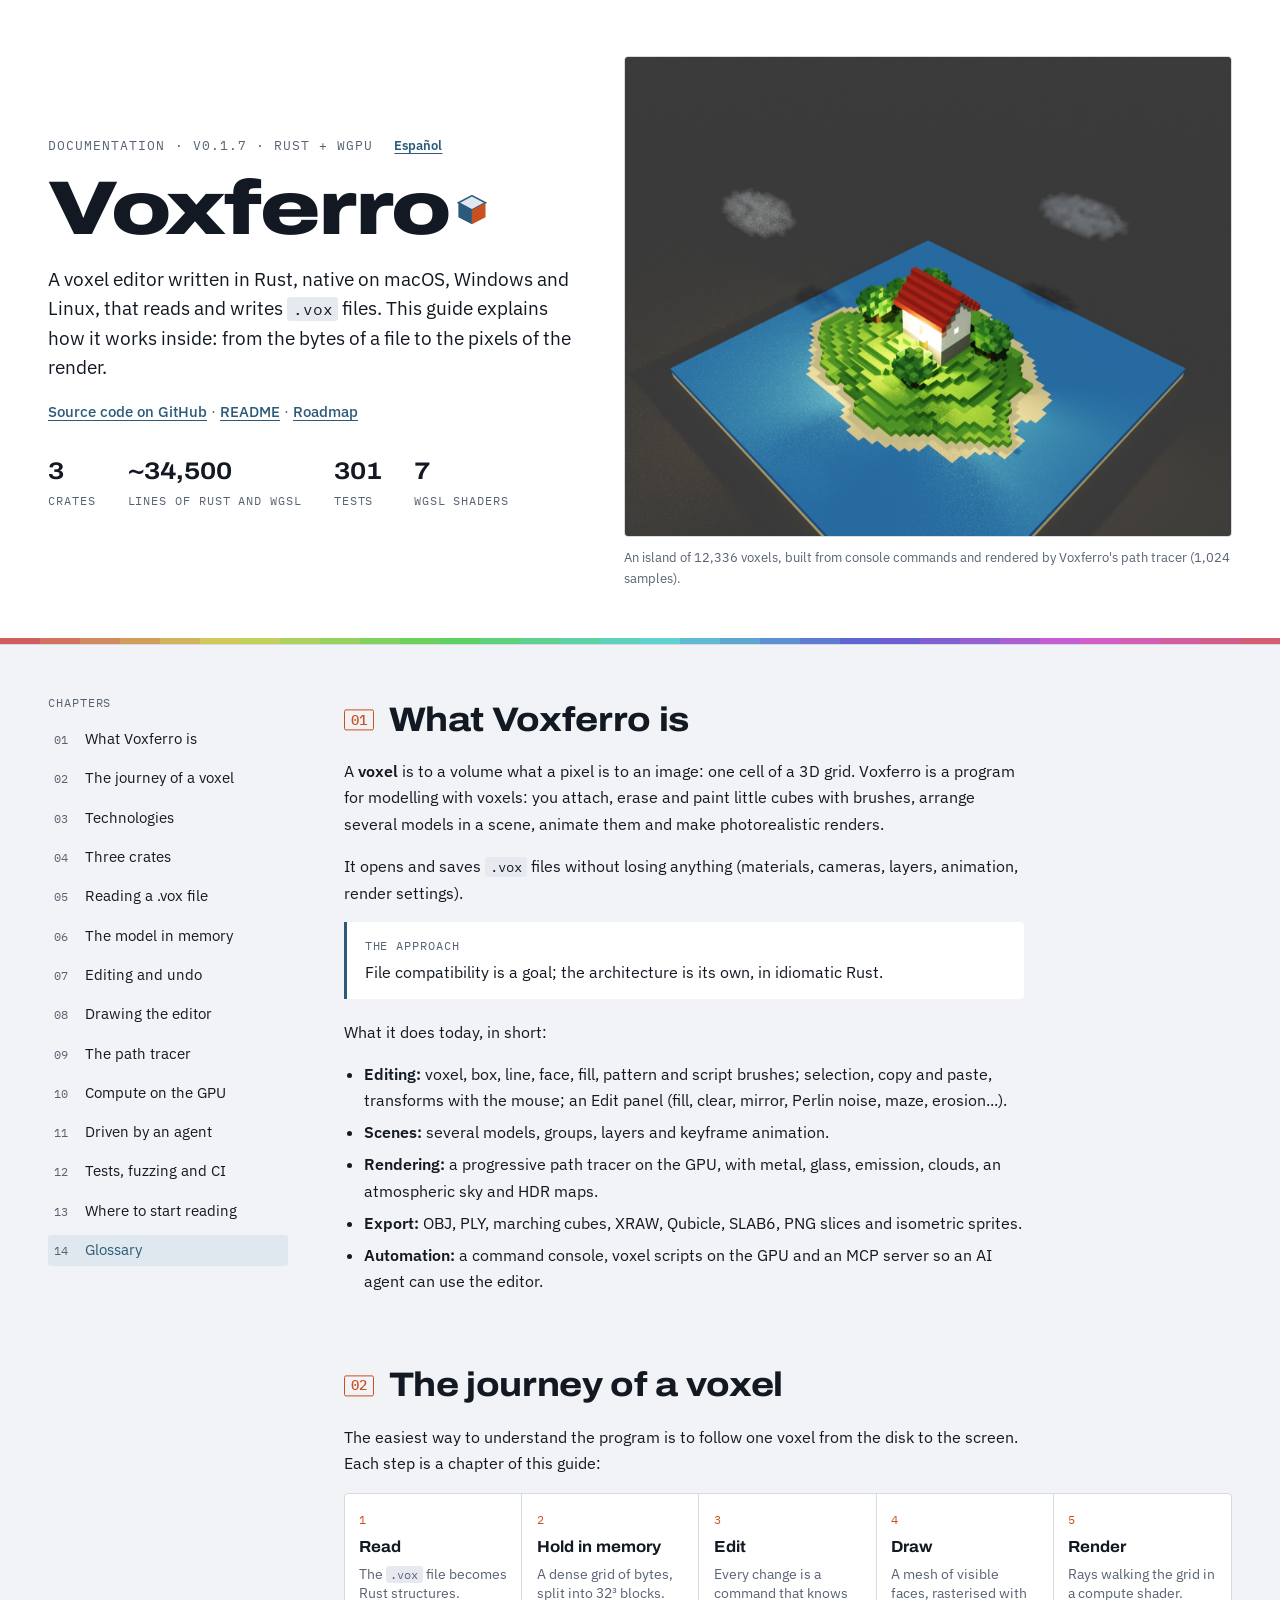
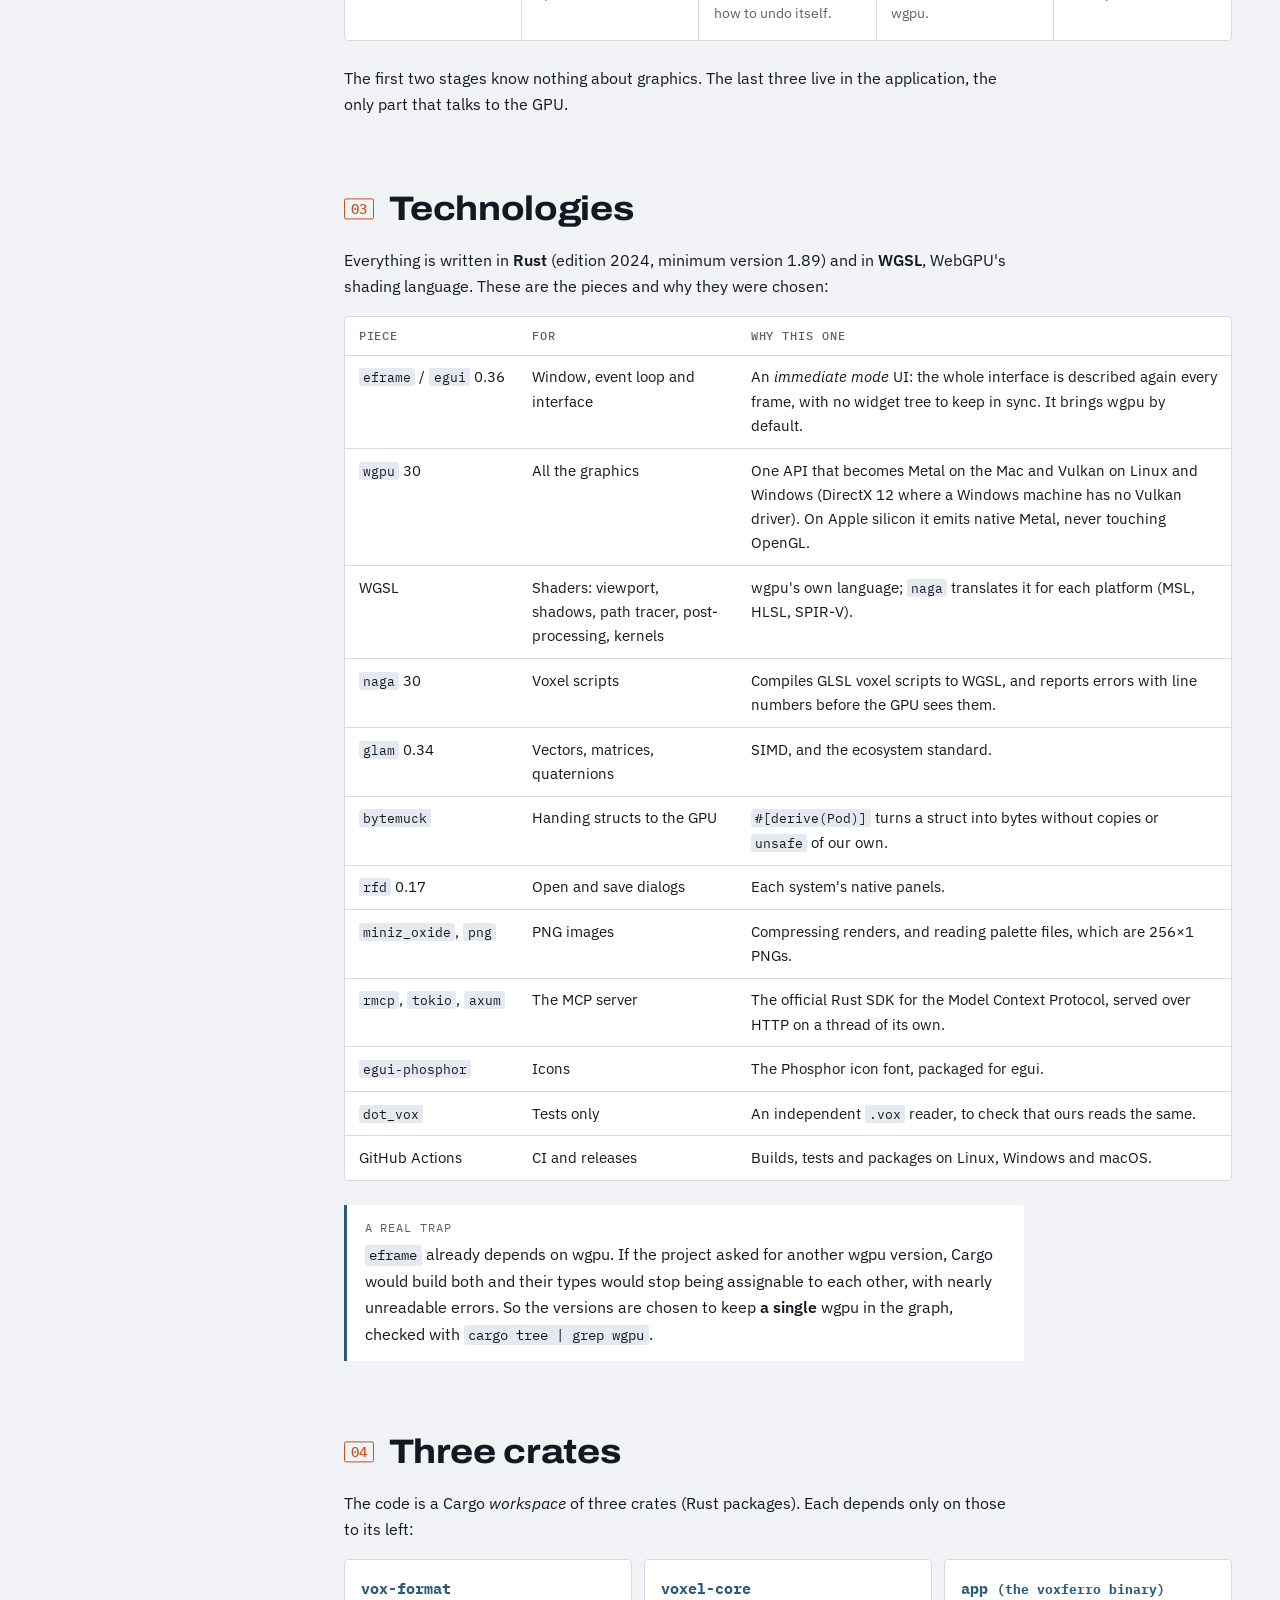
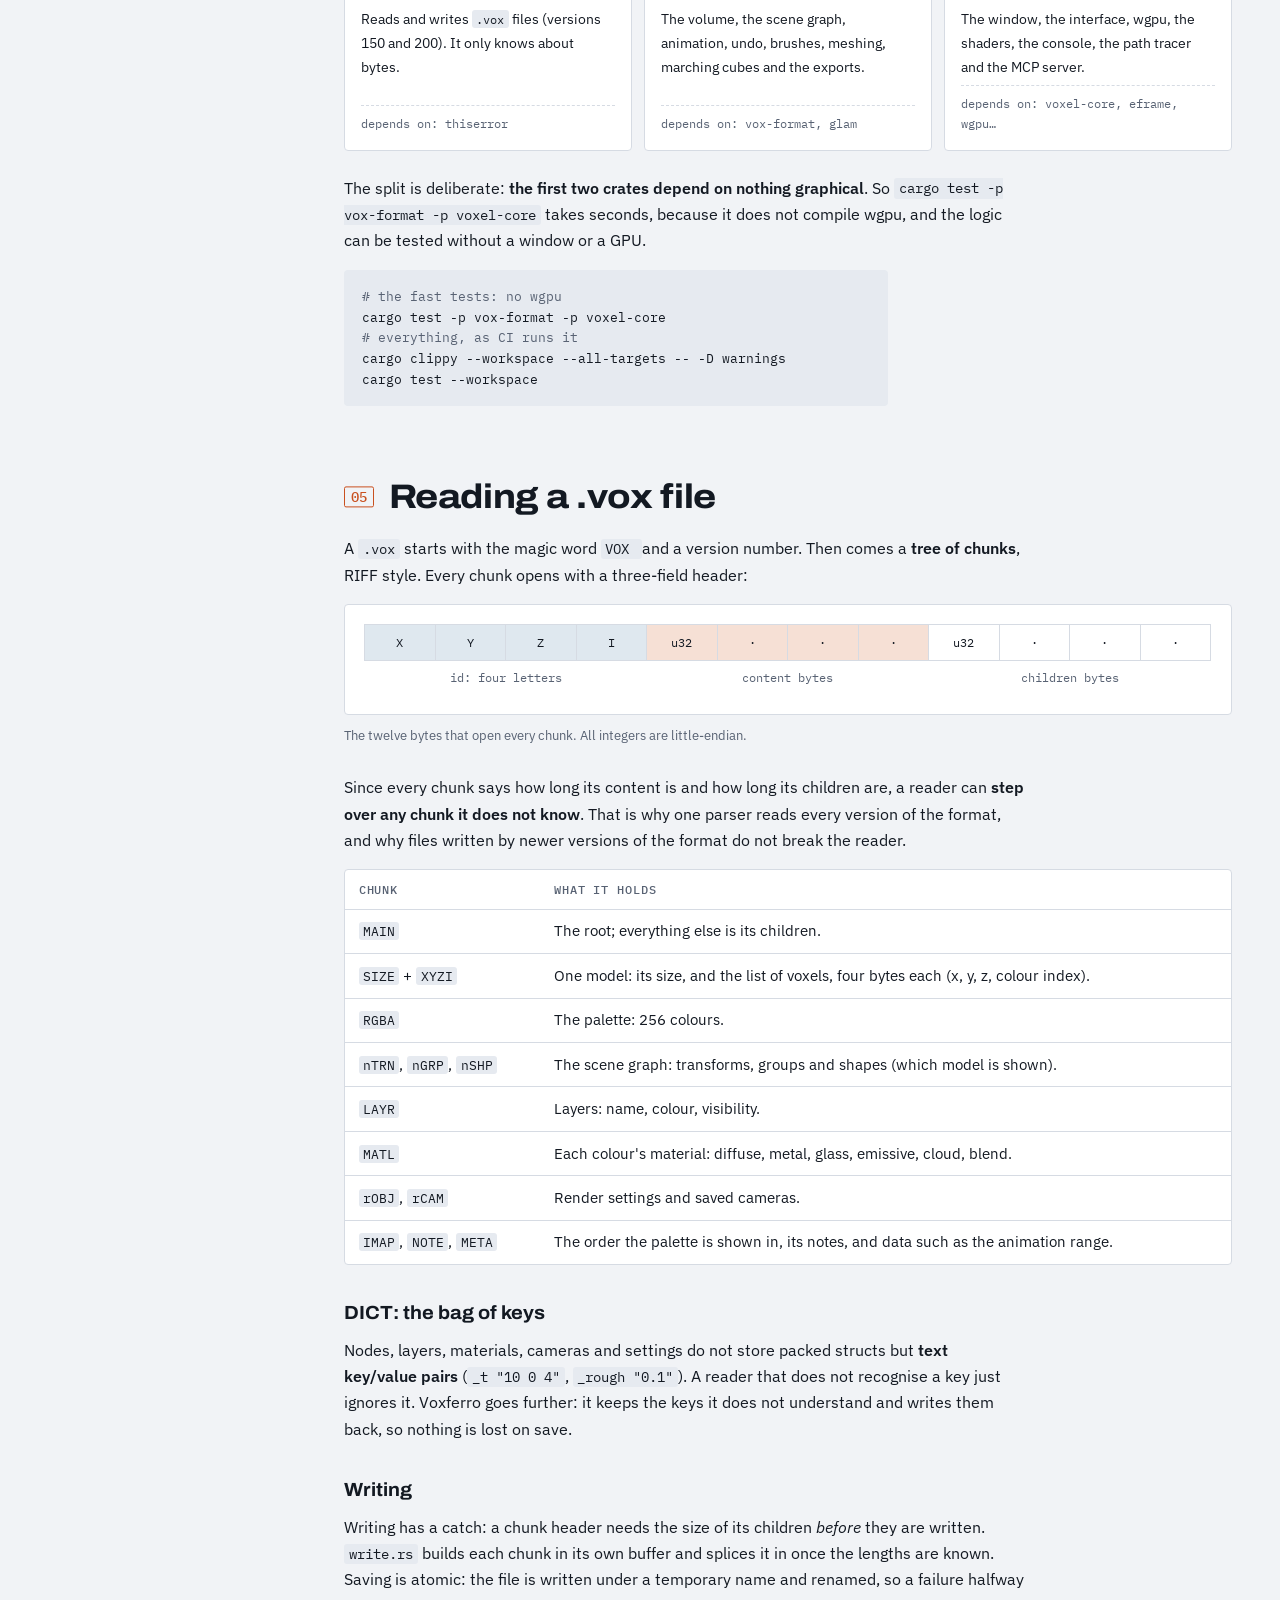
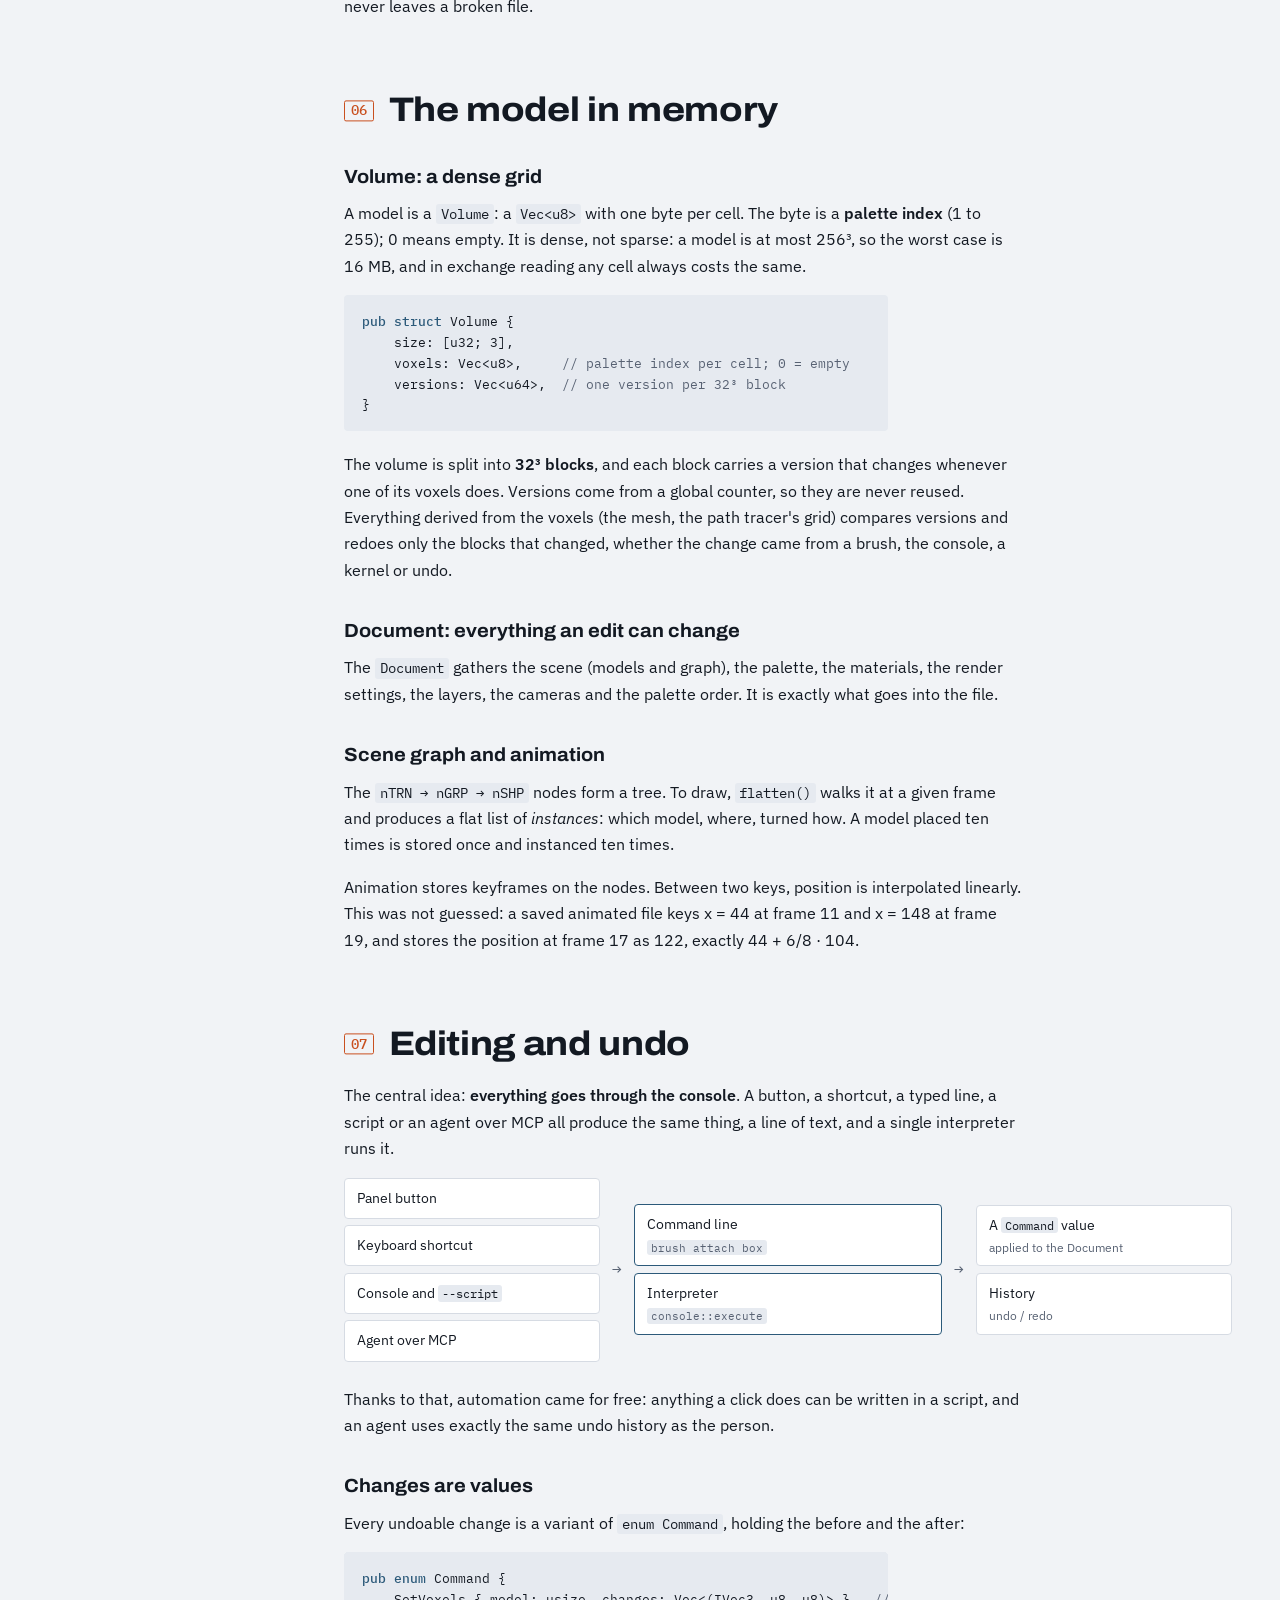
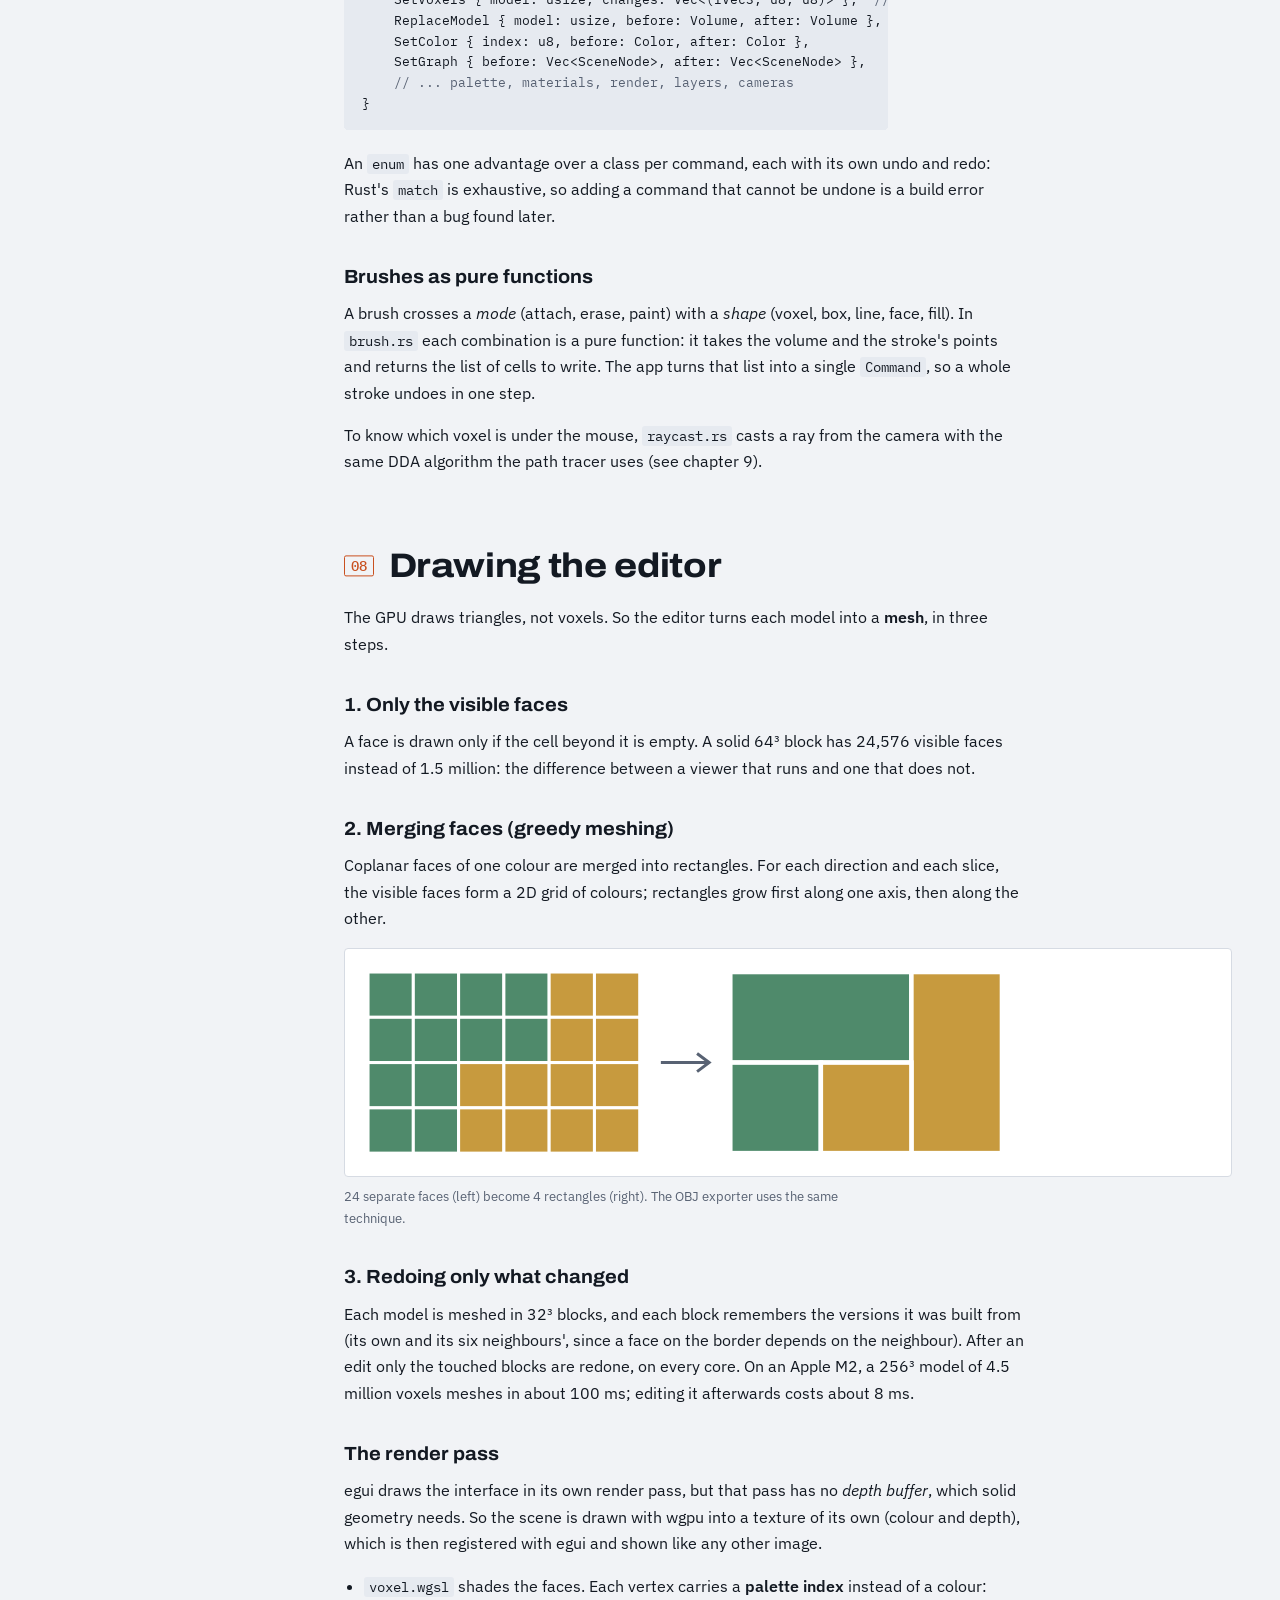
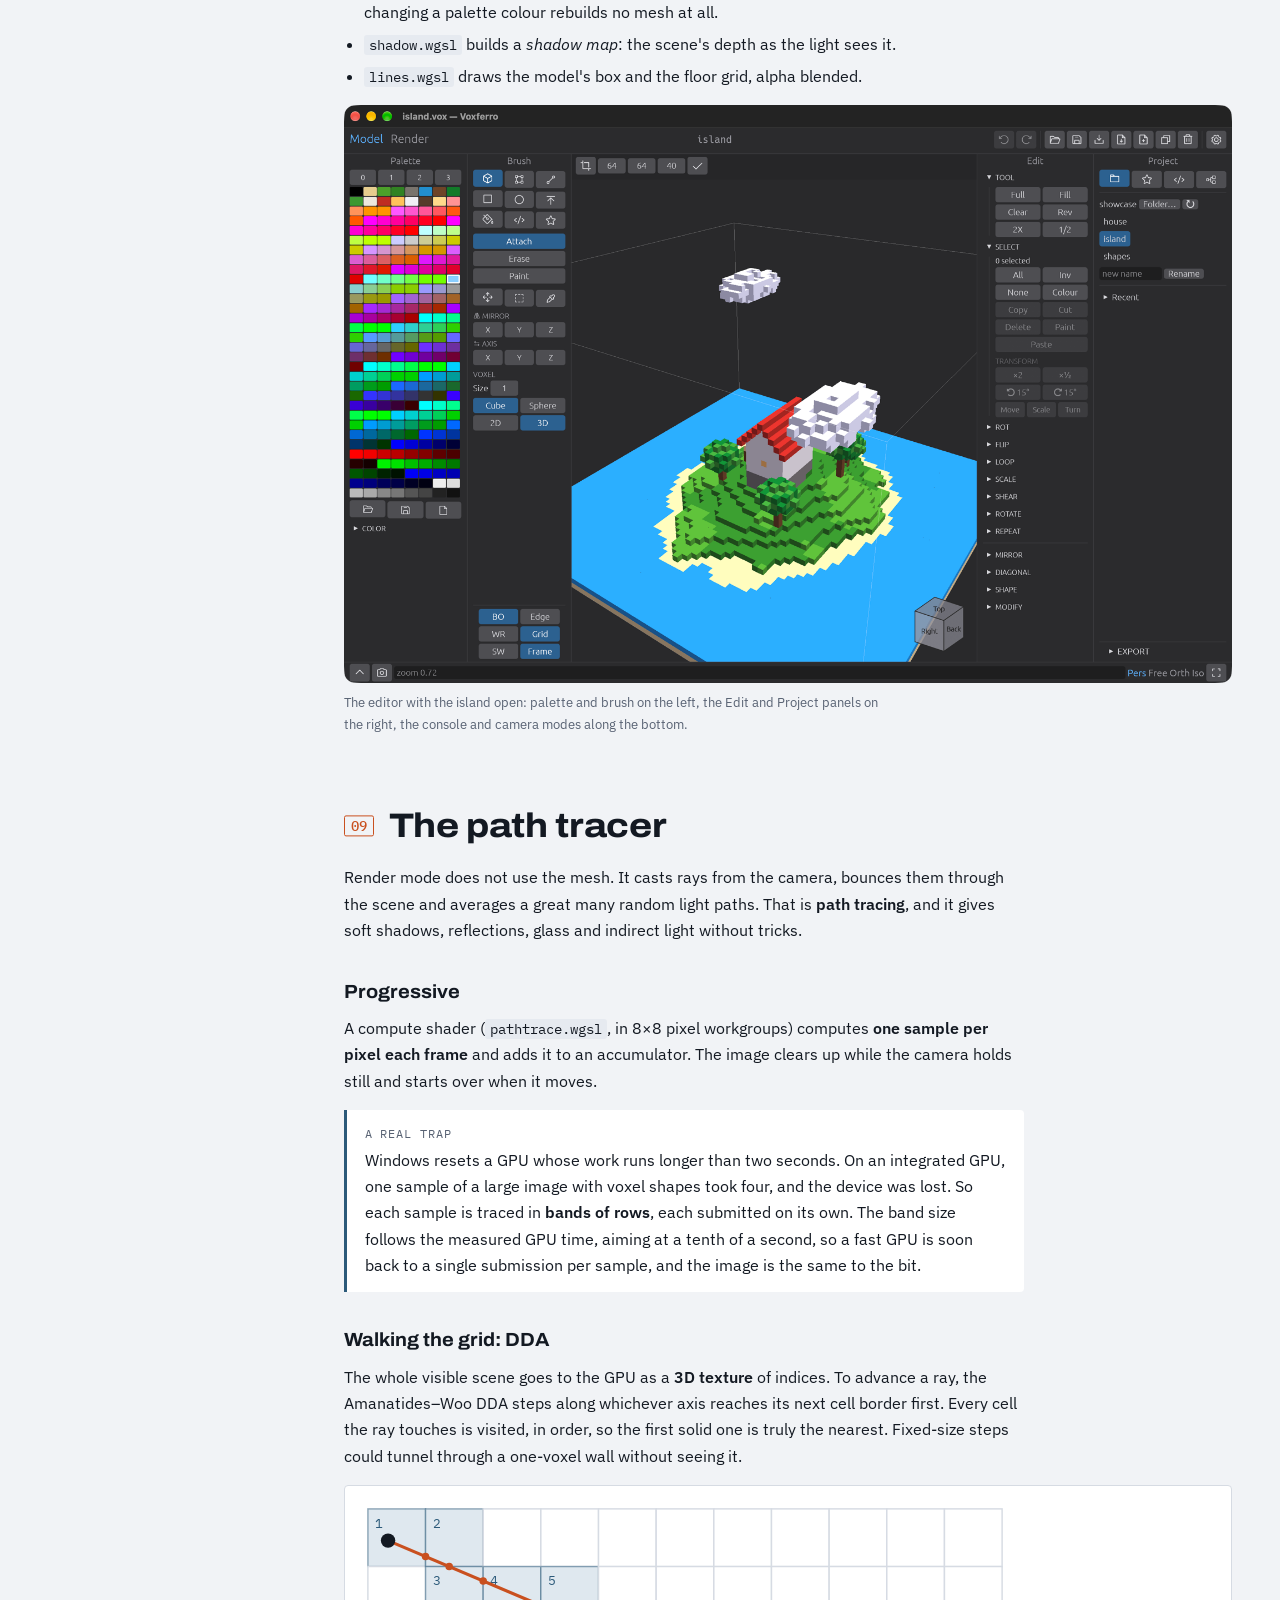
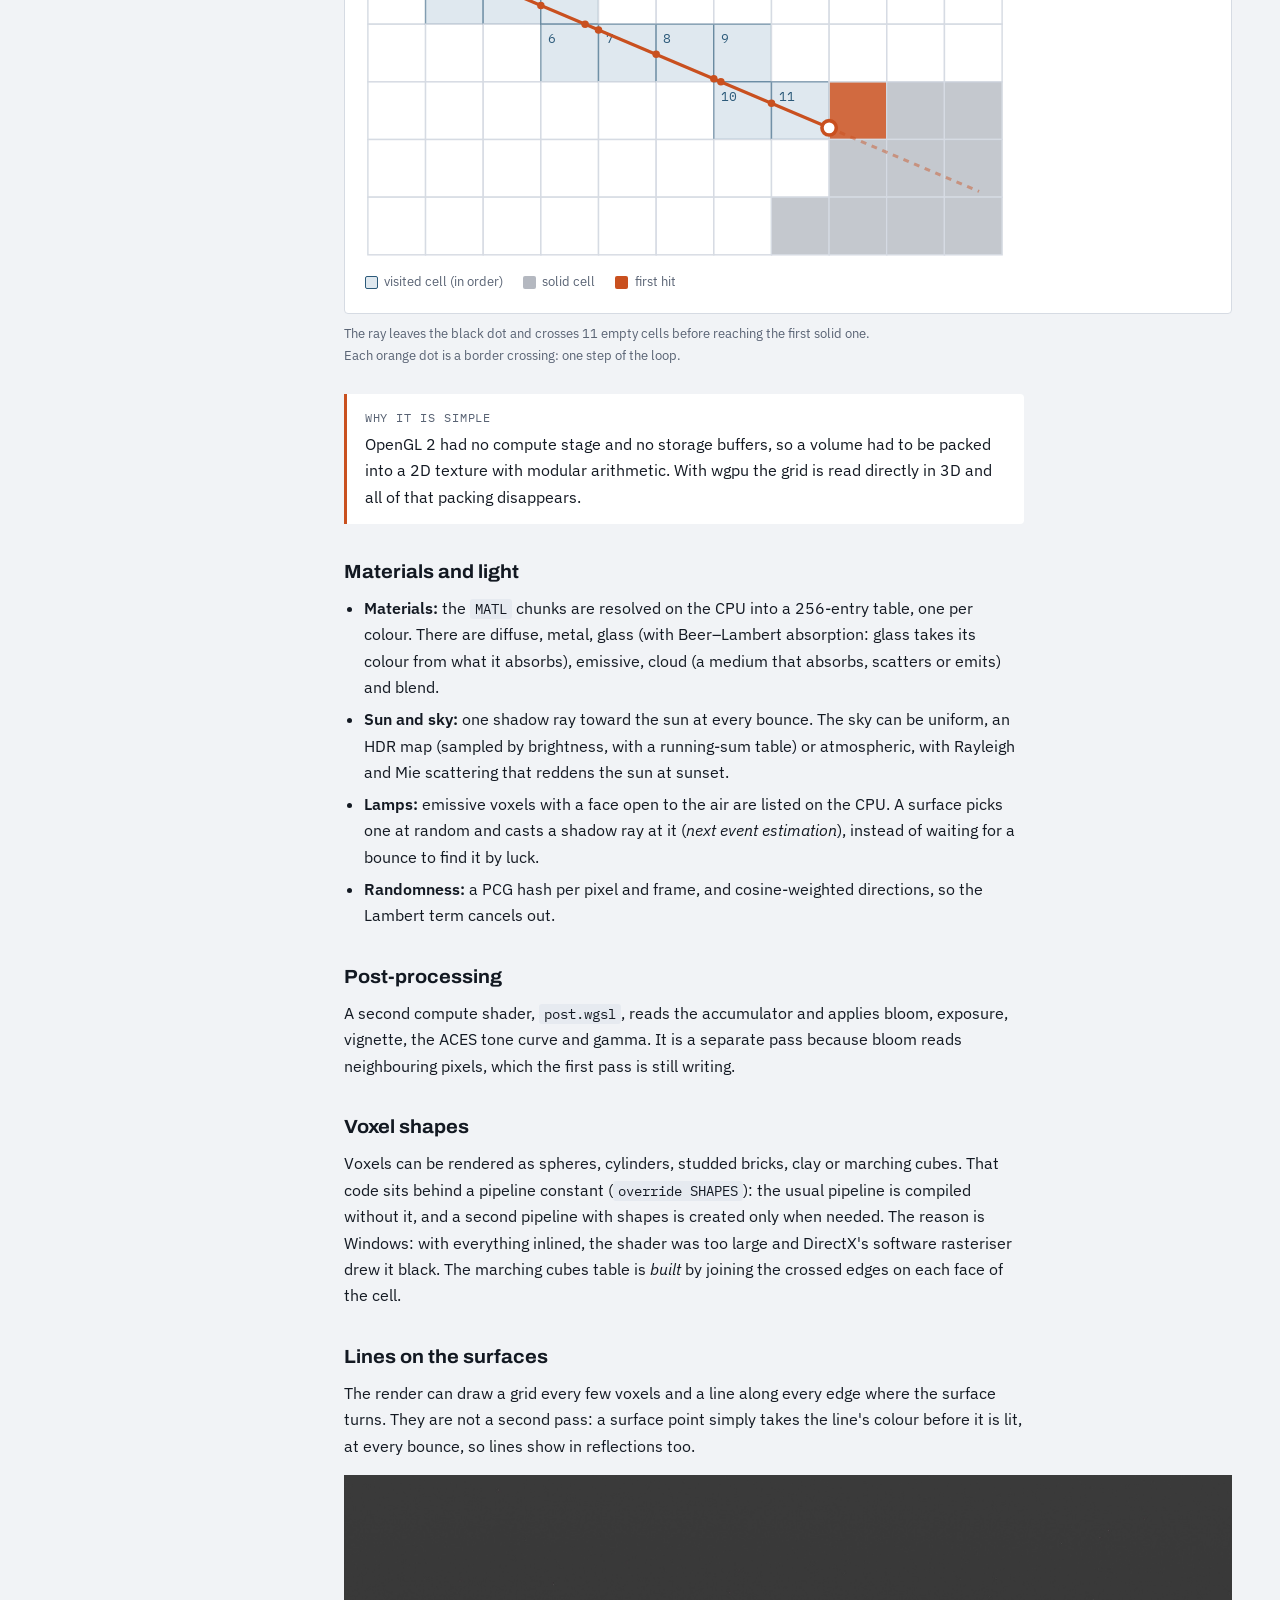
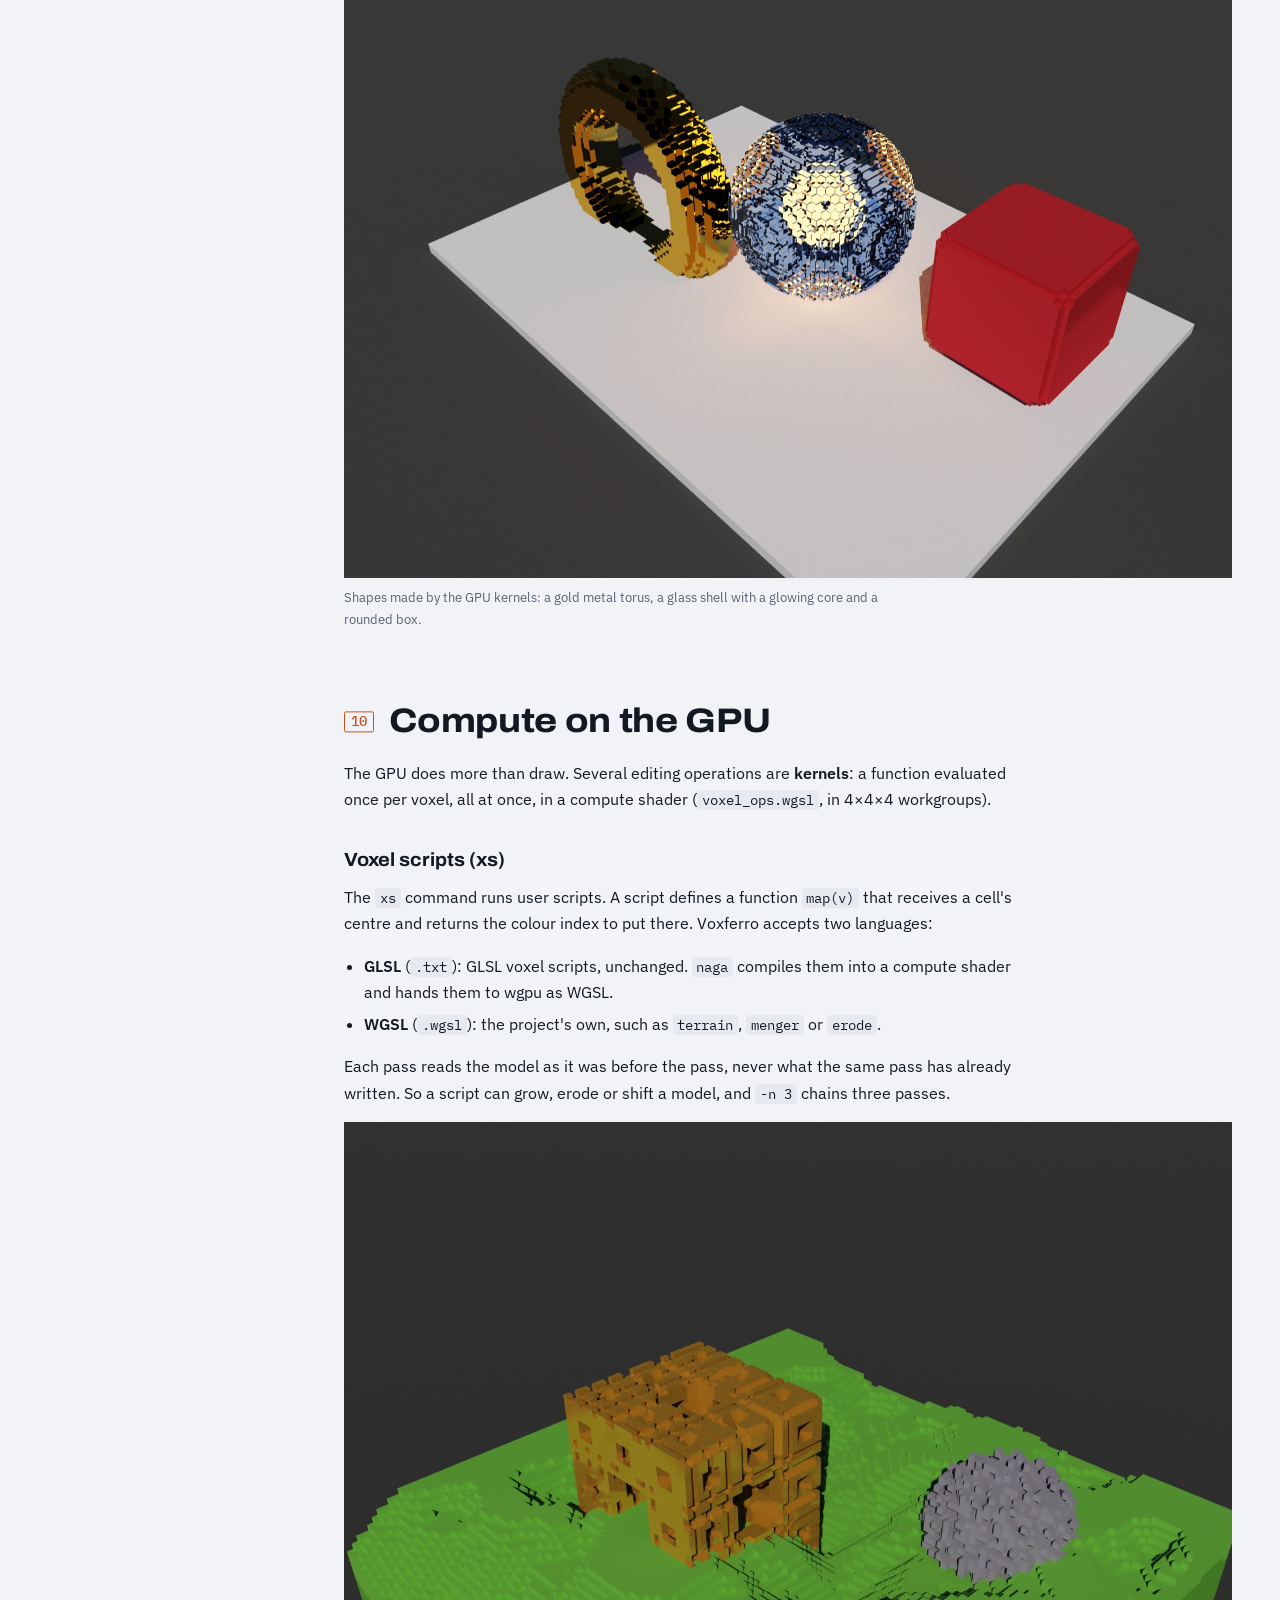
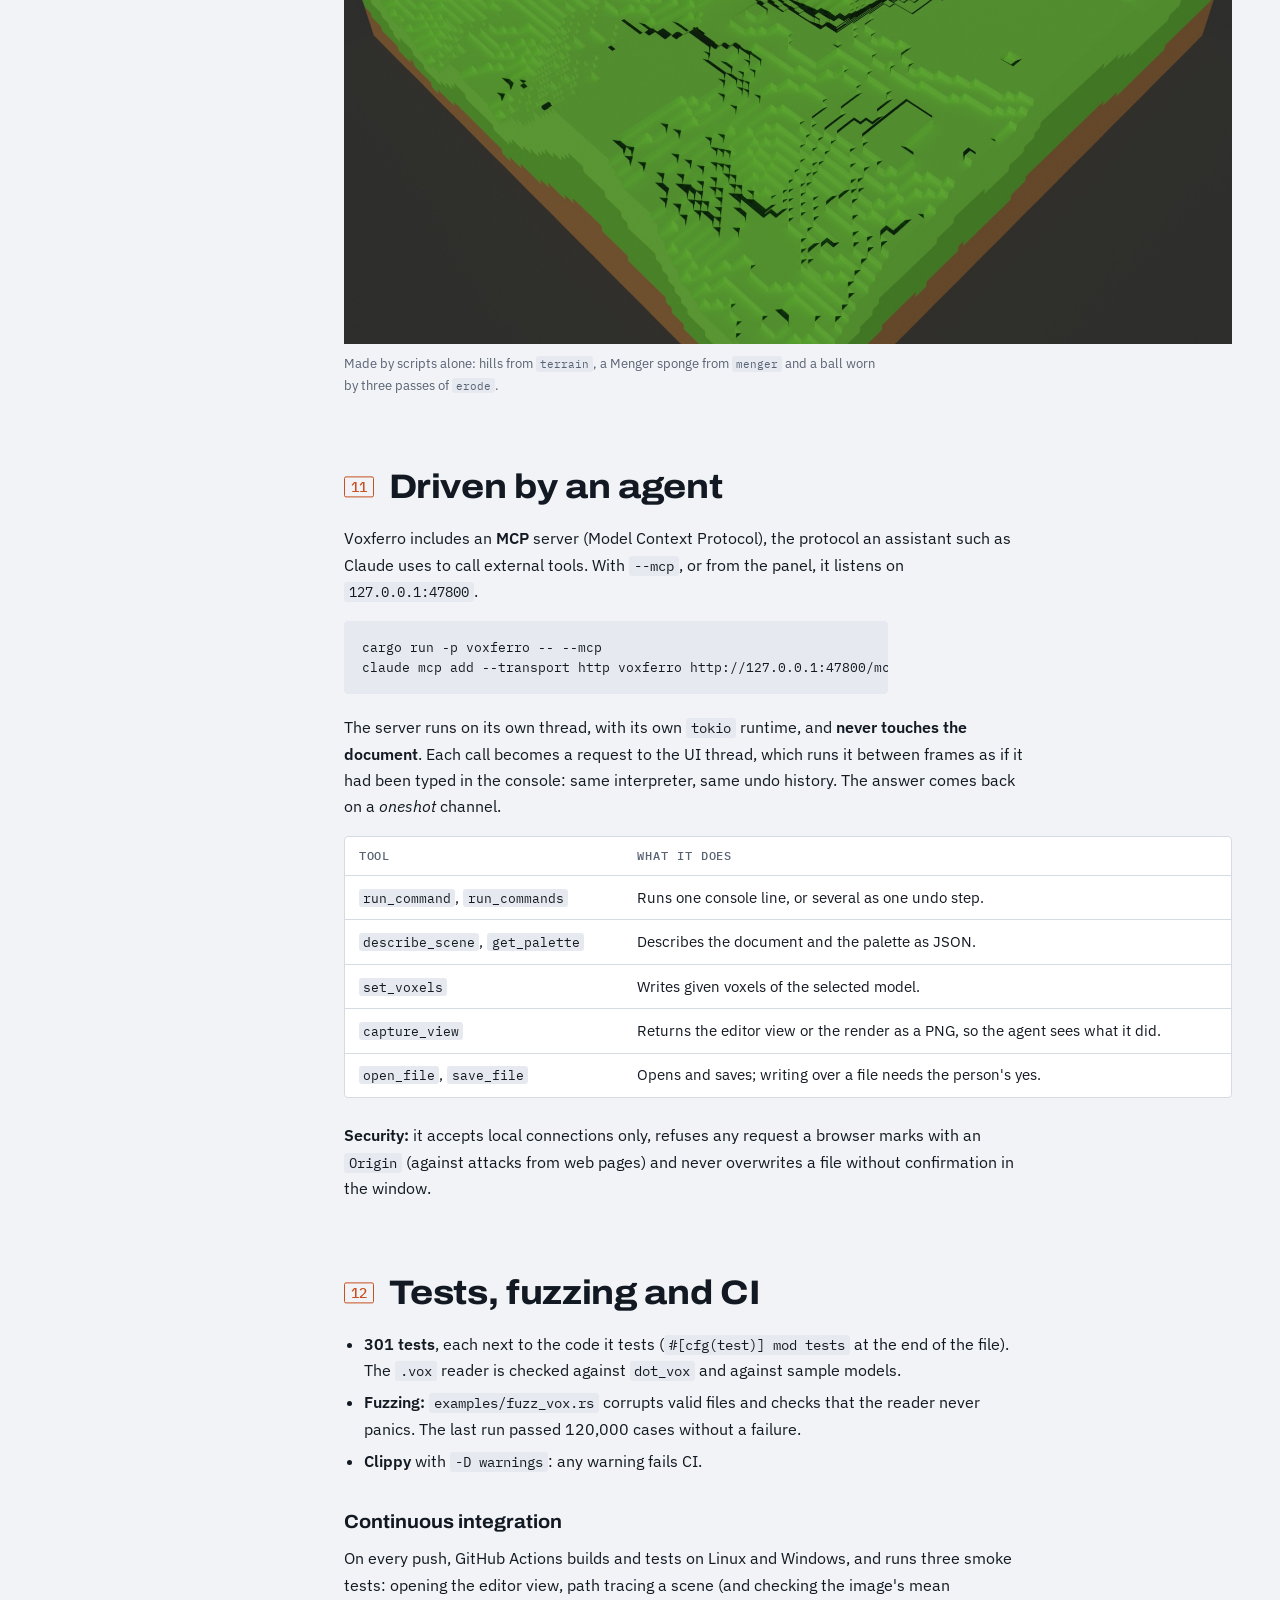
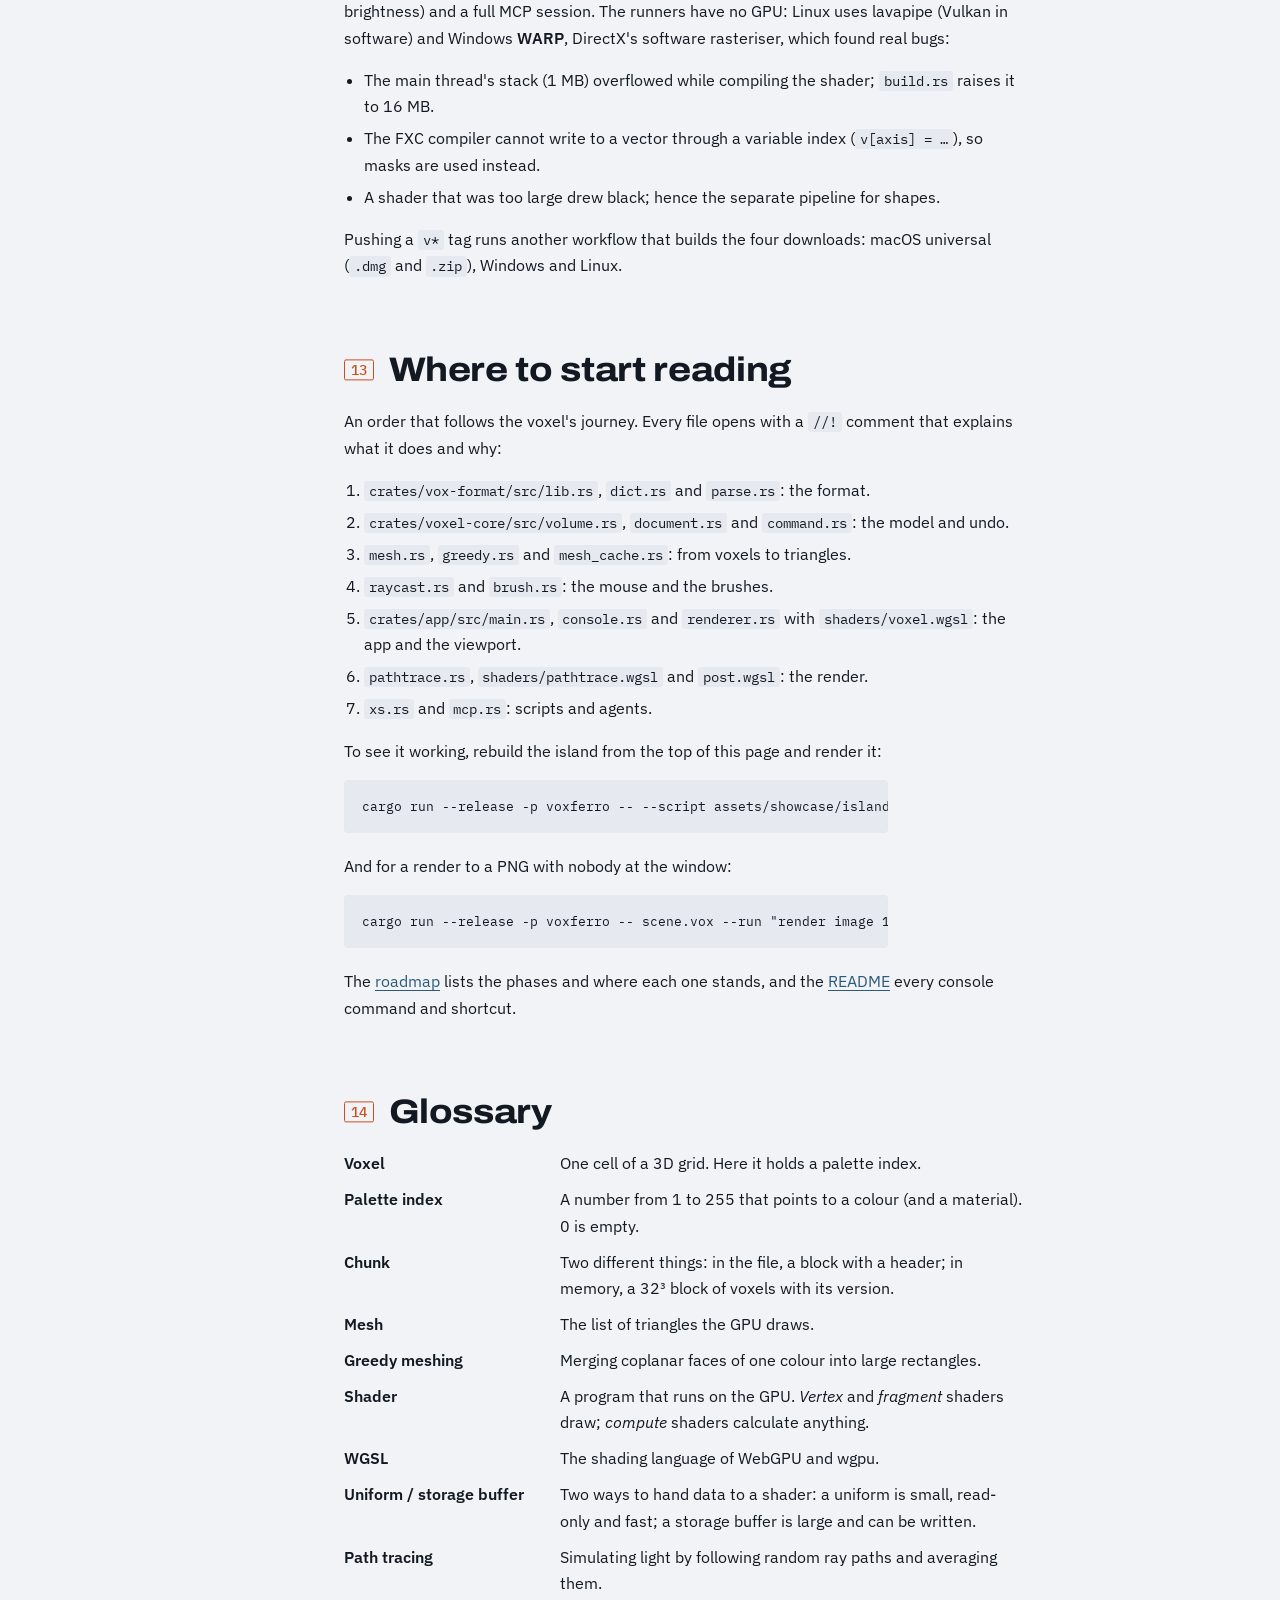
==== commit 0185c657: "The guide as a website, in English and Spanish - docs/es/index.html: the guide in Spanish, with a la" ====
--- a/docs/index.html
+++ b/docs/index.html
@@ -6,6 +6,8 @@
 <title>Voxferro Guide</title>
 <meta name="description" content="How Voxferro, a voxel editor in Rust, works inside: from the bytes of a .vox file to the pixels of the path traced render.">
 <link rel="icon" href="images/icon.png">
+<link rel="alternate" hreflang="en" href="https://0xshellcode.github.io/voxferro/">
+<link rel="alternate" hreflang="es" href="https://0xshellcode.github.io/voxferro/es/">
 <link rel="preconnect" href="https://fonts.googleapis.com"><link rel="preconnect" href="https://fonts.gstatic.com" crossorigin><link rel="stylesheet" href="https://fonts.googleapis.com/css2?family=Archivo:wdth,wght@62..125,400..900&family=IBM+Plex+Mono:wght@400;500&family=IBM+Plex+Sans:ital,wght@0,400;0,500;0,600;1,400&display=swap">
 <link rel="stylesheet" href="style.css">
 </head>
@@ -13,14 +15,15 @@
 <header class="hero">
   <div class="wrap">
     <div>
-      <p class="eyebrow">Documentation · v0.1.7 · Rust + wgpu</p>
+      <p class="eyebrow">Documentation · v0.1.7 · Rust + wgpu <span class="lang"><a href="es/" hreflang="es" lang="es">Español</a></span></p>
       <h1>Voxferro<svg class="cube" viewBox="0 0 40 40" aria-hidden="true"><path d="M20 2 L37 11 L20 20 L3 11 Z" style="fill:var(--iron-soft);stroke:var(--iron);stroke-width:2"/><path d="M3 11 L20 20 L20 38 L3 29 Z" style="fill:var(--iron)"/><path d="M37 11 L20 20 L20 38 L37 29 Z" style="fill:var(--ember)"/></svg></h1>
       <p class="lede">A voxel editor written in Rust, native on macOS, Windows and Linux, that reads and writes <code>.vox</code> files. This guide explains how it works inside: from the bytes of a file to the pixels of the render.</p>
+      <p class="links"><a href="https://github.com/0xshellcode/voxferro">Source code on GitHub</a> · <a href="https://github.com/0xshellcode/voxferro#readme">README</a> · <a href="https://github.com/0xshellcode/voxferro/blob/master/ROADMAP.md">Roadmap</a></p>
       <dl class="facts">
         <div><dt>crates</dt><dd>3</dd></div>
-        <div><dt>lines of Rust and WGSL</dt><dd>~32,000</dd></div>
-        <div><dt>tests</dt><dd>286</dd></div>
-        <div><dt>WGSL shaders</dt><dd>6</dd></div>
+        <div><dt>lines of Rust and WGSL</dt><dd>~34,500</dd></div>
+        <div><dt>tests</dt><dd>301</dd></div>
+        <div><dt>WGSL shaders</dt><dd>7</dd></div>
       </dl>
     </div>
     <figure>
@@ -91,7 +94,7 @@
         <thead><tr><th>Piece</th><th>For</th><th>Why this one</th></tr></thead>
         <tbody>
           <tr><td><code>eframe</code> / <code>egui</code> 0.36</td><td>Window, event loop and interface</td><td>An <em>immediate mode</em> UI: the whole interface is described again every frame, with no widget tree to keep in sync. It brings wgpu by default.</td></tr>
-          <tr><td><code>wgpu</code> 30</td><td>All the graphics</td><td>One API that becomes Metal on the Mac, DirectX 12 on Windows and Vulkan on Linux. On Apple silicon it emits native Metal, never touching OpenGL.</td></tr>
+          <tr><td><code>wgpu</code> 30</td><td>All the graphics</td><td>One API that becomes Metal on the Mac and Vulkan on Linux and Windows (DirectX 12 where a Windows machine has no Vulkan driver). On Apple silicon it emits native Metal, never touching OpenGL.</td></tr>
           <tr><td>WGSL</td><td>Shaders: viewport, shadows, path tracer, post-processing, kernels</td><td>wgpu's own language; <code>naga</code> translates it for each platform (MSL, HLSL, SPIR-V).</td></tr>
           <tr><td><code>naga</code> 30</td><td>Voxel scripts</td><td>Compiles GLSL voxel scripts to WGSL, and reports errors with line numbers before the GPU sees them.</td></tr>
           <tr><td><code>glam</code> 0.34</td><td>Vectors, matrices, quaternions</td><td>SIMD, and the ecosystem standard.</td></tr>
@@ -243,6 +246,10 @@
       <p>Render mode does not use the mesh. It casts rays from the camera, bounces them through the scene and averages a great many random light paths. That is <strong>path tracing</strong>, and it gives soft shadows, reflections, glass and indirect light without tricks.</p>
       <h3>Progressive</h3>
       <p>A compute shader (<code>pathtrace.wgsl</code>, in 8×8 pixel workgroups) computes <strong>one sample per pixel each frame</strong> and adds it to an accumulator. The image clears up while the camera holds still and starts over when it moves.</p>
+      <div class="note">
+        <span class="tag">A real trap</span>
+        <p>Windows resets a GPU whose work runs longer than two seconds. On an integrated GPU, one sample of a large image with voxel shapes took four, and the device was lost. So each sample is traced in <strong>bands of rows</strong>, each submitted on its own. The band size follows the measured GPU time, aiming at a tenth of a second, so a fast GPU is soon back to a single submission per sample, and the image is the same to the bit.</p>
+      </div>
       <h3>Walking the grid: DDA</h3>
       <p>The whole visible scene goes to the GPU as a <strong>3D texture</strong> of indices. To advance a ray, the Amanatides–Woo DDA steps along whichever axis reaches its next cell border first. Every cell the ray touches is visited, in order, so the first solid one is truly the nearest. Fixed-size steps could tunnel through a one-voxel wall without seeing it.</p>
       <figure class="fig wide">
@@ -266,6 +273,8 @@
       <p>A second compute shader, <code>post.wgsl</code>, reads the accumulator and applies bloom, exposure, vignette, the ACES tone curve and gamma. It is a separate pass because bloom reads neighbouring pixels, which the first pass is still writing.</p>
       <h3>Voxel shapes</h3>
       <p>Voxels can be rendered as spheres, cylinders, studded bricks, clay or marching cubes. That code sits behind a pipeline constant (<code>override SHAPES</code>): the usual pipeline is compiled without it, and a second pipeline with shapes is created only when needed. The reason is Windows: with everything inlined, the shader was too large and DirectX's software rasteriser drew it black. The marching cubes table is <em>built</em> by joining the crossed edges on each face of the cell.</p>
+      <h3>Lines on the surfaces</h3>
+      <p>The render can draw a grid every few voxels and a line along every edge where the surface turns. They are not a second pass: a surface point simply takes the line's colour before it is lit, at every bounce, so lines show in reflections too.</p>
       <figure class="fig wide">
         <img src="images/shapes.jpg" alt="A gold metal torus, a glass sphere with a glowing core and a rounded box" width="1600" height="1266" loading="lazy">
         <figcaption>Shapes made by the GPU kernels: a gold metal torus, a glass shell with a glowing core and a rounded box.</figcaption>
@@ -315,7 +324,7 @@
         <li><strong>Clippy</strong> with <code>-D warnings</code>: any warning fails CI.</li>
       </ul>
       <h3>Continuous integration</h3>
-      <p>On every push, GitHub Actions builds and tests on Linux and Windows, and runs three smoke tests: opening the editor view, path tracing a scene (and checking the image's mean brightness) and a full MCP session. On Windows the GPU is <strong>WARP</strong>, DirectX's software rasteriser, which found real bugs:</p>
+      <p>On every push, GitHub Actions builds and tests on Linux and Windows, and runs three smoke tests: opening the editor view, path tracing a scene (and checking the image's mean brightness) and a full MCP session. The runners have no GPU: Linux uses lavapipe (Vulkan in software) and Windows <strong>WARP</strong>, DirectX's software rasteriser, which found real bugs:</p>
       <ul>
         <li>The main thread's stack (1 MB) overflowed while compiling the shader; <code>build.rs</code> raises it to 16 MB.</li>
         <li>The FXC compiler cannot write to a vector through a variable index (<code>v[axis] = …</code>), so masks are used instead.</li>
@@ -340,7 +349,7 @@
       <pre><code>cargo run --release -p voxferro -- --script assets/showcase/island.cmds --render-mode</code></pre>
       <p>And for a render to a PNG with nobody at the window:</p>
       <pre><code>cargo run --release -p voxferro -- scene.vox --run "render image 1920 1080 256 out.png"</code></pre>
-      <p><a href="../ROADMAP.md"><code>ROADMAP.md</code></a> lists the phases and where each one stands.</p>
+      <p>The <a href="https://github.com/0xshellcode/voxferro/blob/master/ROADMAP.md">roadmap</a> lists the phases and where each one stands, and the <a href="https://github.com/0xshellcode/voxferro#readme">README</a> every console command and shortcut.</p>
     </section>
 
     <section id="glossary">
@@ -370,7 +379,7 @@
 
 <footer>
   <div class="wrap">
-    <span>Voxferro · MIT or Apache 2.0</span>
+    <span>Voxferro · MIT or Apache 2.0 · <a href="https://github.com/0xshellcode/voxferro">GitHub</a></span>
     <span>A voxel editor for <code>.vox</code> files.</span>
   </div>
 </footer>
--- a/docs/style.css
+++ b/docs/style.css
@@ -111,6 +111,10 @@
 }
 .hero h1 .cube { display: inline-block; width: 0.42em; height: 0.42em; margin-left: 0.08em; vertical-align: 0.1em; }
 .lede { font-size: var(--step-1); line-height: 1.55; max-width: 34rem; margin: 1.25rem 0 1.75rem; }
+.links { margin: -0.75rem 0 1.75rem; font-size: 0.95rem; color: var(--muted); }
+.links a { font-weight: 500; }
+.eyebrow .lang { margin-left: 0.75rem; text-transform: none; letter-spacing: 0; font-family: var(--font-body, inherit); }
+.eyebrow .lang a { font-weight: 600; }
 .facts {
   display: grid;
   grid-template-columns: repeat(4, minmax(0, auto));
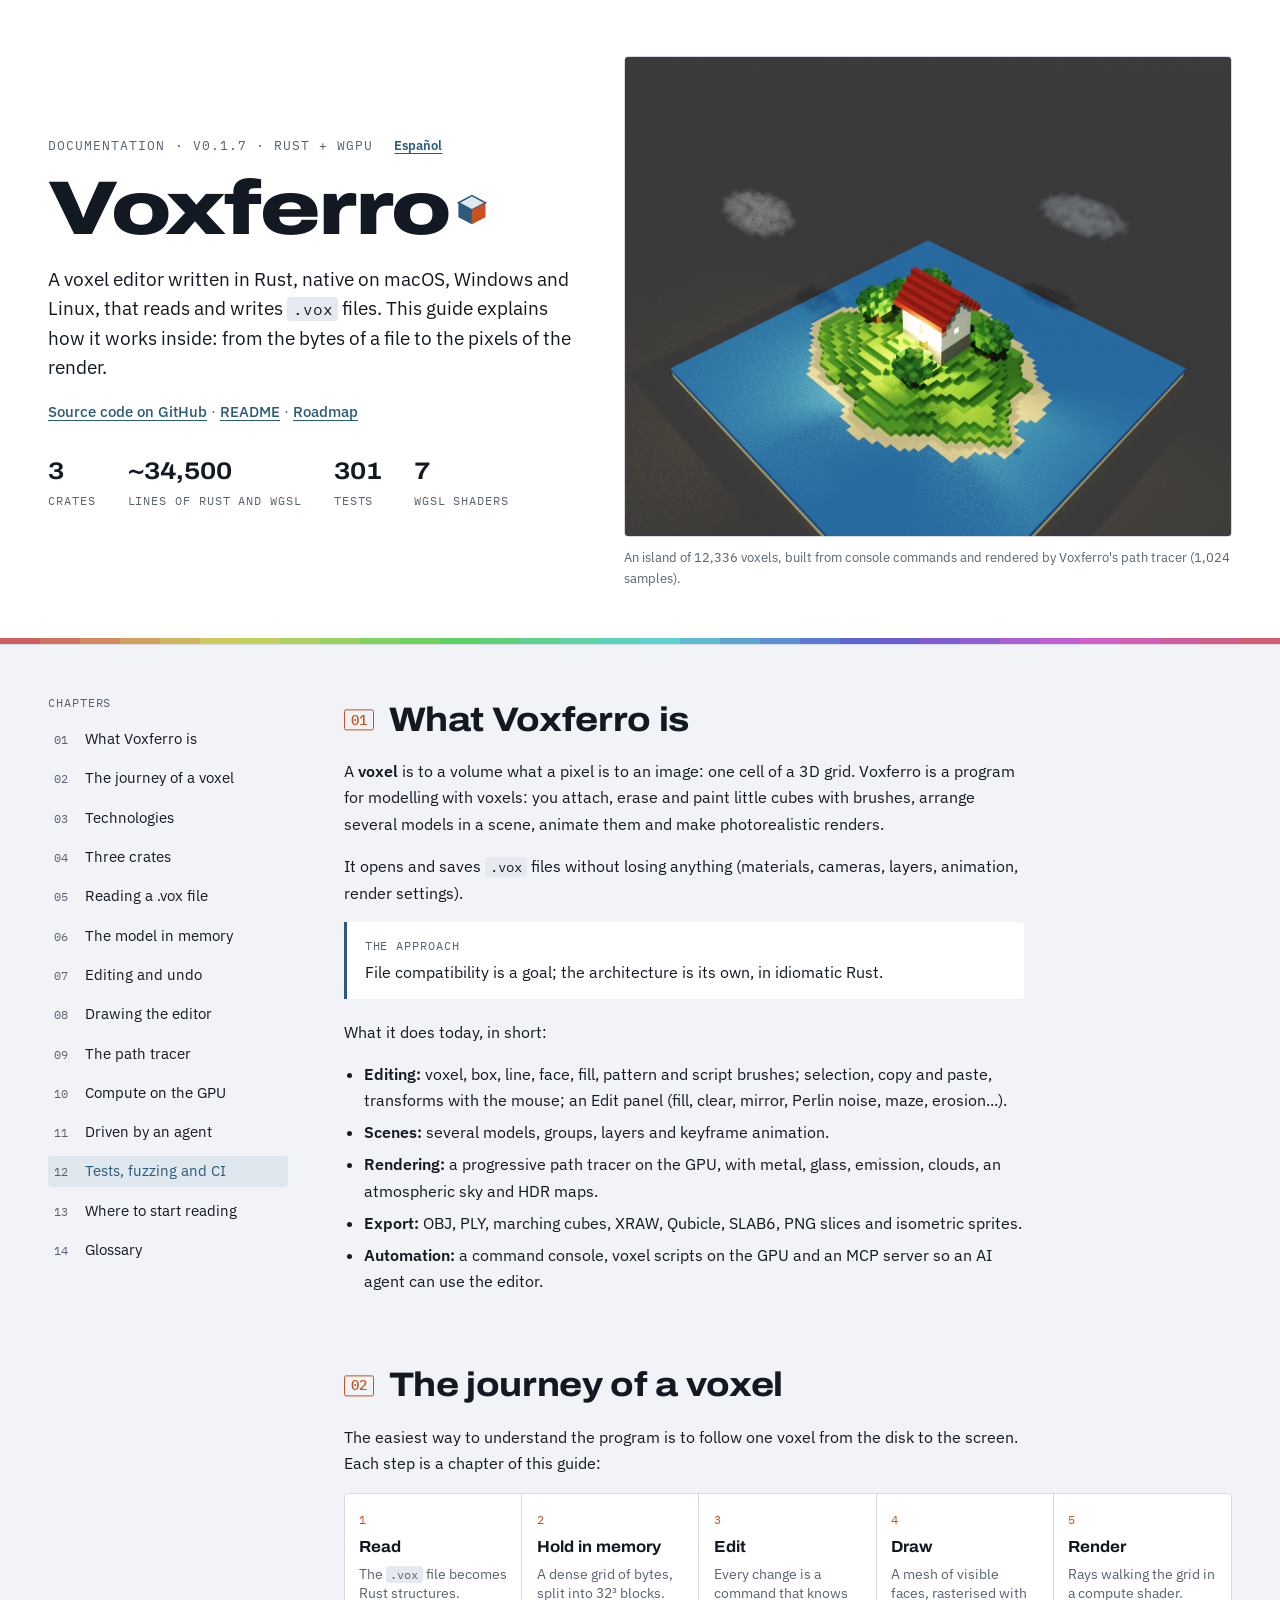
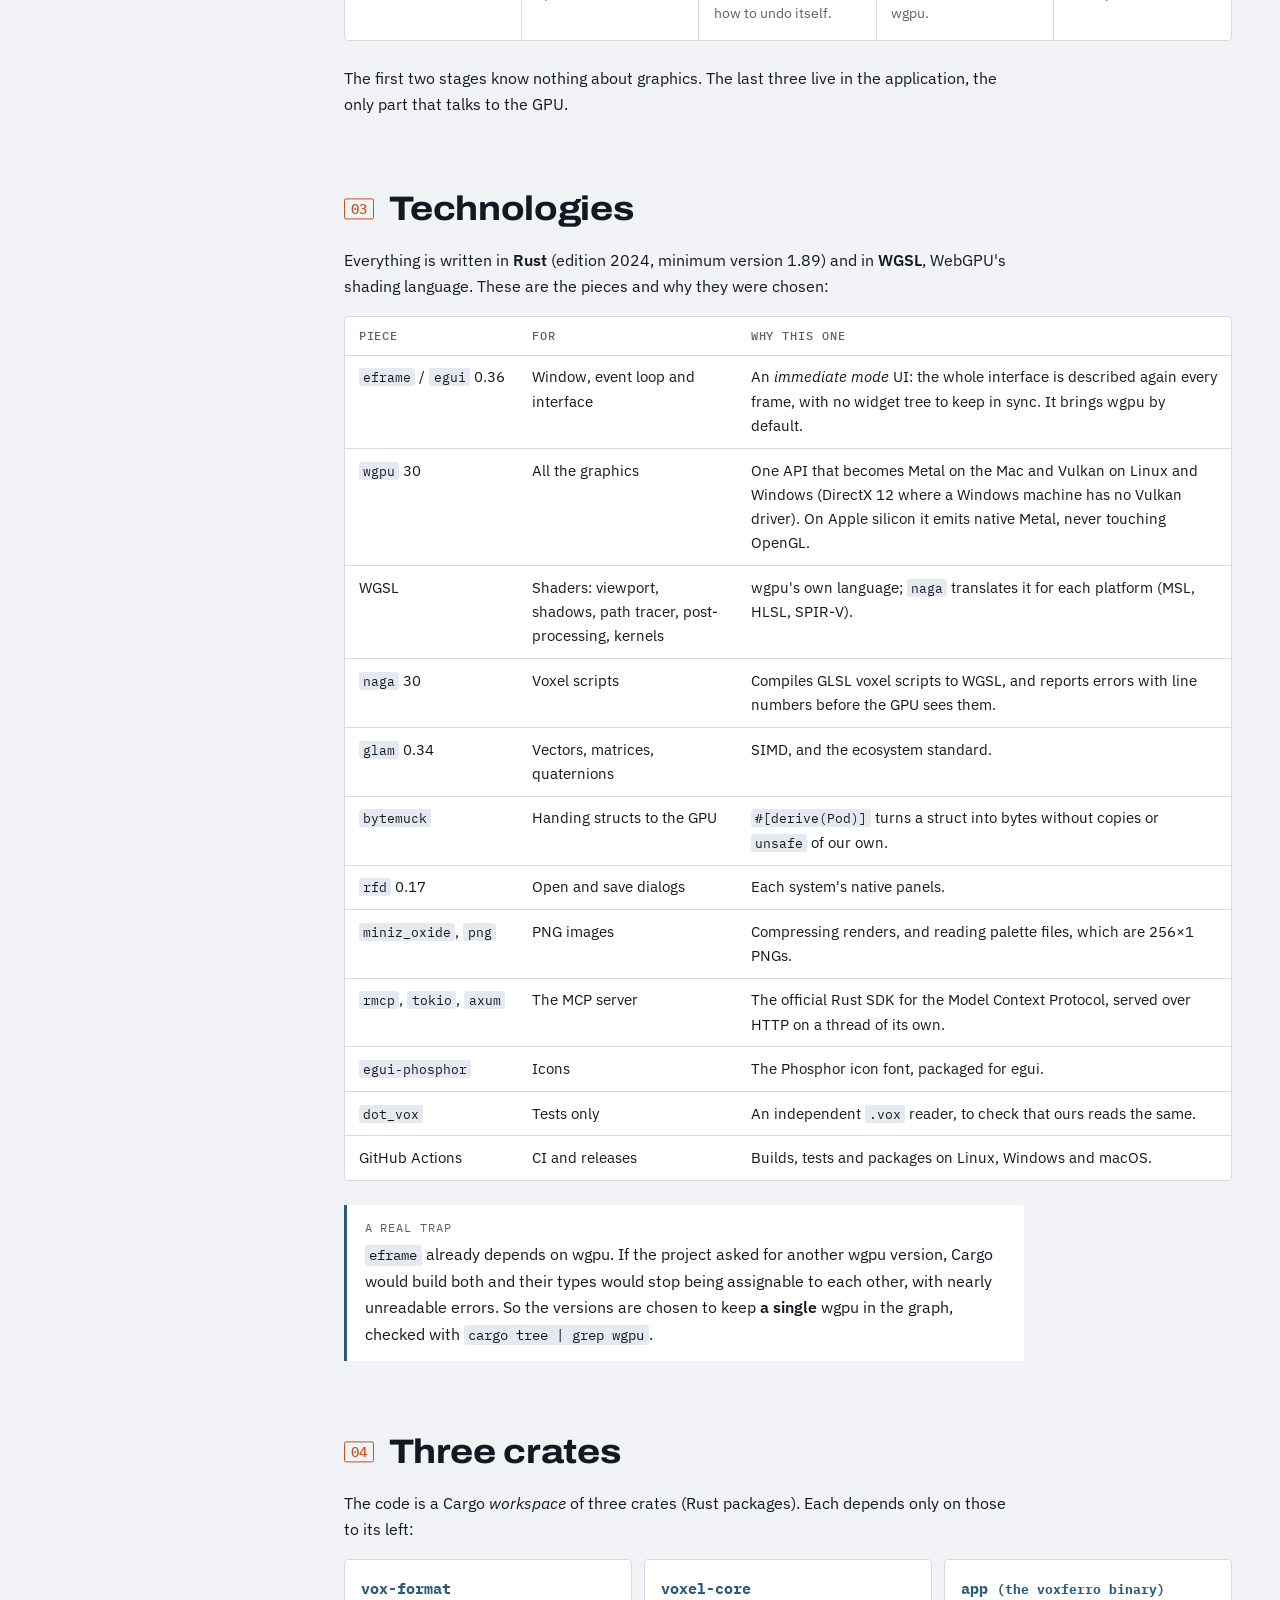
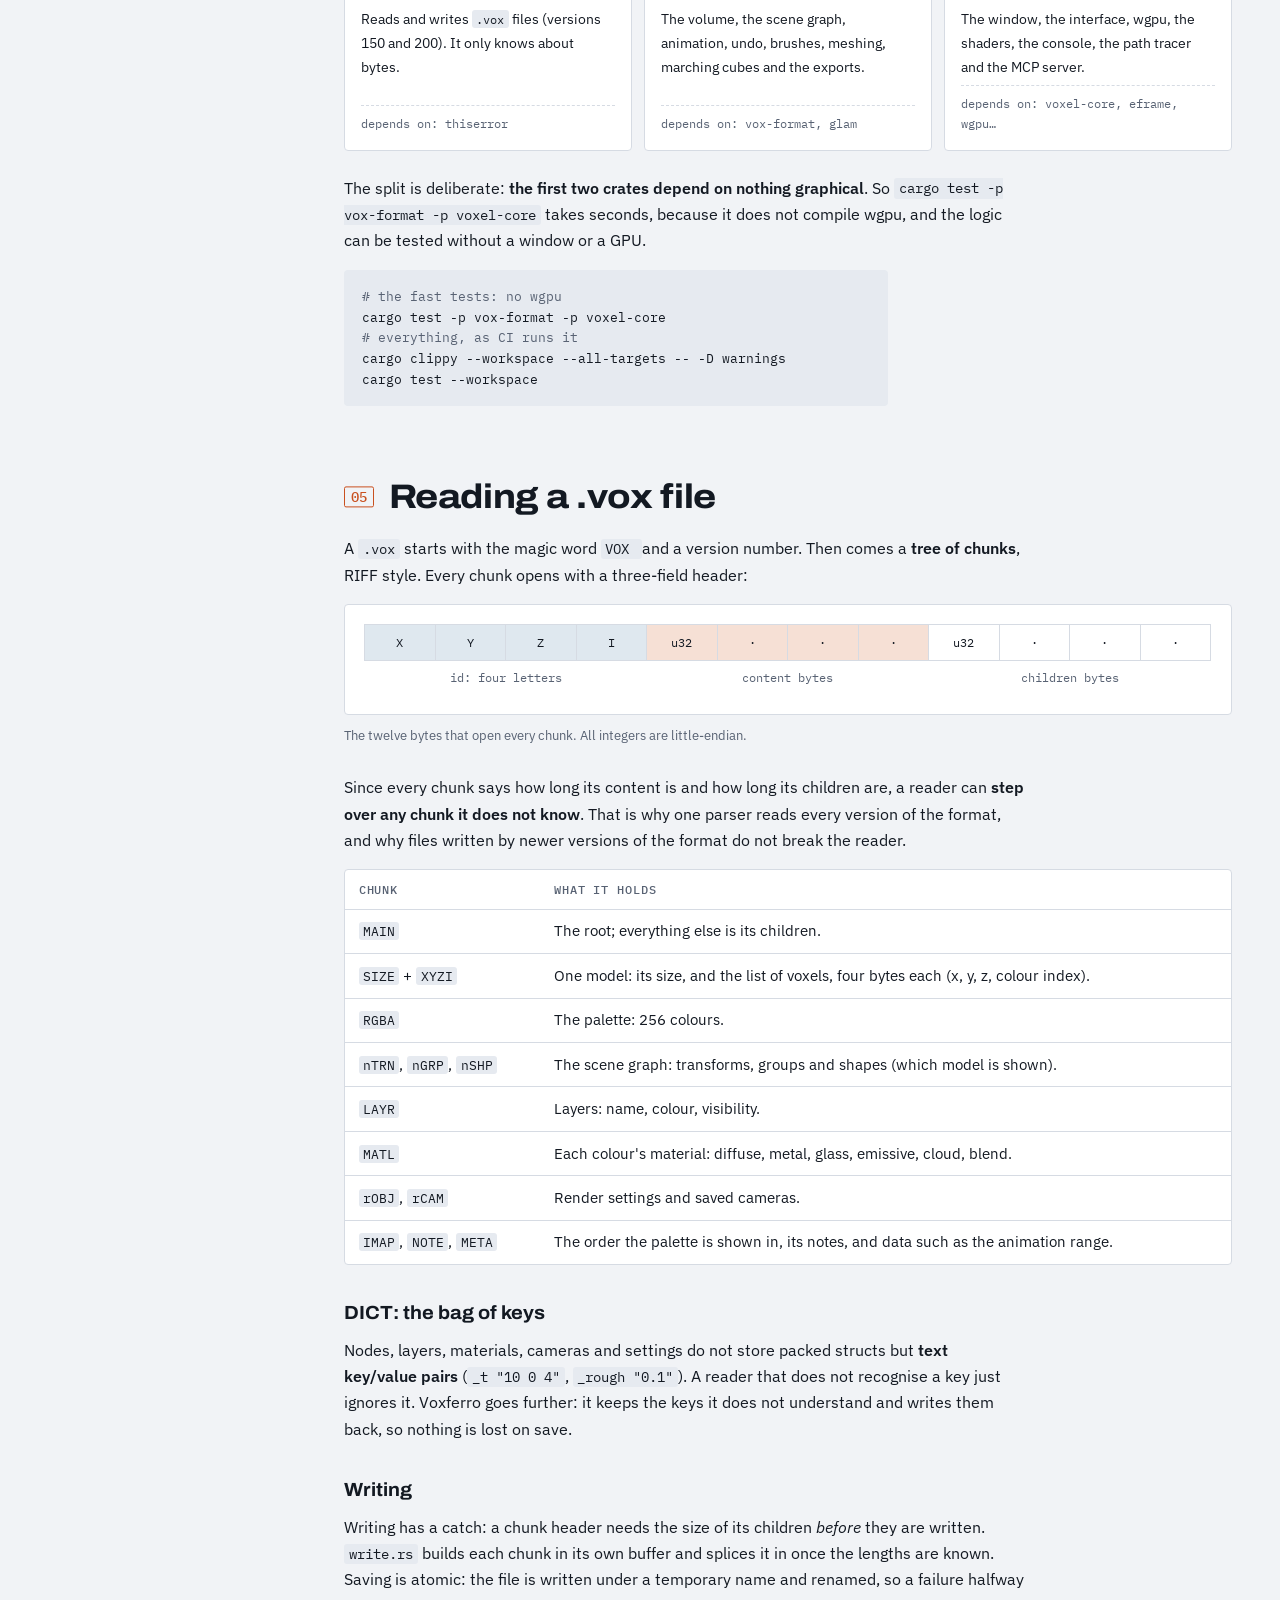
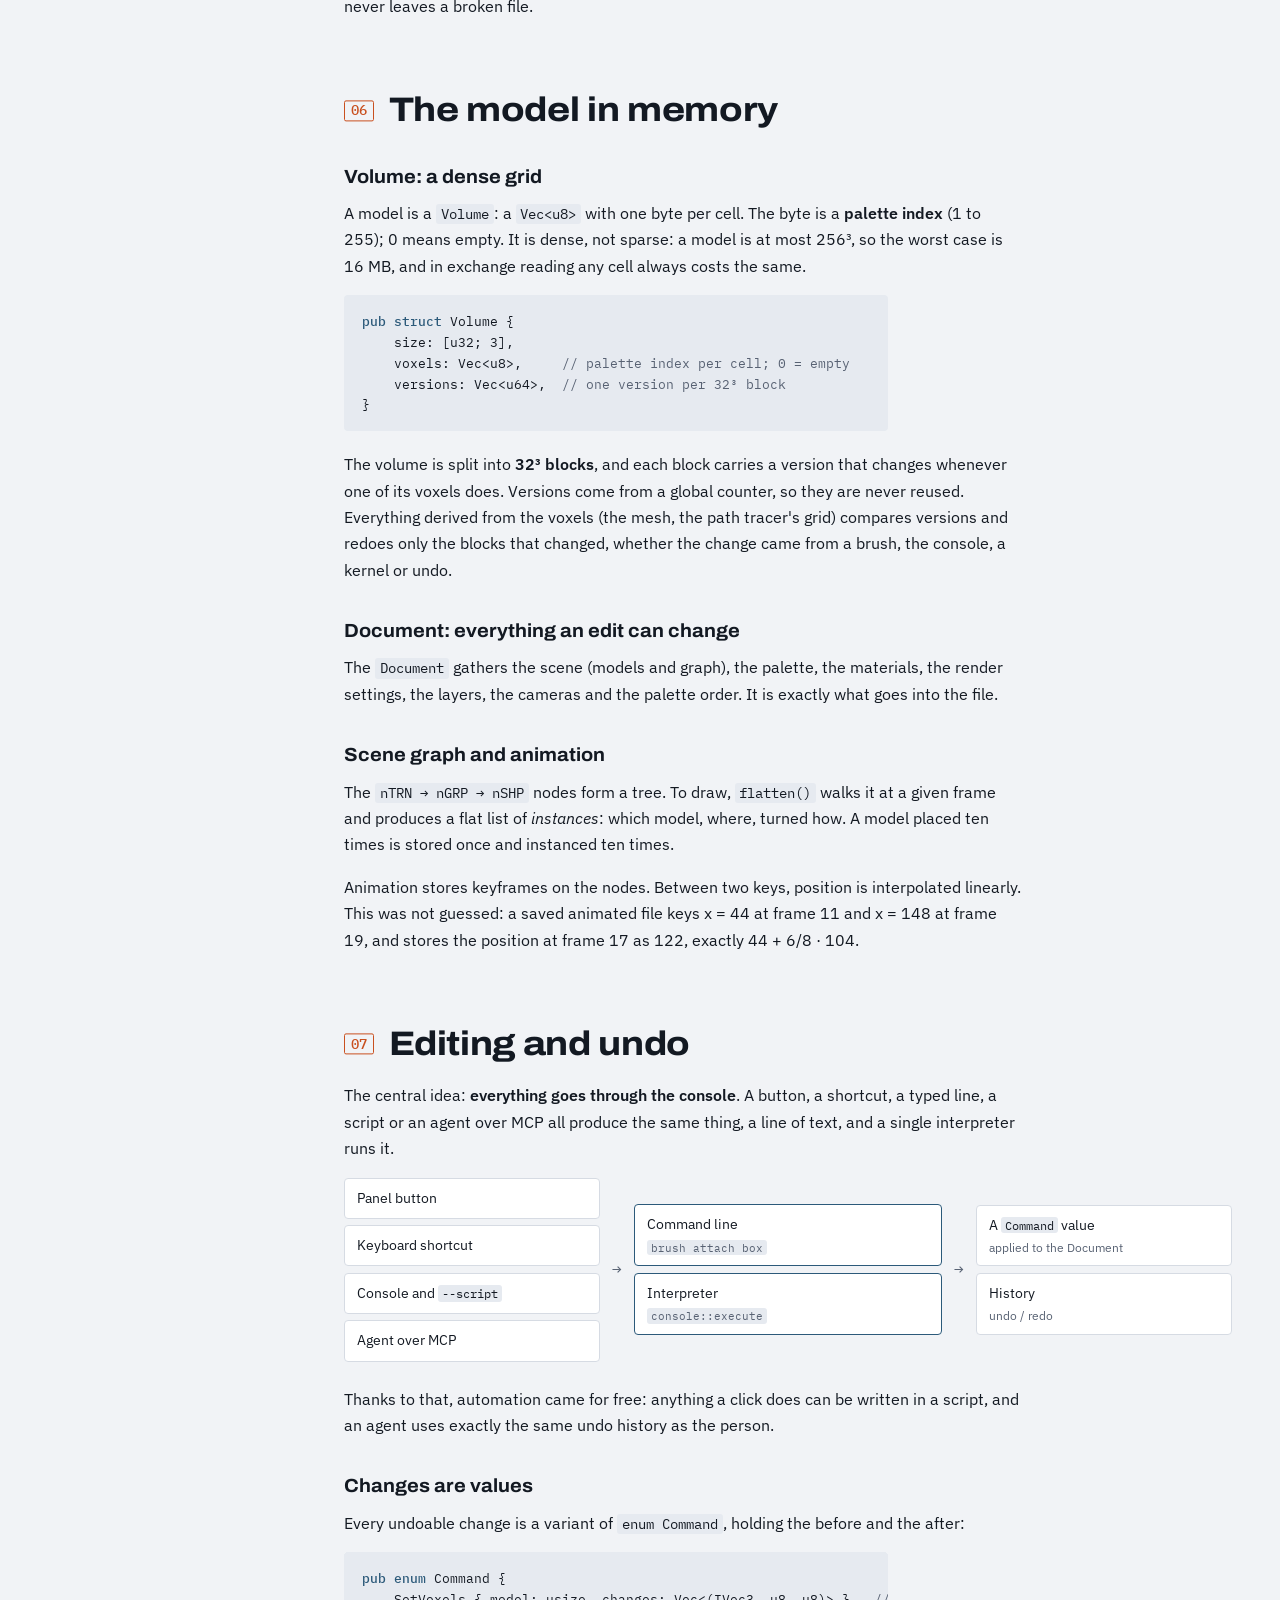
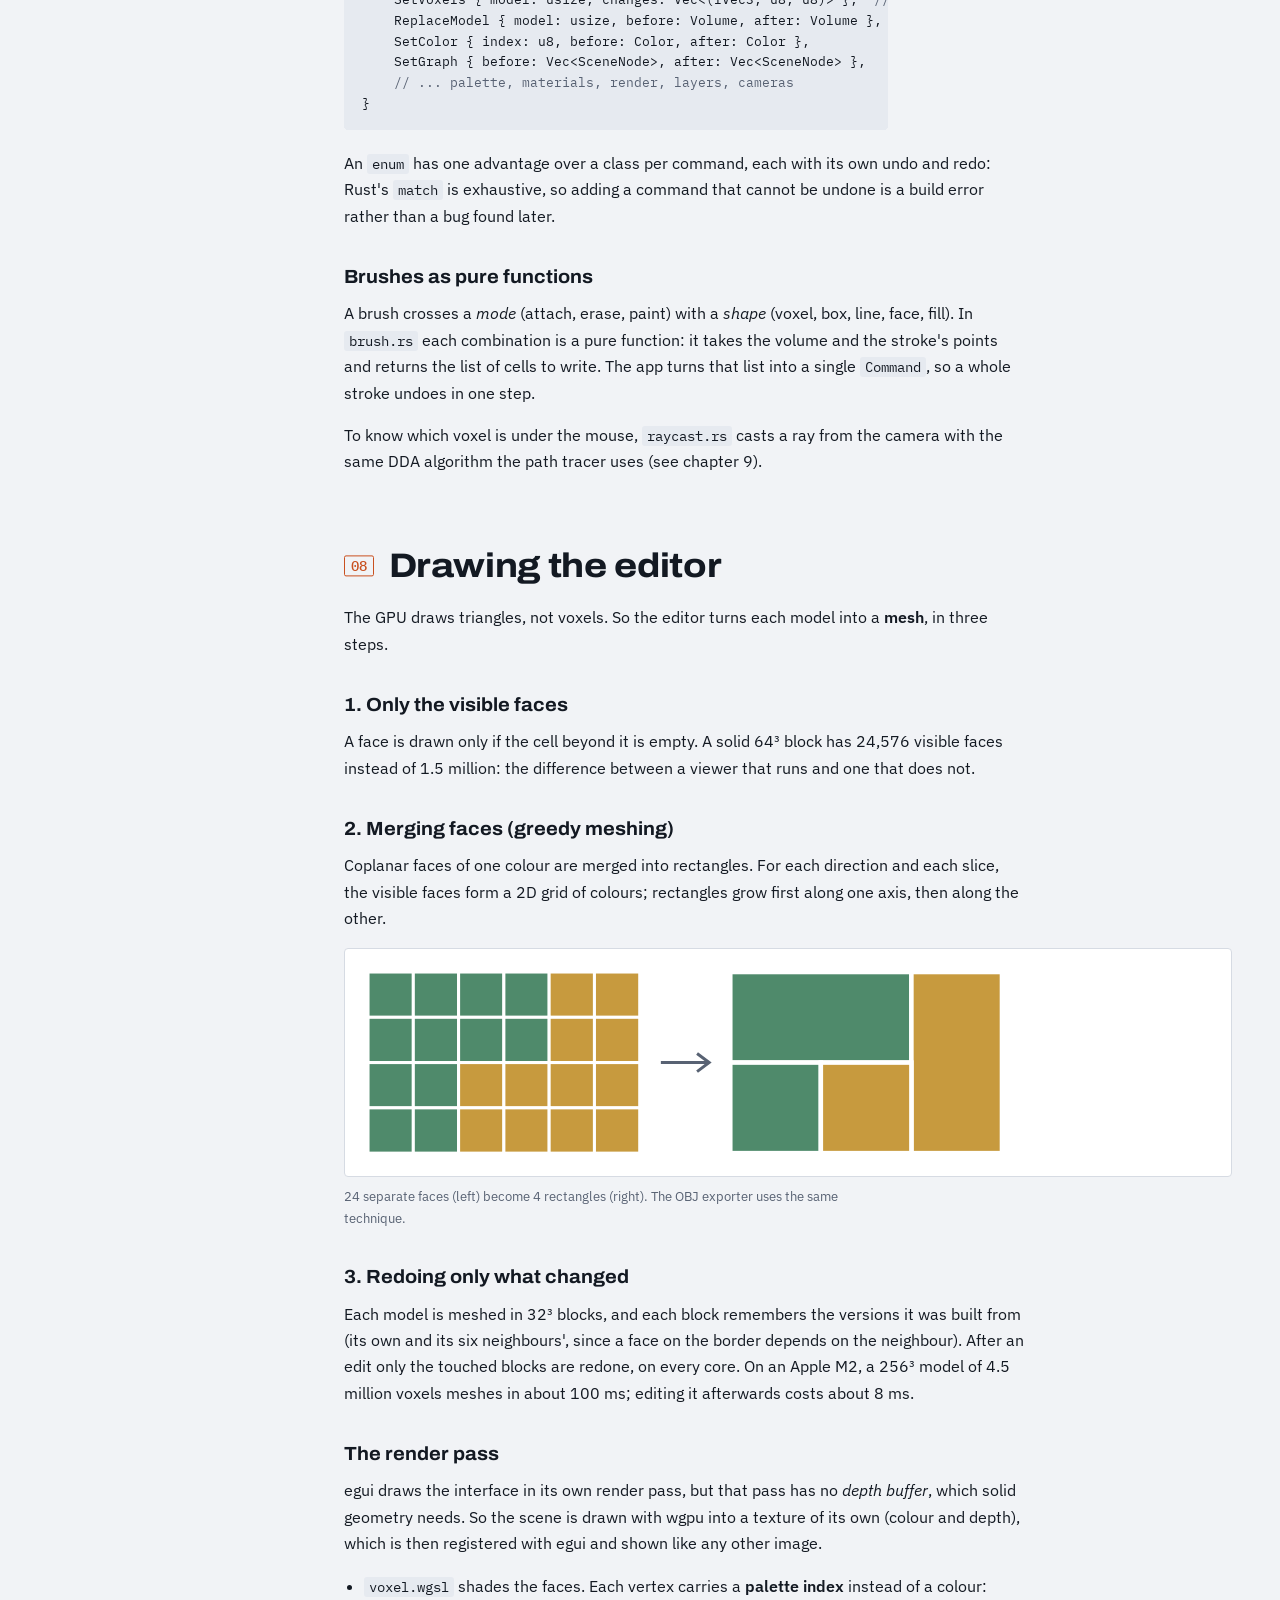
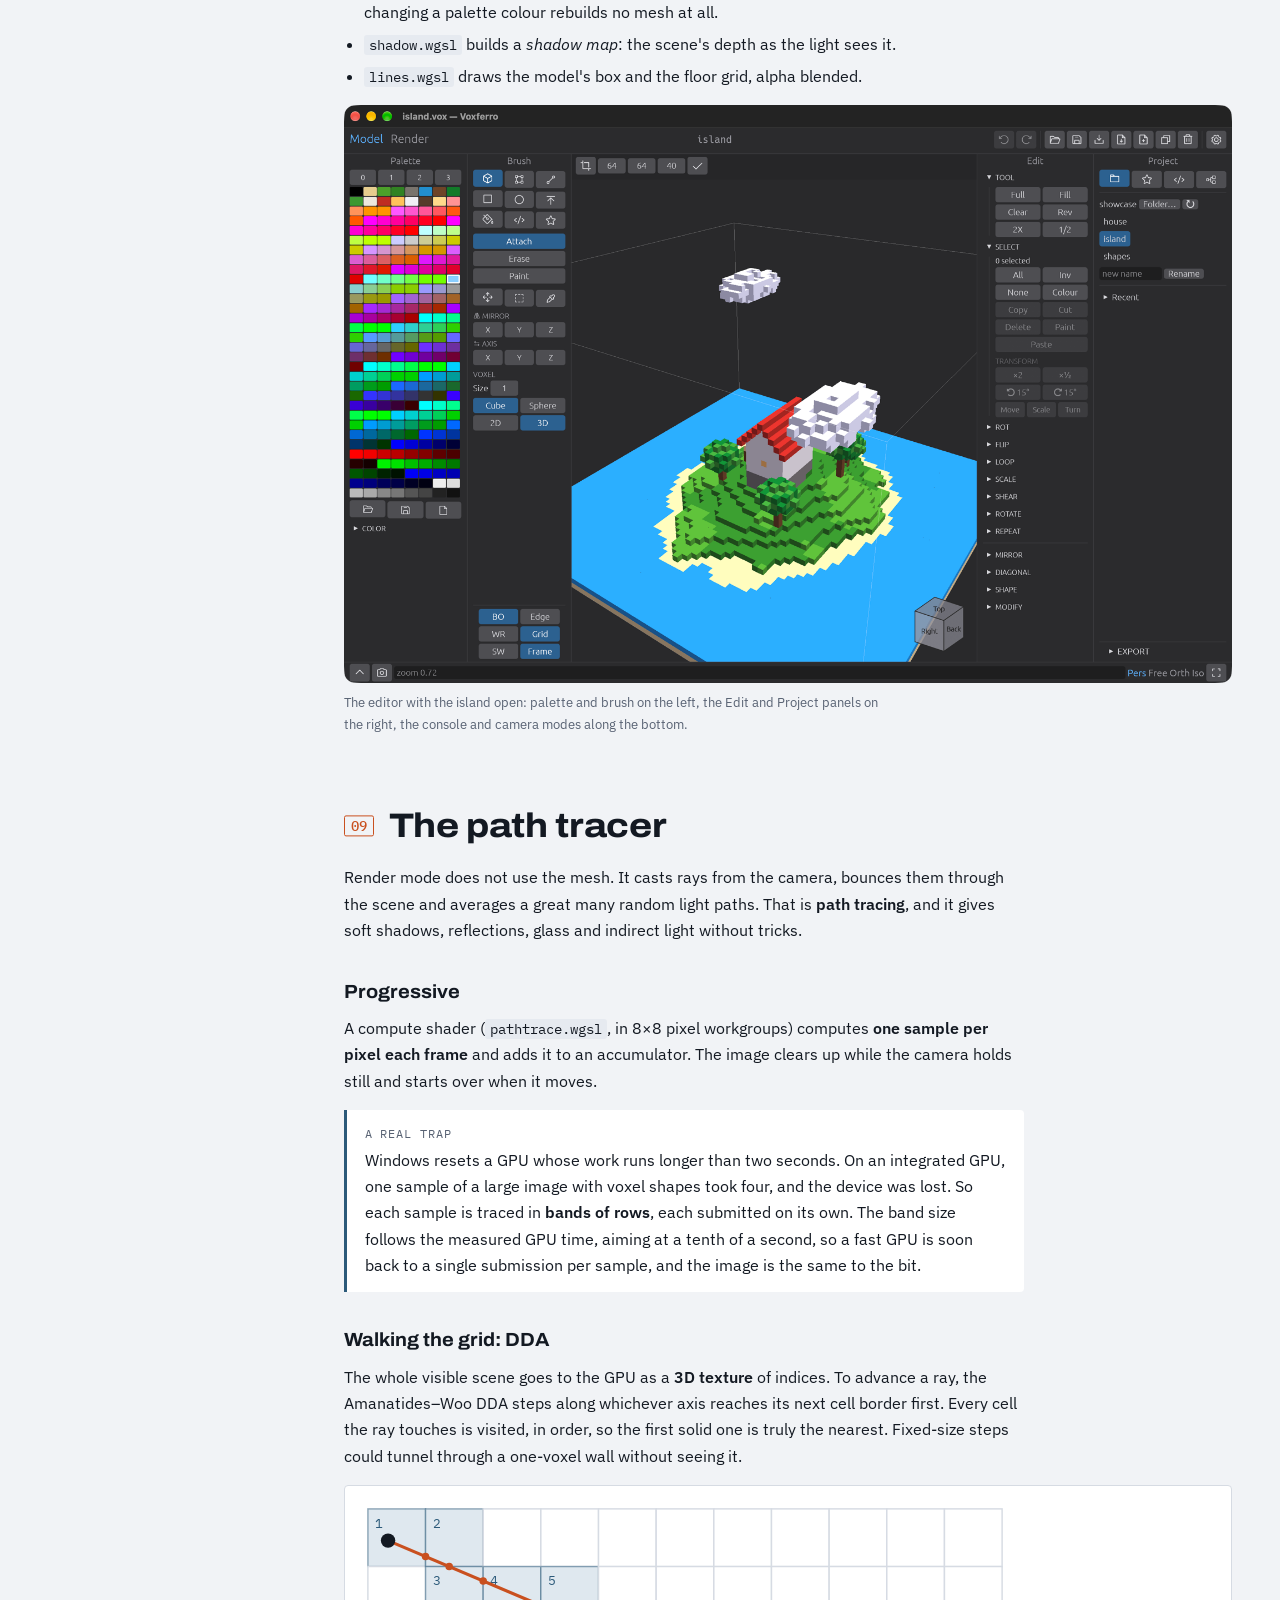
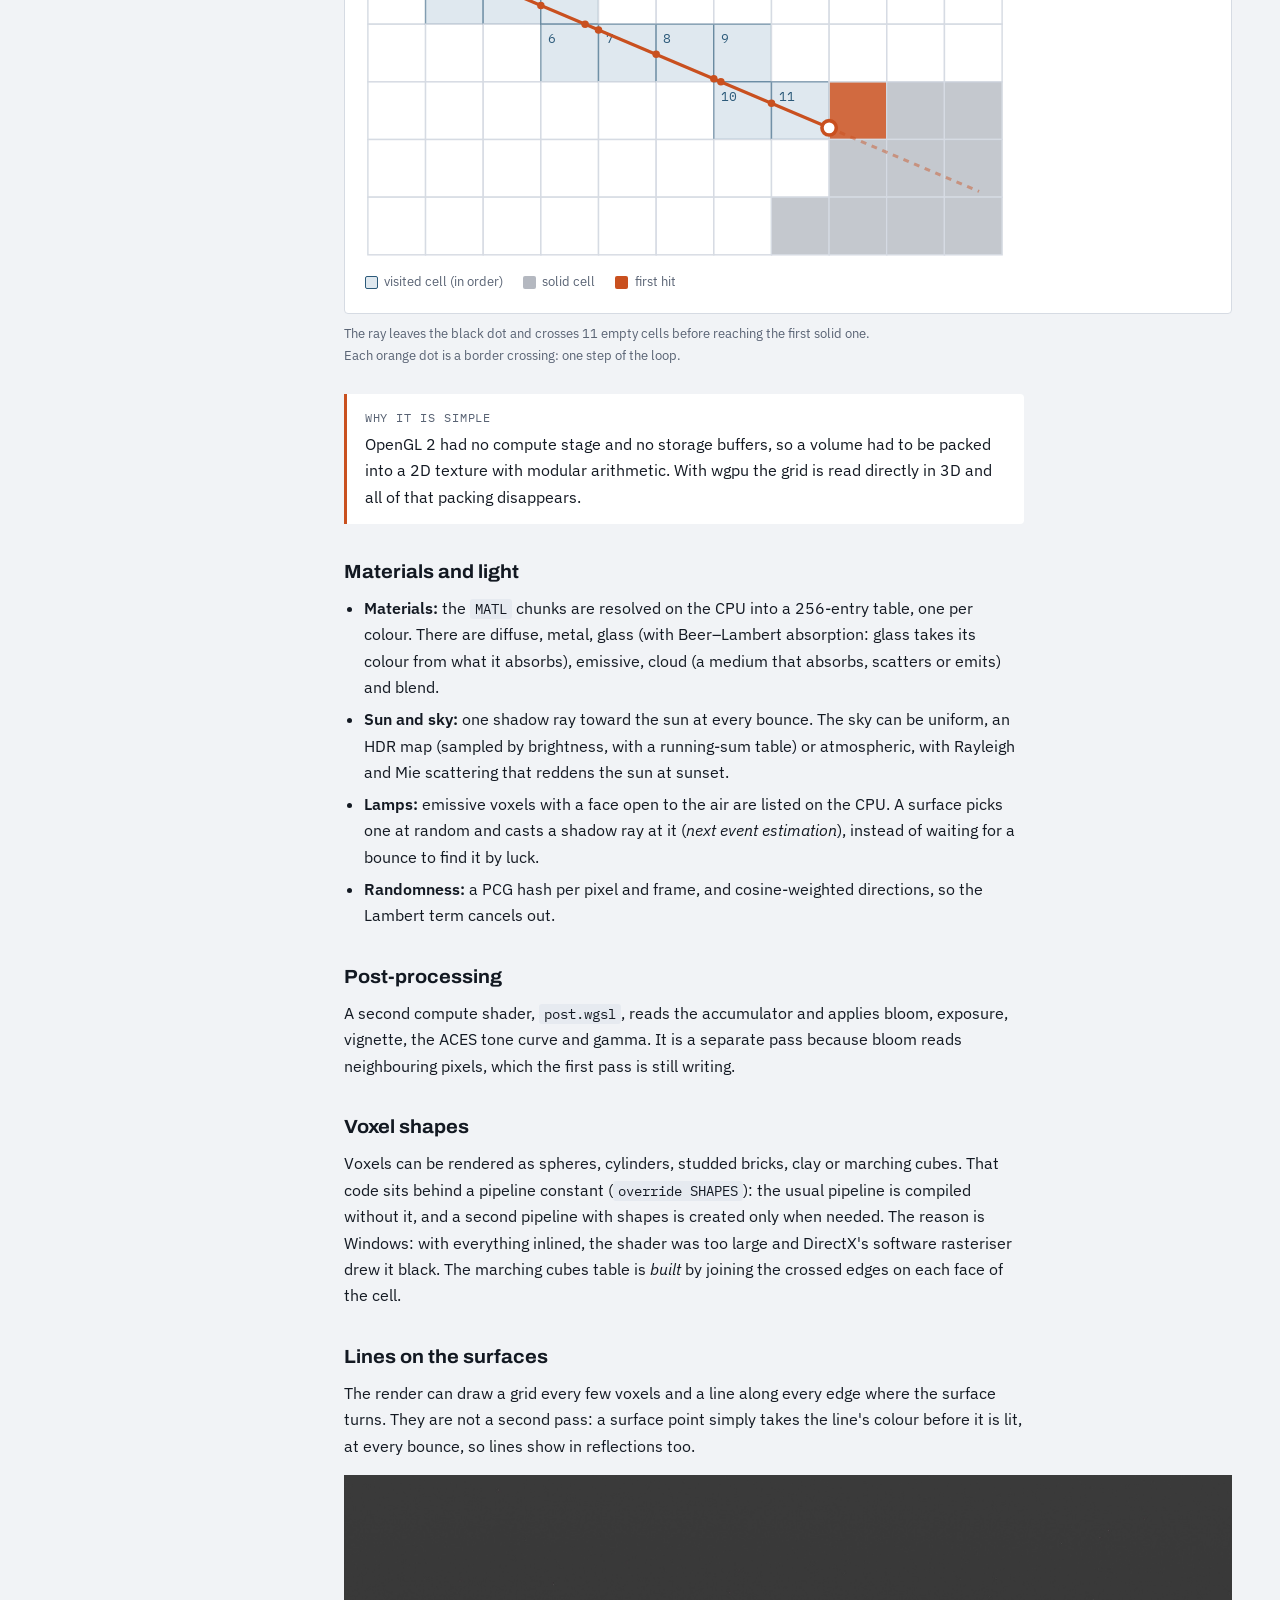
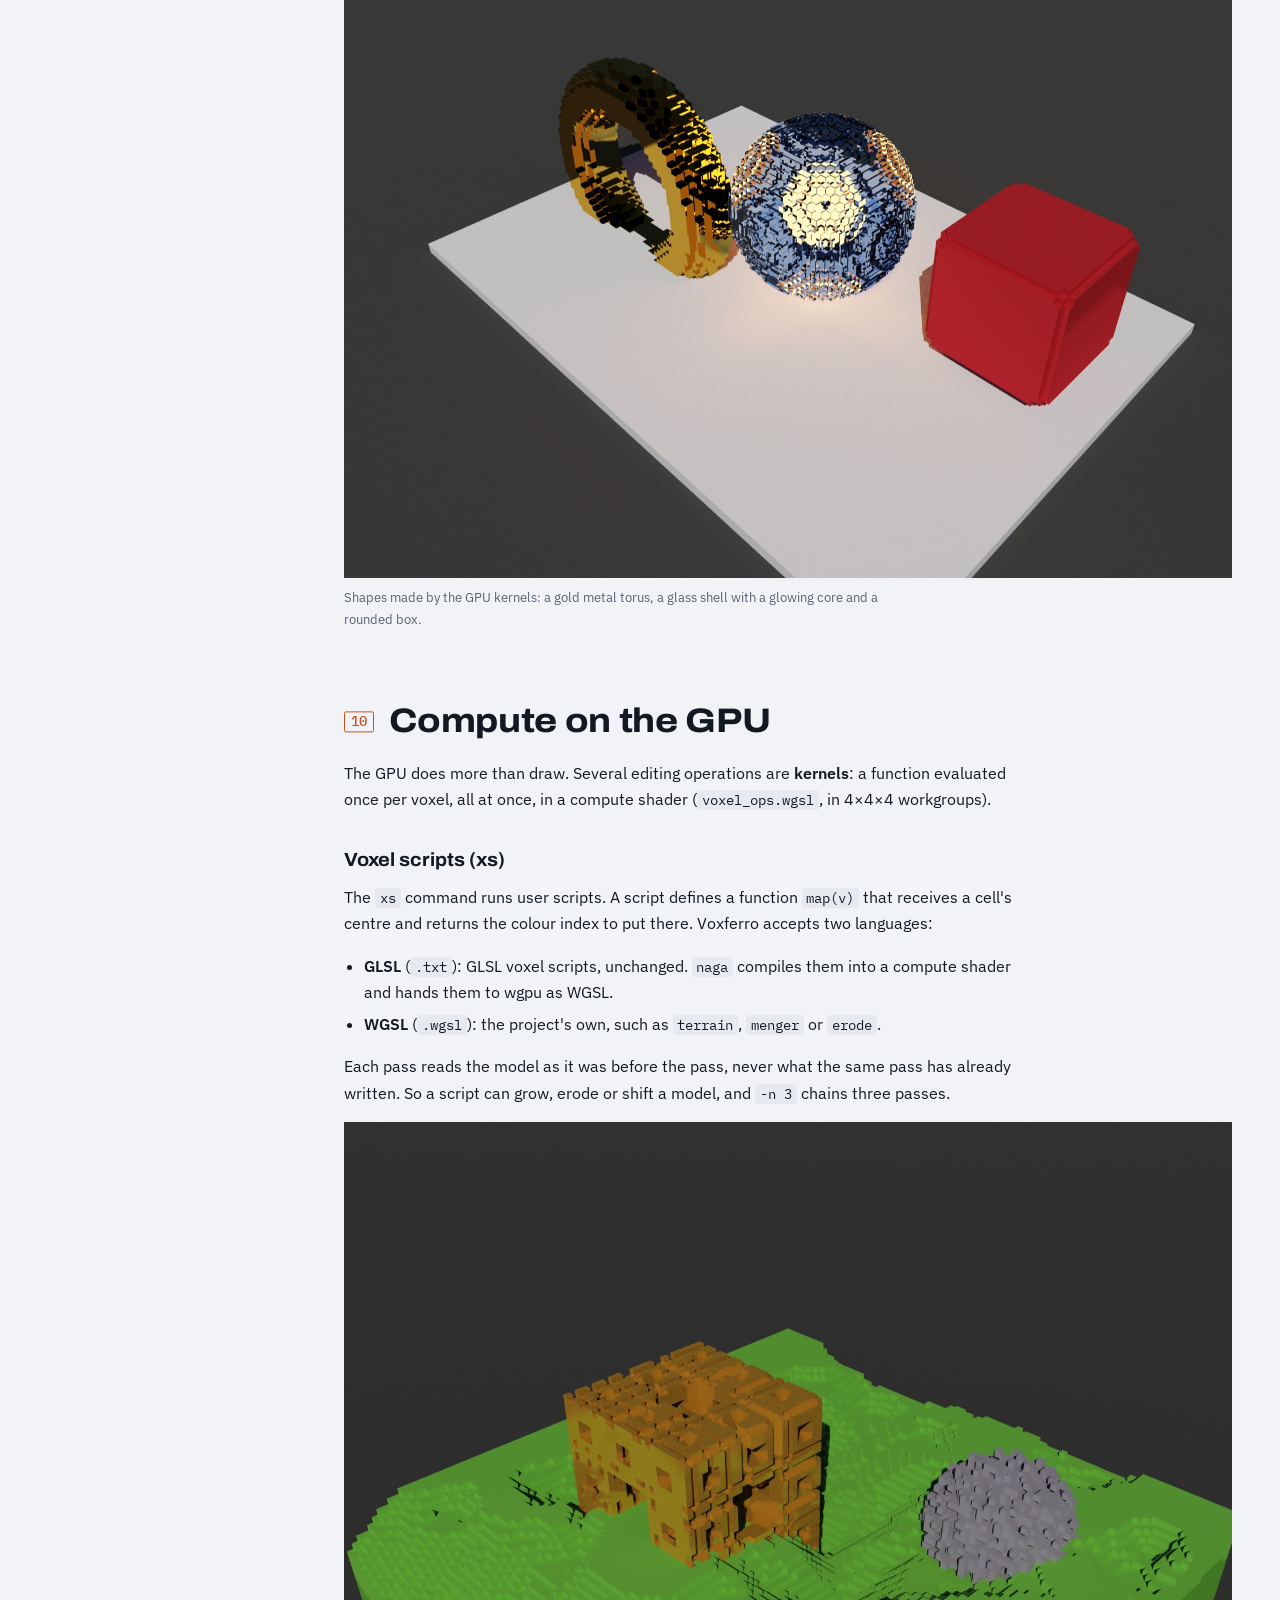
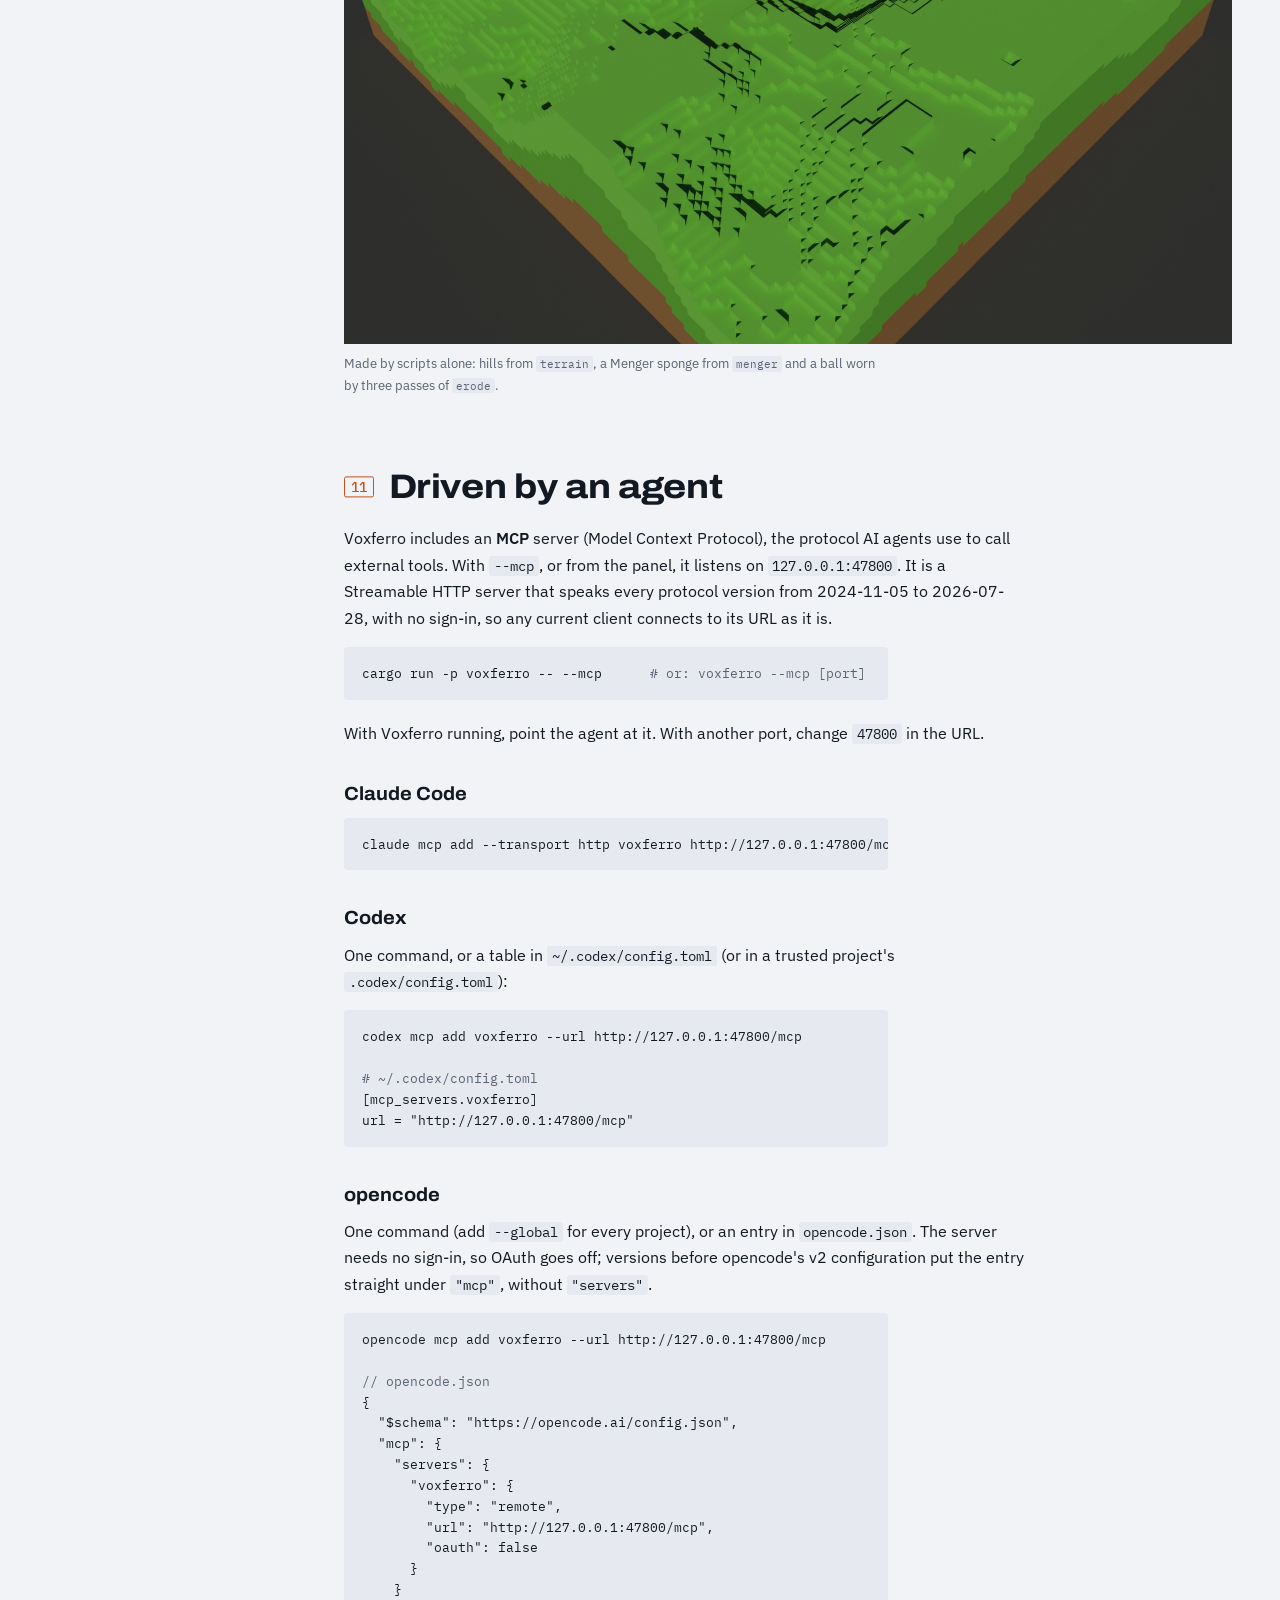
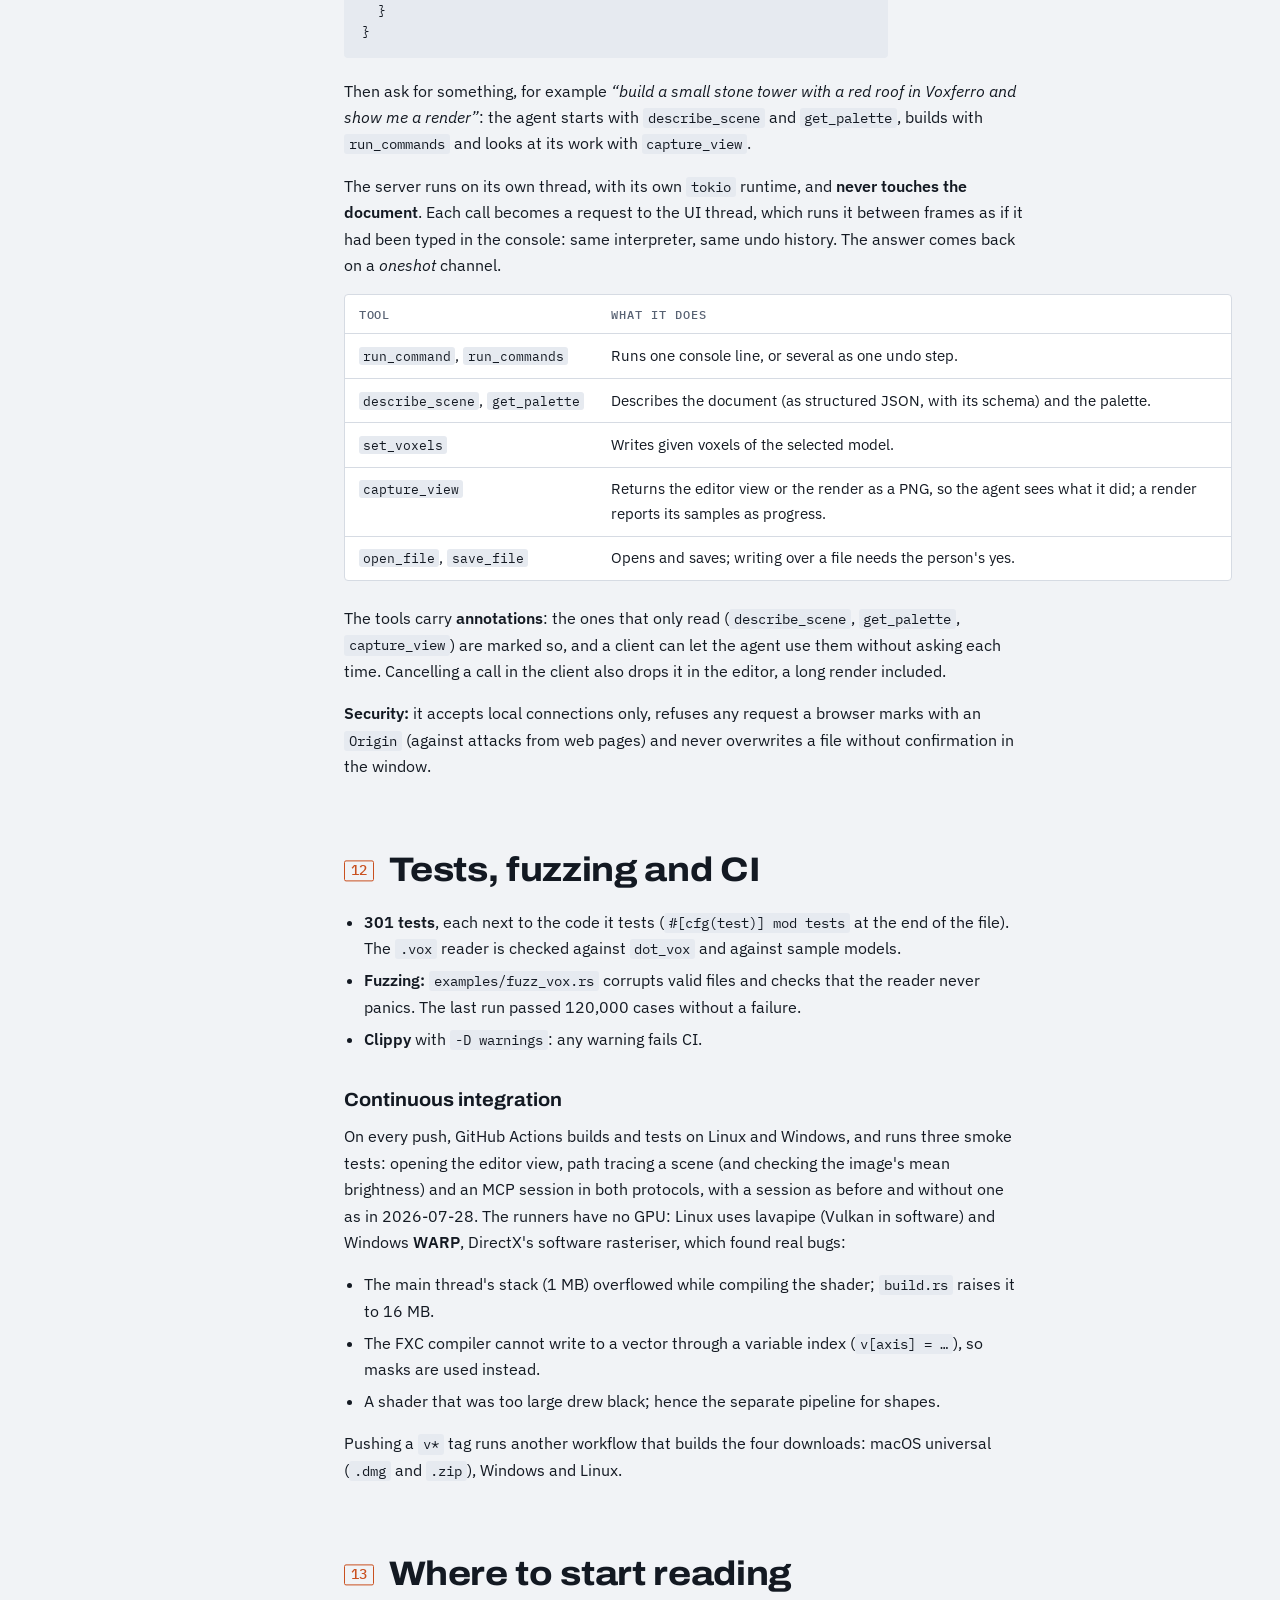
==== commit d14ea992: "Guide: connecting Claude Code, Codex and opencode over MCP Both languages of the MCP section now say" ====
--- a/docs/index.html
+++ b/docs/index.html
@@ -299,20 +299,48 @@
 
     <section id="mcp">
       <h2>Driven by an agent</h2>
-      <p>Voxferro includes an <strong>MCP</strong> server (Model Context Protocol), the protocol an assistant such as Claude uses to call external tools. With <code>--mcp</code>, or from the panel, it listens on <code>127.0.0.1:47800</code>.</p>
-      <pre><code>cargo run -p voxferro -- --mcp
-claude mcp add --transport http voxferro http://127.0.0.1:47800/mcp</code></pre>
+      <p>Voxferro includes an <strong>MCP</strong> server (Model Context Protocol), the protocol AI agents use to call external tools. With <code>--mcp</code>, or from the panel, it listens on <code>127.0.0.1:47800</code>. It is a Streamable HTTP server that speaks every protocol version from 2024-11-05 to 2026-07-28, with no sign-in, so any current client connects to its URL as it is.</p>
+      <pre><code>cargo run -p voxferro -- --mcp      <span class="c"># or: voxferro --mcp [port]</span></code></pre>
+      <p>With Voxferro running, point the agent at it. With another port, change <code>47800</code> in the URL.</p>
+      <h3>Claude Code</h3>
+      <pre><code>claude mcp add --transport http voxferro http://127.0.0.1:47800/mcp</code></pre>
+      <h3>Codex</h3>
+      <p>One command, or a table in <code>~/.codex/config.toml</code> (or in a trusted project's <code>.codex/config.toml</code>):</p>
+      <pre><code>codex mcp add voxferro --url http://127.0.0.1:47800/mcp
+
+<span class="c"># ~/.codex/config.toml</span>
+[mcp_servers.voxferro]
+url = "http://127.0.0.1:47800/mcp"</code></pre>
+      <h3>opencode</h3>
+      <p>One command (add <code>--global</code> for every project), or an entry in <code>opencode.json</code>. The server needs no sign-in, so OAuth goes off; versions before opencode's v2 configuration put the entry straight under <code>"mcp"</code>, without <code>"servers"</code>.</p>
+      <pre><code>opencode mcp add voxferro --url http://127.0.0.1:47800/mcp
+
+<span class="c">// opencode.json</span>
+{
+  "$schema": "https://opencode.ai/config.json",
+  "mcp": {
+    "servers": {
+      "voxferro": {
+        "type": "remote",
+        "url": "http://127.0.0.1:47800/mcp",
+        "oauth": false
+      }
+    }
+  }
+}</code></pre>
+      <p>Then ask for something, for example <em>“build a small stone tower with a red roof in Voxferro and show me a render”</em>: the agent starts with <code>describe_scene</code> and <code>get_palette</code>, builds with <code>run_commands</code> and looks at its work with <code>capture_view</code>.</p>
       <p>The server runs on its own thread, with its own <code>tokio</code> runtime, and <strong>never touches the document</strong>. Each call becomes a request to the UI thread, which runs it between frames as if it had been typed in the console: same interpreter, same undo history. The answer comes back on a <em>oneshot</em> channel.</p>
       <div class="table wide"><table>
         <thead><tr><th>Tool</th><th>What it does</th></tr></thead>
         <tbody>
           <tr><td><code>run_command</code>, <code>run_commands</code></td><td>Runs one console line, or several as one undo step.</td></tr>
-          <tr><td><code>describe_scene</code>, <code>get_palette</code></td><td>Describes the document and the palette as JSON.</td></tr>
+          <tr><td><code>describe_scene</code>, <code>get_palette</code></td><td>Describes the document (as structured JSON, with its schema) and the palette.</td></tr>
           <tr><td><code>set_voxels</code></td><td>Writes given voxels of the selected model.</td></tr>
-          <tr><td><code>capture_view</code></td><td>Returns the editor view or the render as a PNG, so the agent sees what it did.</td></tr>
+          <tr><td><code>capture_view</code></td><td>Returns the editor view or the render as a PNG, so the agent sees what it did; a render reports its samples as progress.</td></tr>
           <tr><td><code>open_file</code>, <code>save_file</code></td><td>Opens and saves; writing over a file needs the person's yes.</td></tr>
         </tbody>
       </table></div>
+      <p>The tools carry <strong>annotations</strong>: the ones that only read (<code>describe_scene</code>, <code>get_palette</code>, <code>capture_view</code>) are marked so, and a client can let the agent use them without asking each time. Cancelling a call in the client also drops it in the editor, a long render included.</p>
       <p><strong>Security:</strong> it accepts local connections only, refuses any request a browser marks with an <code>Origin</code> (against attacks from web pages) and never overwrites a file without confirmation in the window.</p>
     </section>
 
@@ -324,7 +352,7 @@
         <li><strong>Clippy</strong> with <code>-D warnings</code>: any warning fails CI.</li>
       </ul>
       <h3>Continuous integration</h3>
-      <p>On every push, GitHub Actions builds and tests on Linux and Windows, and runs three smoke tests: opening the editor view, path tracing a scene (and checking the image's mean brightness) and a full MCP session. The runners have no GPU: Linux uses lavapipe (Vulkan in software) and Windows <strong>WARP</strong>, DirectX's software rasteriser, which found real bugs:</p>
+      <p>On every push, GitHub Actions builds and tests on Linux and Windows, and runs three smoke tests: opening the editor view, path tracing a scene (and checking the image's mean brightness) and an MCP session in both protocols, with a session as before and without one as in 2026-07-28. The runners have no GPU: Linux uses lavapipe (Vulkan in software) and Windows <strong>WARP</strong>, DirectX's software rasteriser, which found real bugs:</p>
       <ul>
         <li>The main thread's stack (1 MB) overflowed while compiling the shader; <code>build.rs</code> raises it to 16 MB.</li>
         <li>The FXC compiler cannot write to a vector through a variable index (<code>v[axis] = …</code>), so masks are used instead.</li>
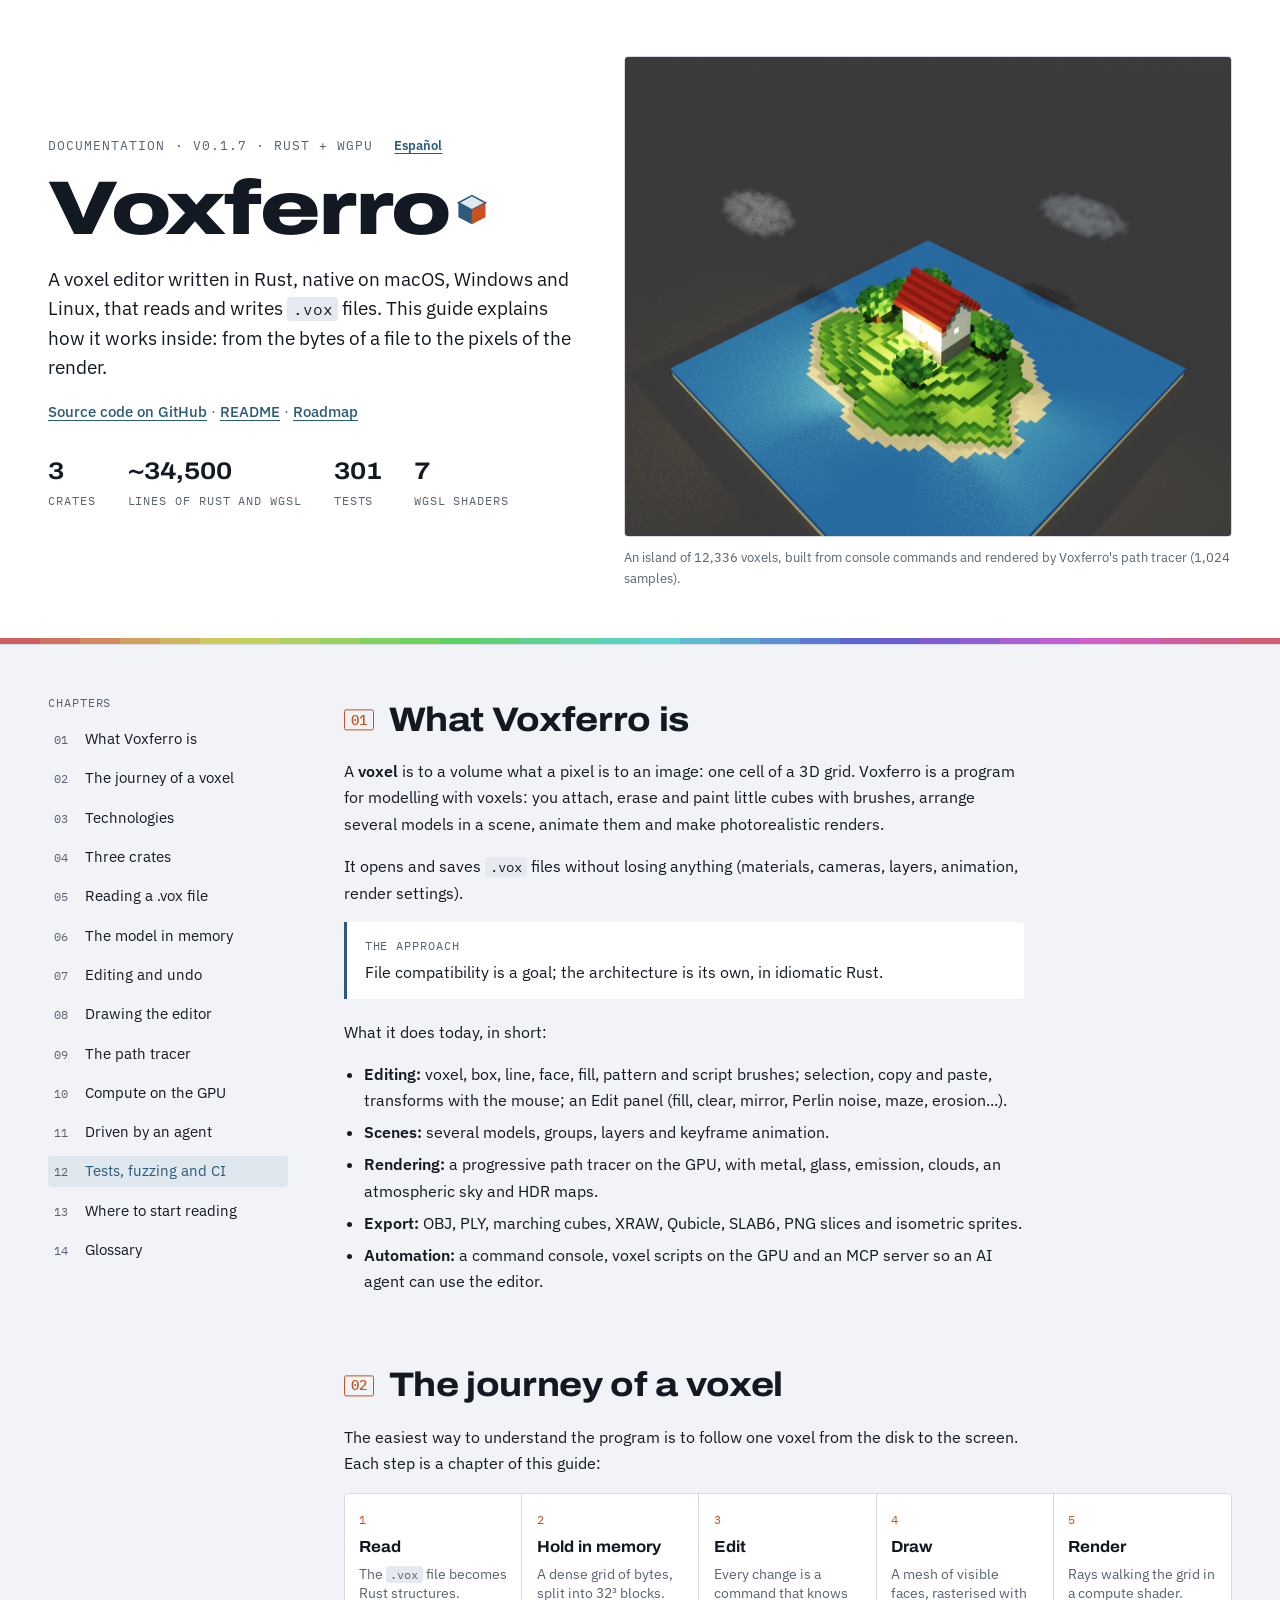
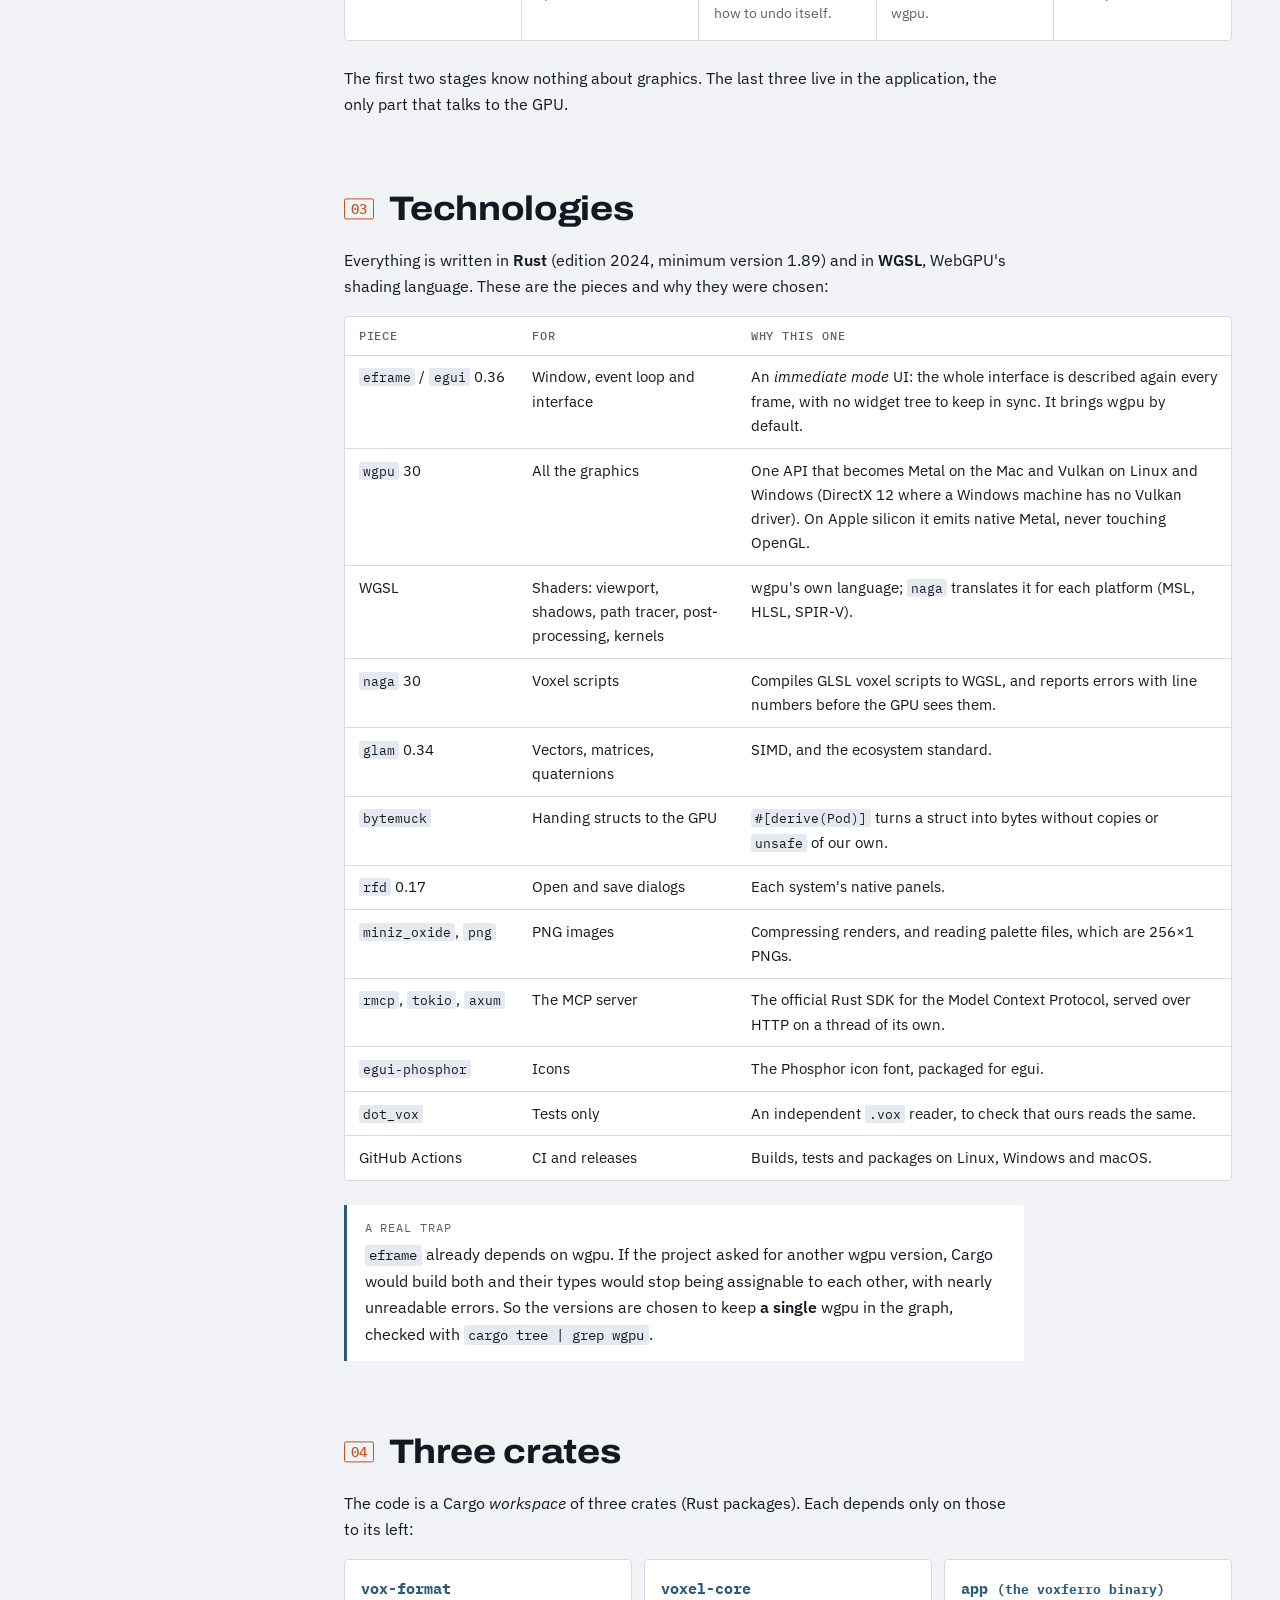
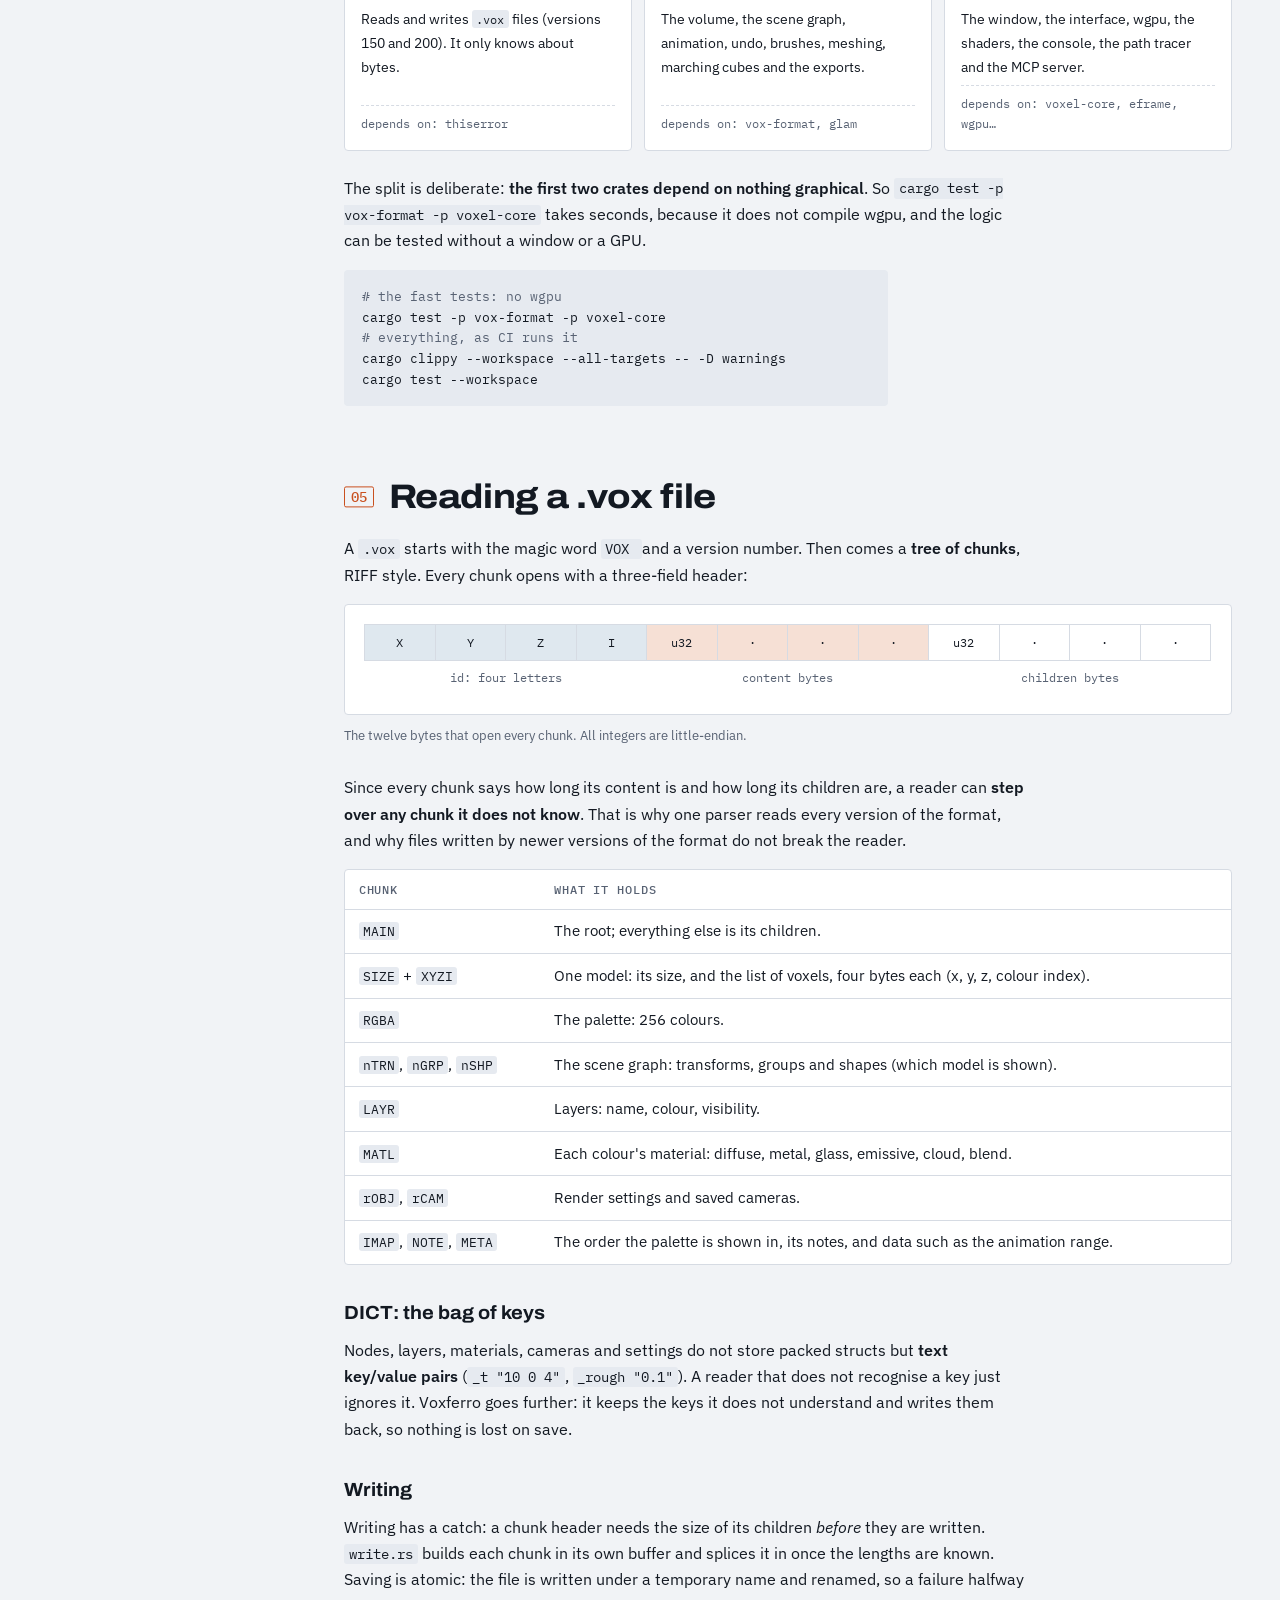
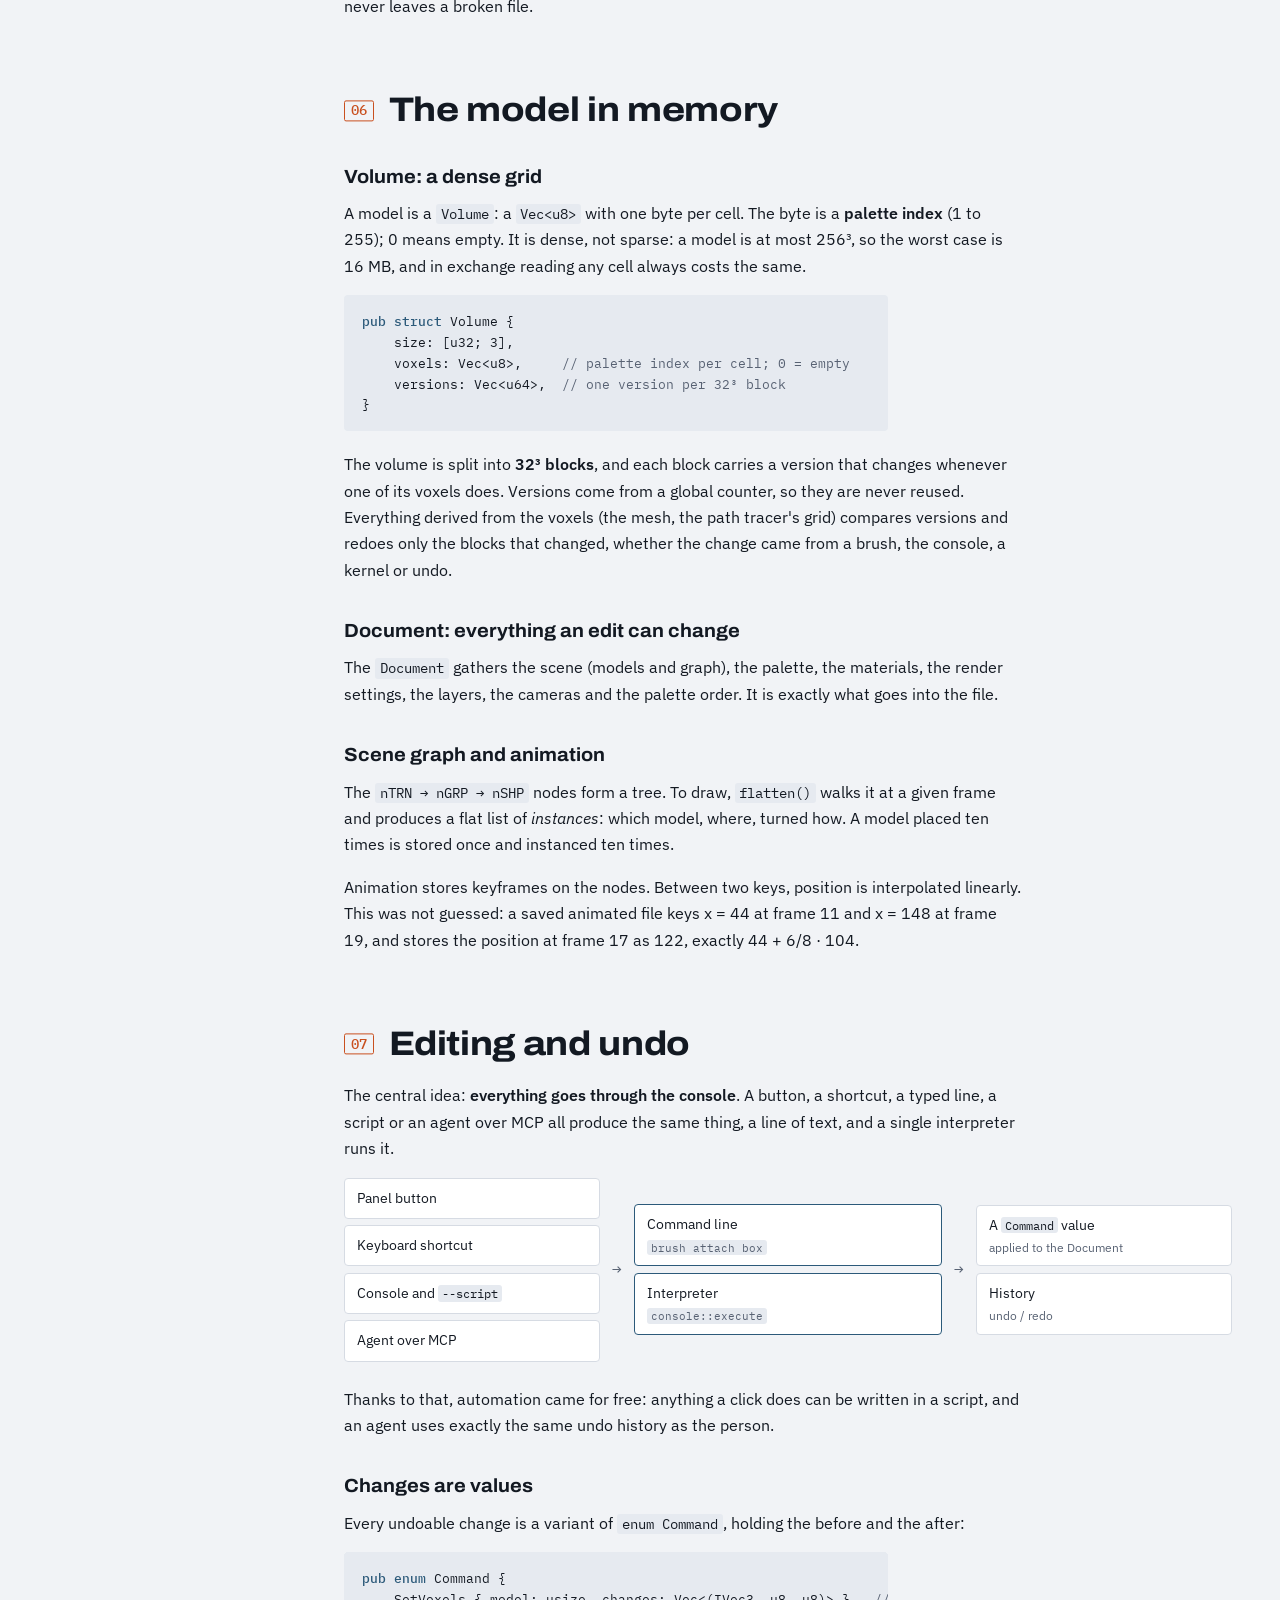
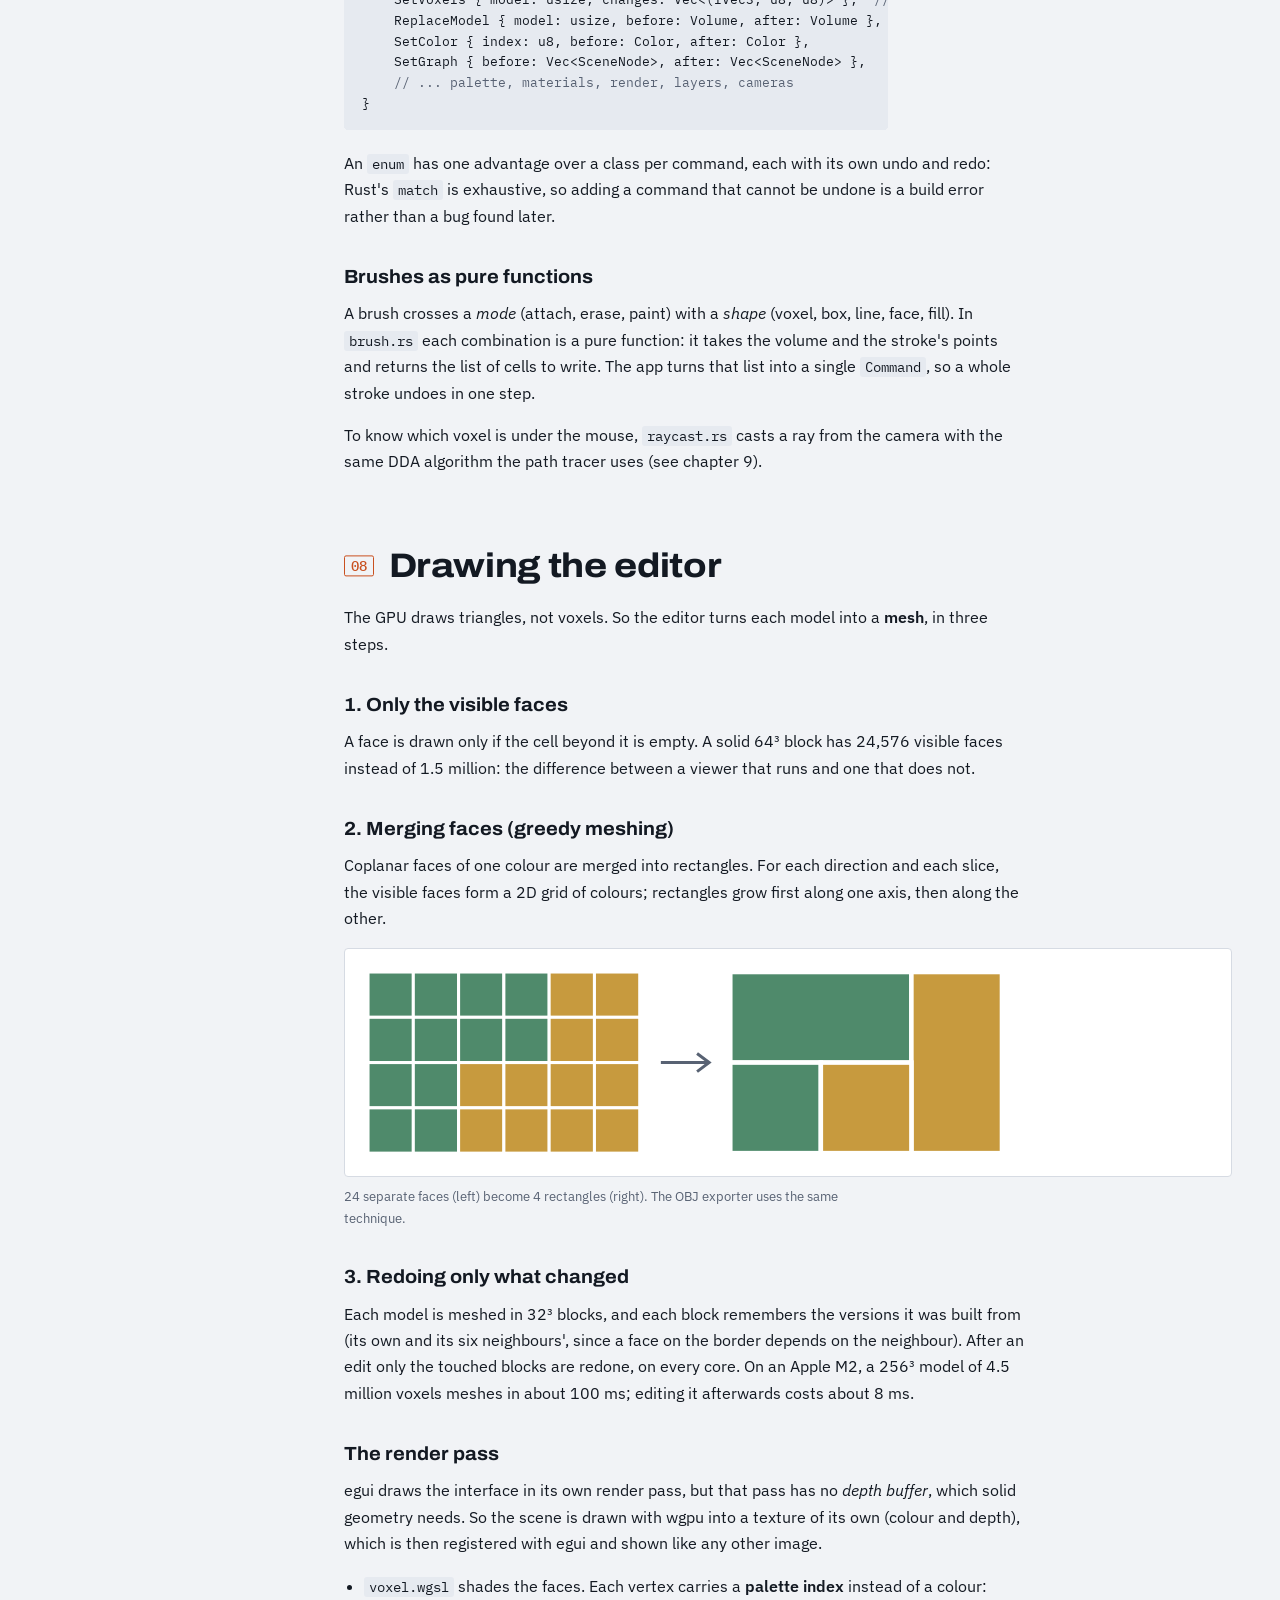
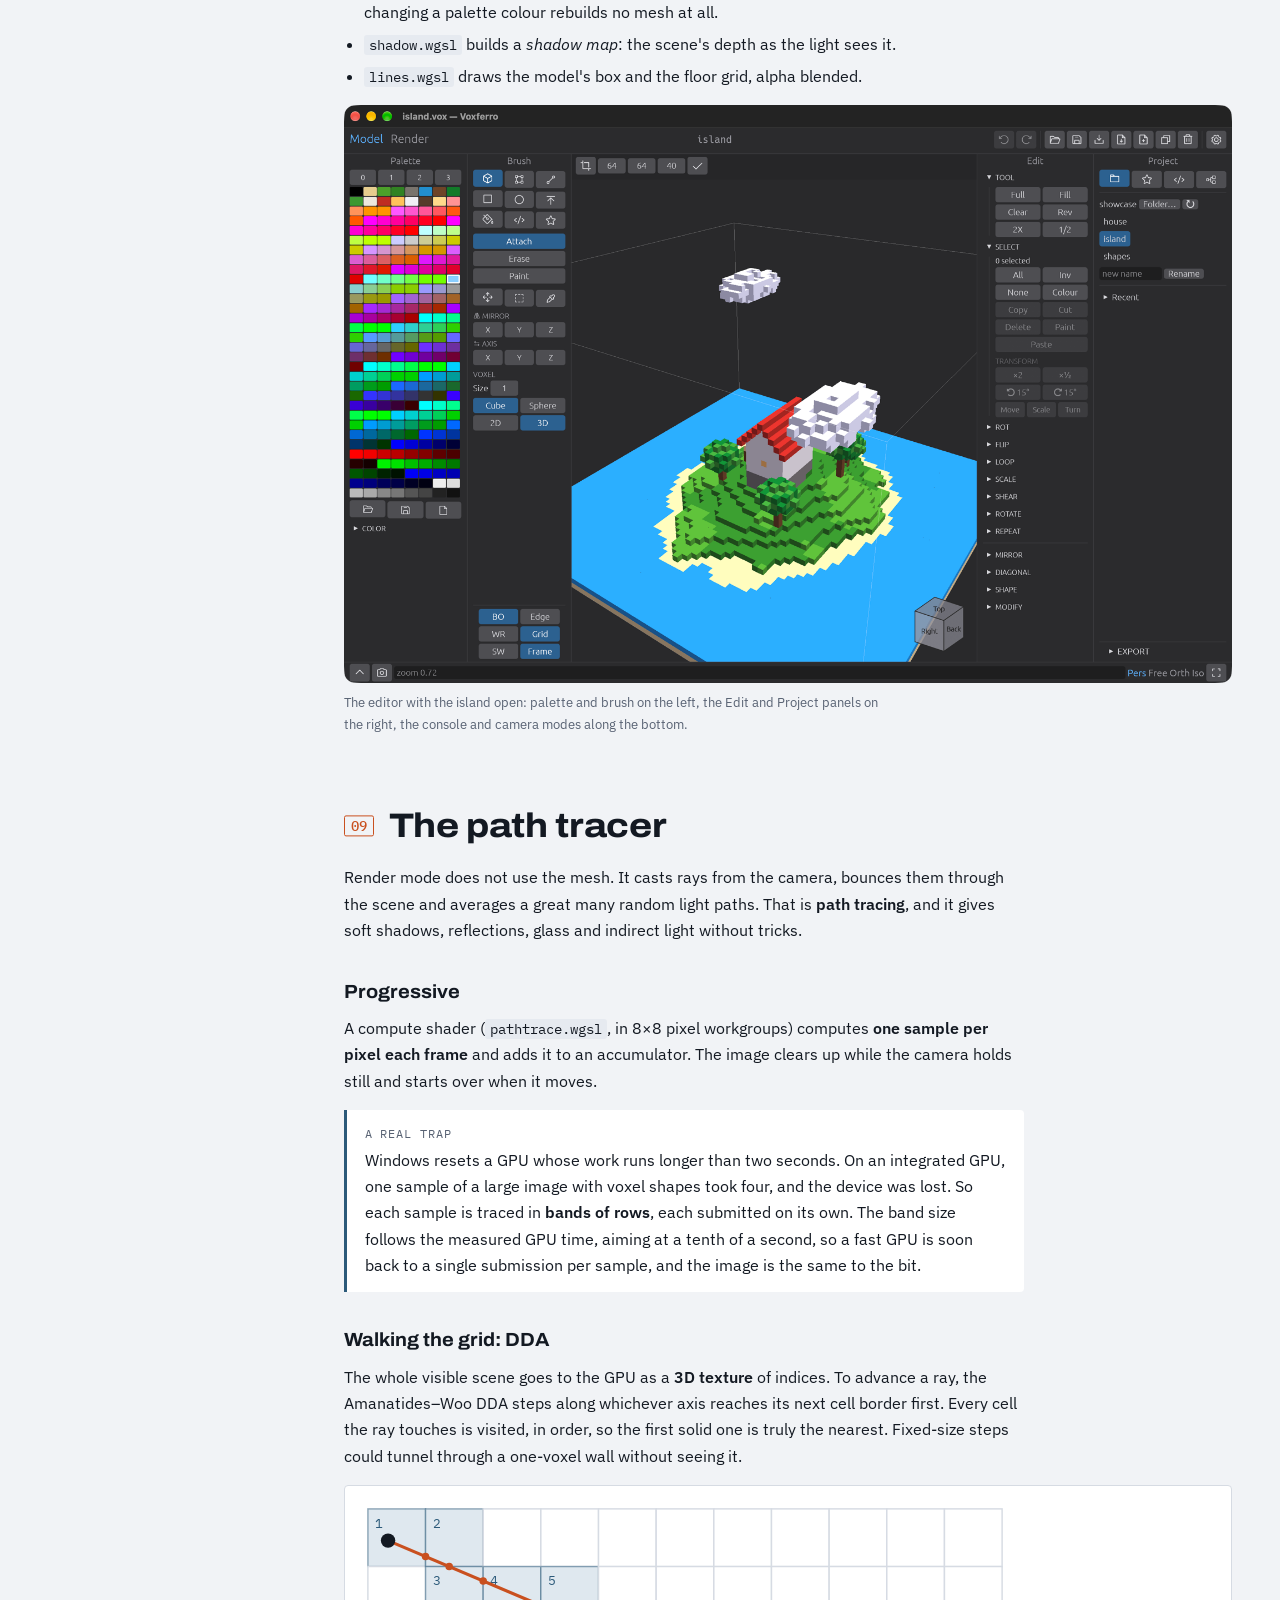
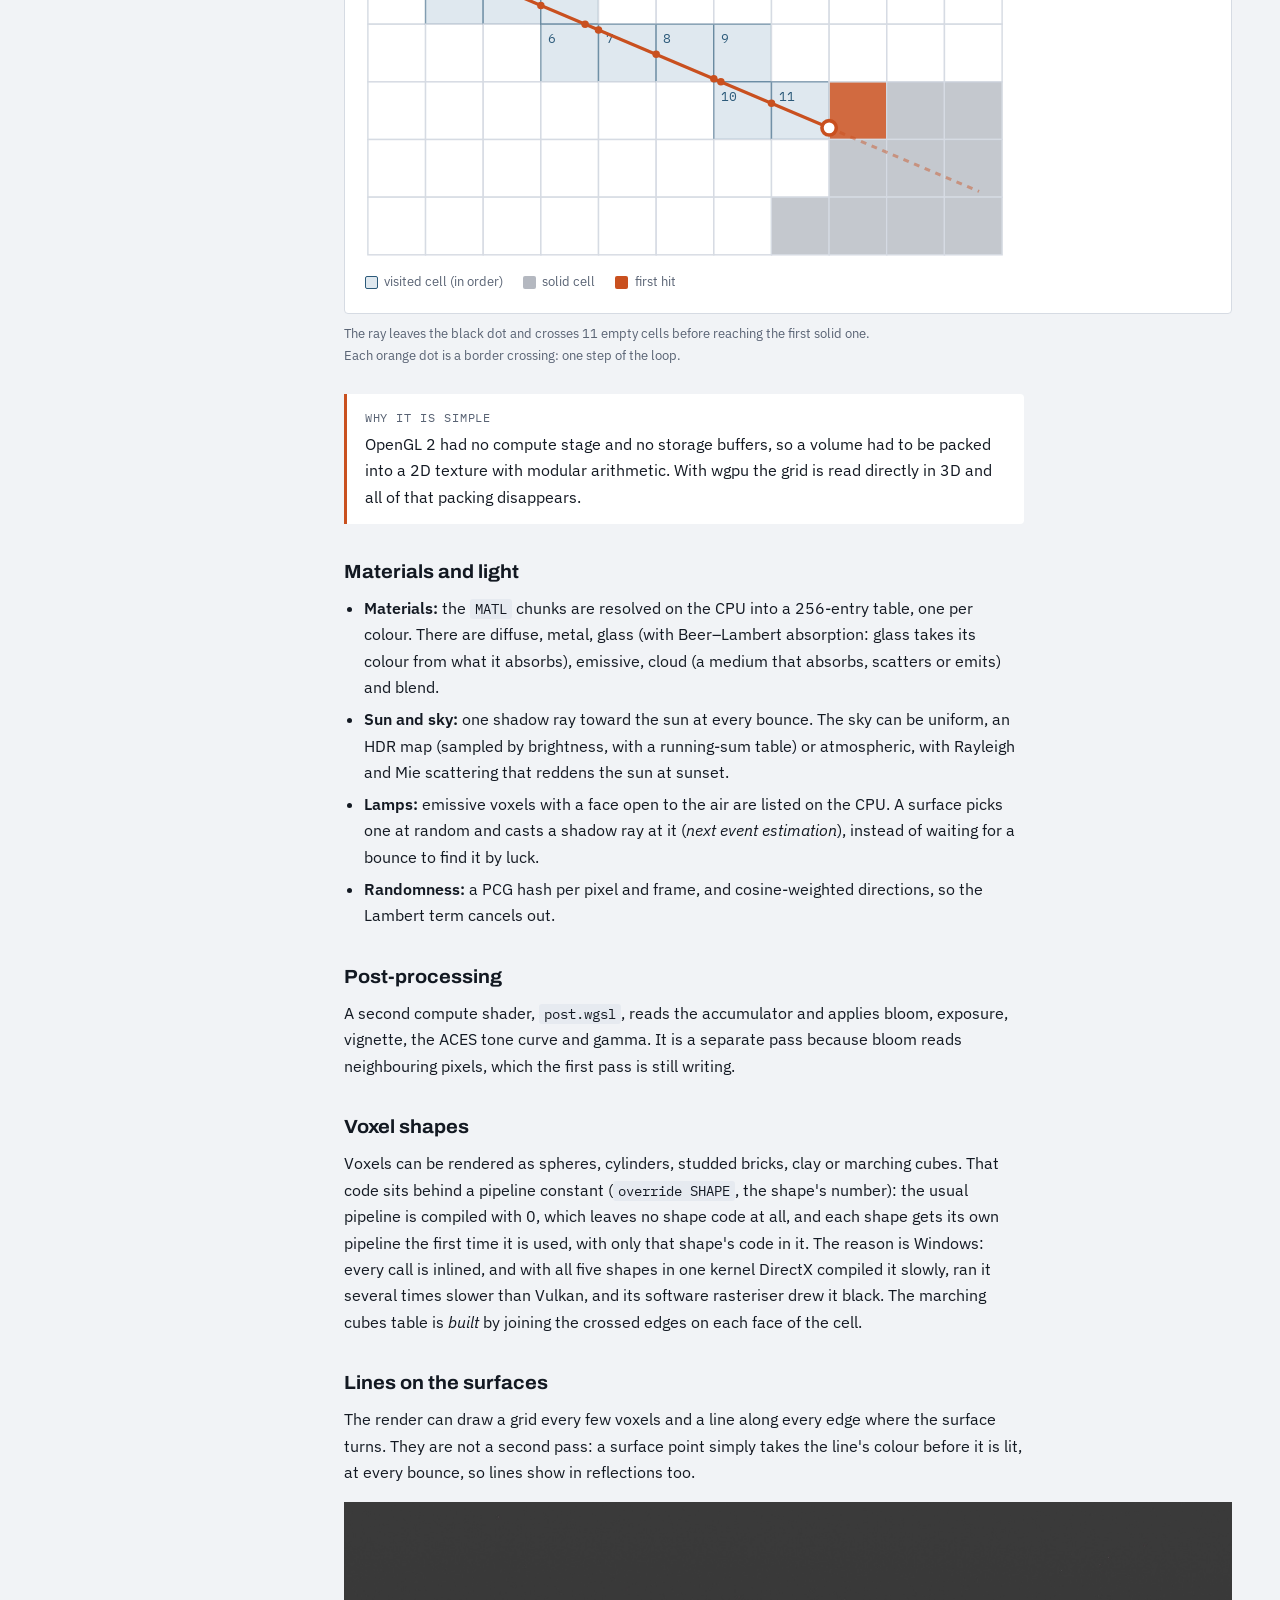
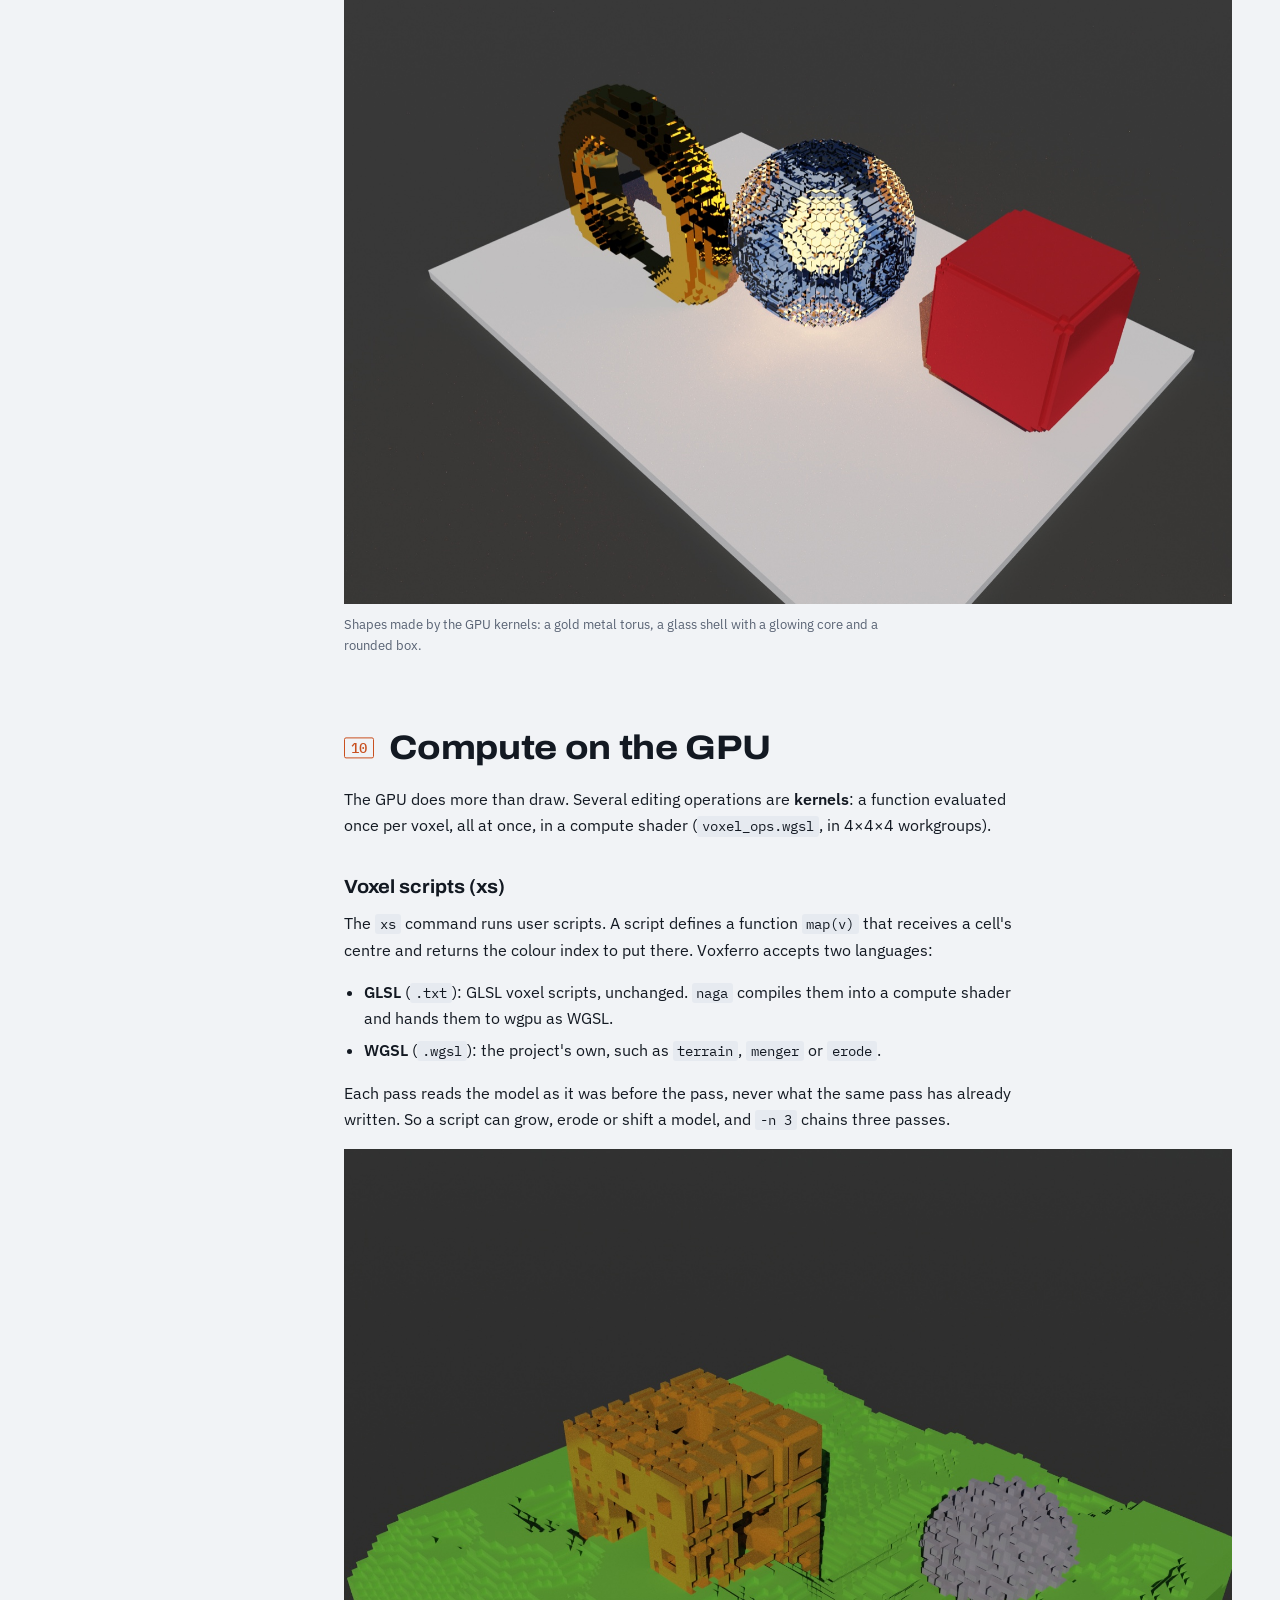
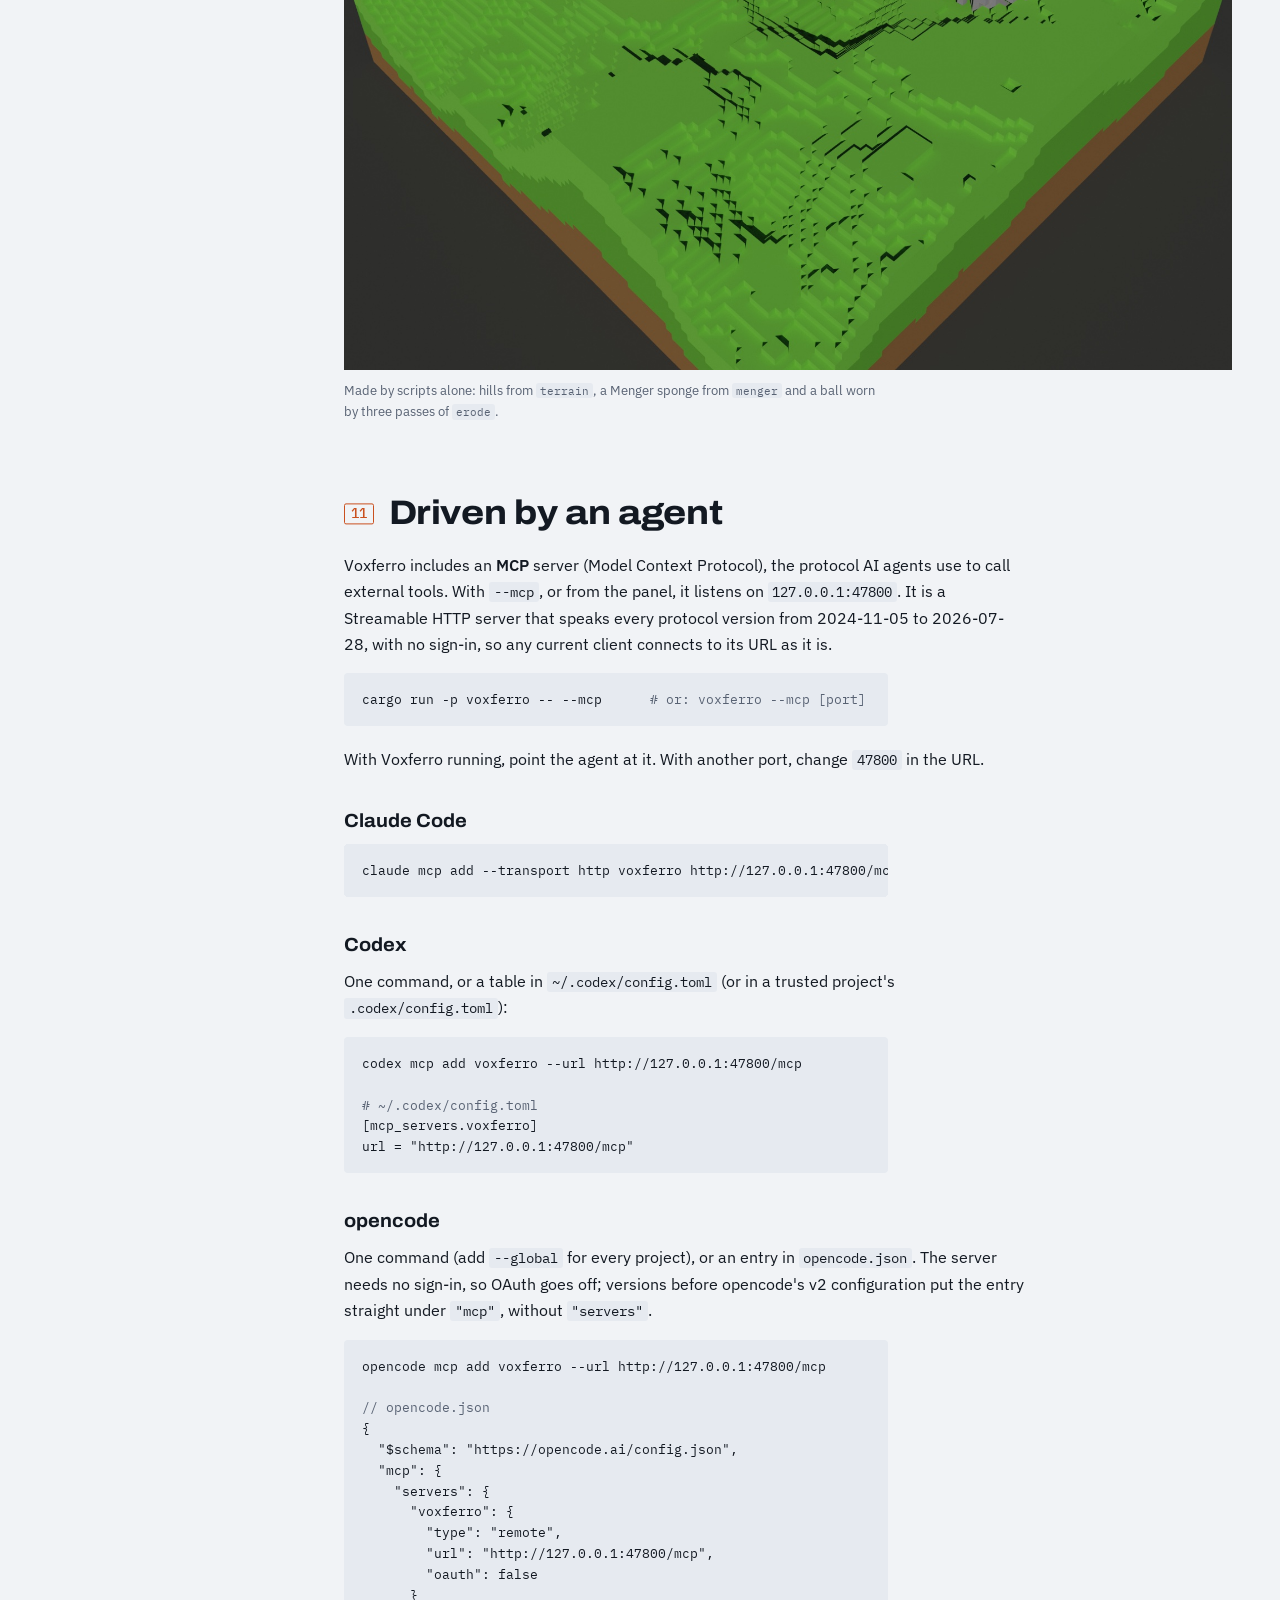
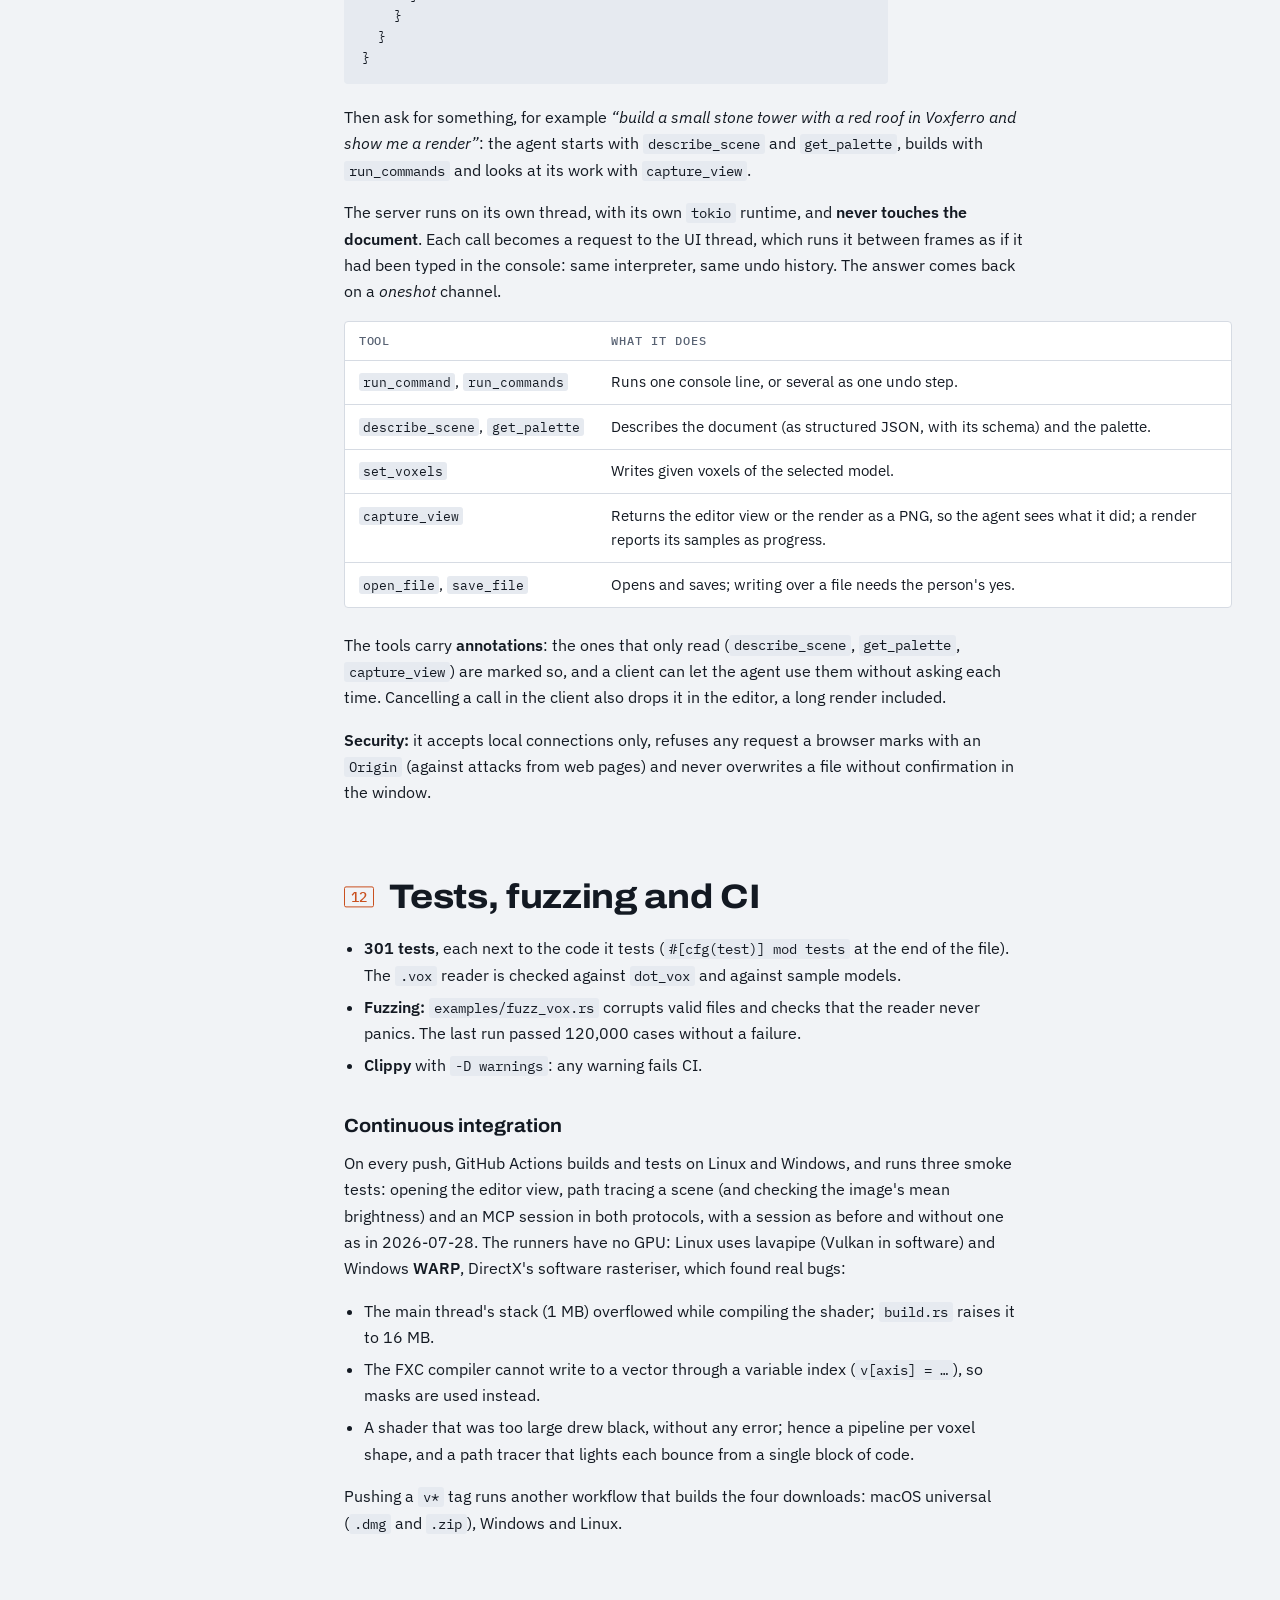
==== commit 3260ef62: "One build of the path tracer per voxel shape The shaped build held all five shapes, chosen at run ti" ====
--- a/docs/index.html
+++ b/docs/index.html
@@ -272,7 +272,7 @@
       <h3>Post-processing</h3>
       <p>A second compute shader, <code>post.wgsl</code>, reads the accumulator and applies bloom, exposure, vignette, the ACES tone curve and gamma. It is a separate pass because bloom reads neighbouring pixels, which the first pass is still writing.</p>
       <h3>Voxel shapes</h3>
-      <p>Voxels can be rendered as spheres, cylinders, studded bricks, clay or marching cubes. That code sits behind a pipeline constant (<code>override SHAPES</code>): the usual pipeline is compiled without it, and a second pipeline with shapes is created only when needed. The reason is Windows: with everything inlined, the shader was too large and DirectX's software rasteriser drew it black. The marching cubes table is <em>built</em> by joining the crossed edges on each face of the cell.</p>
+      <p>Voxels can be rendered as spheres, cylinders, studded bricks, clay or marching cubes. That code sits behind a pipeline constant (<code>override SHAPE</code>, the shape's number): the usual pipeline is compiled with 0, which leaves no shape code at all, and each shape gets its own pipeline the first time it is used, with only that shape's code in it. The reason is Windows: every call is inlined, and with all five shapes in one kernel DirectX compiled it slowly, ran it several times slower than Vulkan, and its software rasteriser drew it black. The marching cubes table is <em>built</em> by joining the crossed edges on each face of the cell.</p>
       <h3>Lines on the surfaces</h3>
       <p>The render can draw a grid every few voxels and a line along every edge where the surface turns. They are not a second pass: a surface point simply takes the line's colour before it is lit, at every bounce, so lines show in reflections too.</p>
       <figure class="fig wide">
@@ -356,7 +356,7 @@
       <ul>
         <li>The main thread's stack (1 MB) overflowed while compiling the shader; <code>build.rs</code> raises it to 16 MB.</li>
         <li>The FXC compiler cannot write to a vector through a variable index (<code>v[axis] = …</code>), so masks are used instead.</li>
-        <li>A shader that was too large drew black; hence the separate pipeline for shapes.</li>
+        <li>A shader that was too large drew black, without any error; hence a pipeline per voxel shape, and a path tracer that lights each bounce from a single block of code.</li>
       </ul>
       <p>Pushing a <code>v*</code> tag runs another workflow that builds the four downloads: macOS universal (<code>.dmg</code> and <code>.zip</code>), Windows and Linux.</p>
     </section>
